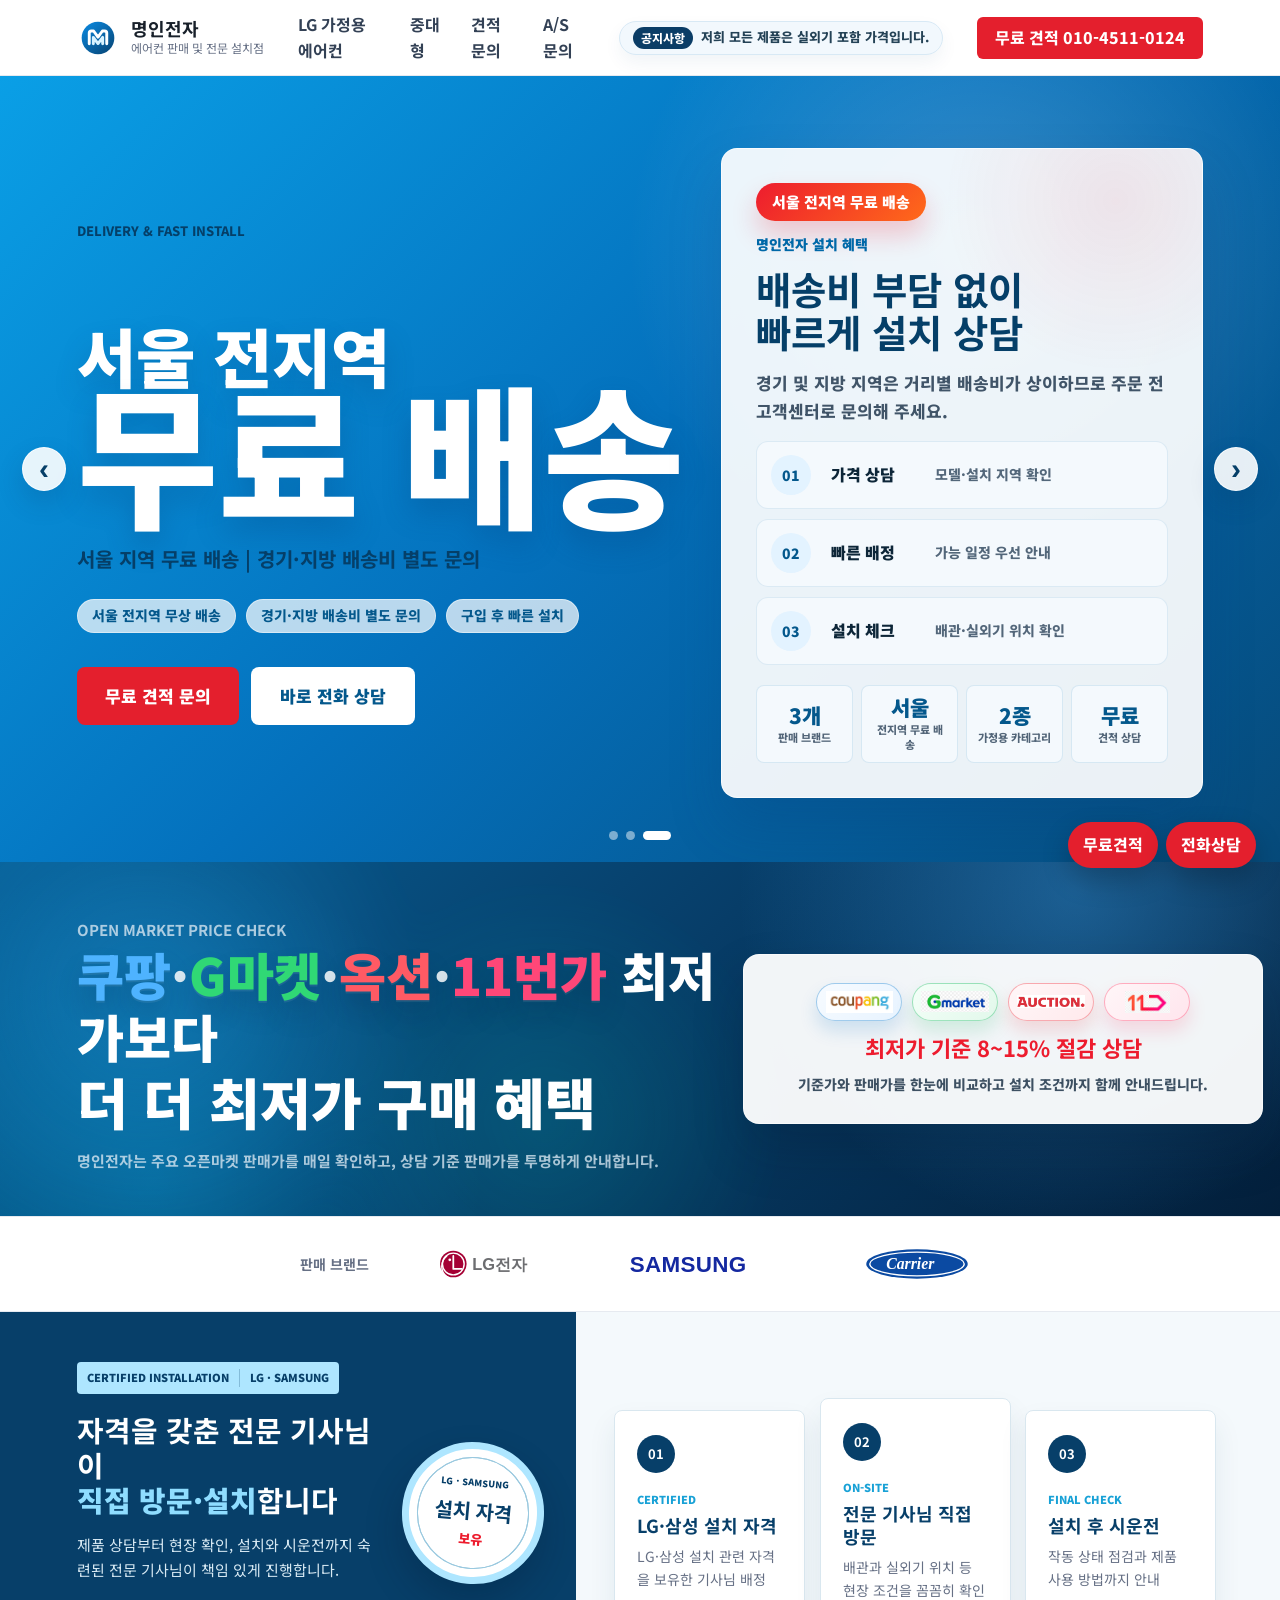
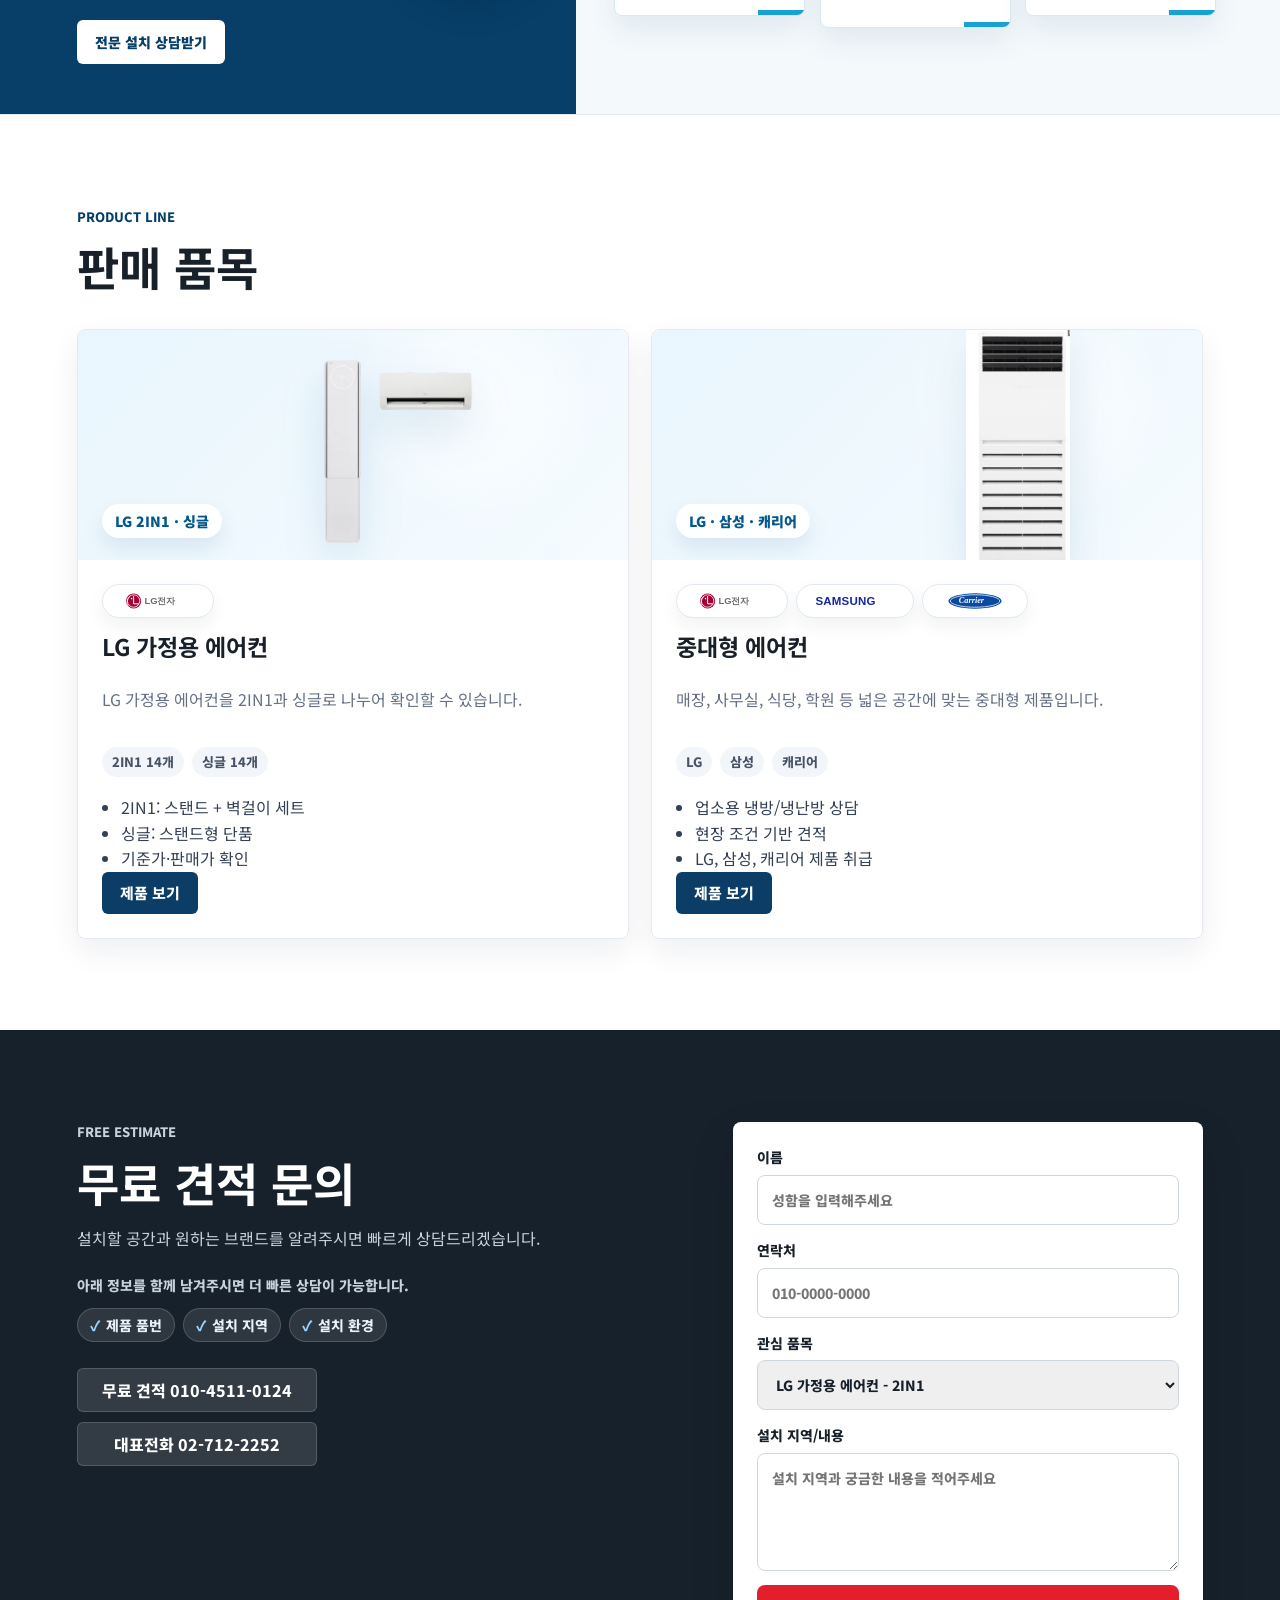
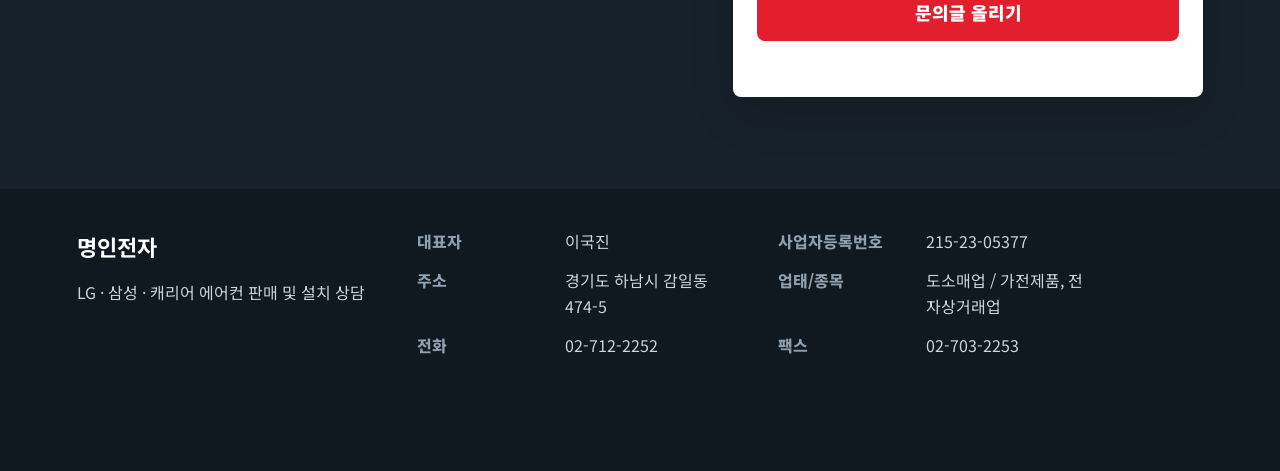
==== index.html @ 975f92f3 "전문 설치기사 호칭을 기사님으로 수정" ====
<!doctype html>
<html lang="ko">
<head>
  <meta charset="utf-8">
  <meta name="viewport" content="width=device-width, initial-scale=1">
  <title>서울 에어컨 판매·설치 | LG 가정용·중대형 명인전자</title>
  <meta name="description" content="명인전자는 서울 지역 LG 가정용 2IN1·싱글 및 LG 휘센 중대형 에어컨 판매와 설치를 상담합니다. 실외기 포함 판매가, 서울 무료 배송, 빠른 설치 견적 문의.">
  <meta name="robots" content="index,follow,max-image-preview:large,max-snippet:-1,max-video-preview:-1">
  <meta name="naver-site-verification" content="4f0f8093653d0a1062d27c2d357bab92f3394747">
  <meta name="google-site-verification" content="v0N917i1EnFN1NjciIv_iREMyfRPqW2VJ0lxbObgZ5I">
  <meta name="author" content="명인전자">
  <meta name="theme-color" content="#0795ee">
  <meta property="og:locale" content="ko_KR">
  <meta property="og:type" content="website">
  <meta property="og:site_name" content="명인전자">
  <meta property="og:title" content="서울 에어컨 판매·설치 | 명인전자">
  <meta property="og:description" content="LG 가정용 에어컨과 LG 휘센 중대형 에어컨의 판매가, 무료 배송 및 설치 견적을 안내합니다.">
  <meta name="twitter:card" content="summary">
  <meta name="twitter:title" content="서울 에어컨 판매·설치 | 명인전자">
  <meta name="twitter:description" content="LG 가정용·중대형 에어컨 판매, 서울 무료 배송 및 빠른 설치 상담.">
  <link rel="icon" href="assets/logo.svg?v=20260703-02" type="image/svg+xml">
  <link rel="preconnect" href="https://fonts.googleapis.com">
  <link rel="preconnect" href="https://fonts.gstatic.com" crossorigin>
  <link href="https://fonts.googleapis.com/css2?family=Noto+Sans+KR:wght@400;500;700;800&display=swap" rel="stylesheet">
  <link rel="stylesheet" href="styles.css?v=20260624-15">
  <script type="application/ld+json">
  {
    "@context": "https://schema.org",
    "@type": ["LocalBusiness", "Store"],
    "name": "명인전자",
    "legalName": "수진유통",
    "description": "LG 가정용 및 LG·삼성·캐리어 중대형 에어컨 판매·설치 전문점",
    "telephone": ["+82-2-712-2252", "+82-10-4511-0124"],
    "faxNumber": "+82-2-703-2253",
    "address": {
      "@type": "PostalAddress",
      "streetAddress": "감일동 474-5",
      "addressLocality": "하남시",
      "addressRegion": "경기도",
      "addressCountry": "KR"
    },
    "areaServed": [
      {"@type": "City", "name": "서울특별시"},
      {"@type": "AdministrativeArea", "name": "경기도"}
    ],
    "priceRange": "₩₩",
    "currenciesAccepted": "KRW",
    "knowsAbout": [
      "LG 2IN1 에어컨",
      "LG 싱글 에어컨",
      "LG 휘센 중대형 에어컨",
      "업소용 냉난방기",
      "에어컨 설치"
    ],
    "hasOfferCatalog": {
      "@type": "OfferCatalog",
      "name": "에어컨 판매 및 설치",
      "itemListElement": [
        {"@type": "OfferCatalog", "name": "LG 가정용 2IN1 에어컨"},
        {"@type": "OfferCatalog", "name": "LG 가정용 싱글 에어컨"},
        {"@type": "OfferCatalog", "name": "중대형 에어컨"}
      ]
    }
  }
  </script>
</head>
<body>
  <header class="site-header">
    <a class="brand" href="index.html" aria-label="명인전자 홈">
      <img class="brand-logo" src="assets/logo.svg?v=20260703-02" alt="" width="42" height="42">
      <span>
        <strong>명인전자</strong>
        <small>에어컨 판매 및 전문 설치점</small>
      </span>
    </a>

    <nav class="main-nav" aria-label="주요 메뉴">
      <a href="lg-home.html">LG 가정용 에어컨</a>
      <a href="commercial.html">중대형</a>
      <a href="#quote">견적문의</a>
      <a href="as.html">A/S 문의</a>
    </nav>

    <p class="header-notice">
      <span>공지사항</span>
      저희 모든 제품은 실외기 포함 가격입니다.
    </p>

    <div class="header-actions">
      <a class="header-call" href="tel:010-4511-0124">무료 견적 010-4511-0124</a>
    </div>
  </header>

  <main id="top">
    <section class="hero hero-carousel" data-hero-carousel aria-label="메인 이벤트 슬라이드">
      <div class="hero-track">
        <article class="hero-slide is-active">
          <div class="hero-copy reveal reveal-left">
            <p class="eyebrow">LG · 삼성 · 캐리어 에어컨 판매 상담</p>
            <h1><span>에어컨</span><br>쿨세일</h1>
            <p class="hero-text">가정용 LG 2IN1·싱글부터 LG·삼성·캐리어 중대형까지, 기준가와 판매가를 확인하고 빠르게 견적 상담하세요.</p>
            <div class="hero-points" aria-label="주요 상담 포인트">
              <span>온라인 견적 문의</span>
              <span>기준가·판매가 공개</span>
              <span>설치 조건 상담</span>
            </div>
            <div class="hero-actions">
              <a class="primary-button" href="tel:010-4511-0124">무료 전화 상담</a>
              <a class="secondary-button" href="#products">판매 품목 보기</a>
            </div>
          </div>
          <div class="hero-sale-visual reveal reveal-up" aria-label="인기 최저가 상품">
            <div class="hero-center-photo" aria-hidden="true">
              <img src="assets/hero-lg-view-livingroom.png" alt="">
            </div>
            <div class="hero-grade-offer">
              <img class="hero-grade-badge" src="assets/energy-grade-1.png" alt="에너지소비효율 1등급">
              <strong>에너지 1등급 · 온라인 최저가</strong>
            </div>
            <div class="sale-copy">
              <strong>MYEONGIN ELECTRONICS</strong>
              <span>무료 견적 문의 010-4511-0124</span>
            </div>
            <div class="hero-popular inquiry-ticker" aria-label="실시간 문의 현황" data-popular-ticker>
              <p>실시간 문의 현황</p>
              <div class="hero-popular-window">
                <div class="hero-popular-track" data-inquiry-ticker-list></div>
              </div>
            </div>
          </div>
        </article>

        <article class="hero-slide hero-slide-commercial">
          <div class="hero-copy">
            <p class="eyebrow">Commercial Air Care</p>
            <h2 class="hero-title"><span>중대형</span><br>맞춤설치</h2>
            <p class="hero-text">매장, 사무실, 식당, 학원 등 넓은 공간에 맞춰 LG 휘센 중대형 에어컨을 현장 조건 기준으로 안내합니다.</p>
            <div class="hero-points" aria-label="중대형 상담 포인트">
              <span>현장 조건 확인</span>
              <span>용량 맞춤 상담</span>
              <span>업소용 냉난방</span>
            </div>
            <div class="hero-actions">
              <a class="primary-button" href="#quote">중대형 견적 문의</a>
              <a class="secondary-button" href="commercial.html">중대형 품목 보기</a>
            </div>
          </div>
          <div class="hero-feature-card commercial-showcase-card">
            <div class="commercial-visual-panel" aria-hidden="true">
              <img class="commercial-interior-photo" src="assets/commercial-lg-interior-floor.png" alt="">
              <span>현장 맞춤 설계</span>
            </div>
            <strong>공간에 맞는 용량부터<br>설치 조건까지</strong>
            <p>공간 면적과 사용 환경에 맞춰 용량, 설치 조건, 예산을 함께 비교합니다.</p>
            <div class="showcase-stats" aria-label="중대형 상담 요약">
              <span><b>LG</b>휘센 중심</span>
              <span><b>현장</b>조건 확인</span>
              <span><b>업소</b>냉난방 상담</span>
            </div>
          </div>
        </article>

        <article class="hero-slide hero-slide-service">
          <div class="hero-copy">
            <p class="eyebrow">Delivery & Fast Install</p>
            <h2 class="hero-title"><span>서울 전지역</span><br>무료 배송</h2>
            <p class="hero-text">서울 지역 무료 배송 | 경기·지방 배송비 별도 문의</p>
            <div class="hero-points" aria-label="배송 설치 혜택">
              <span>서울 전지역 무상 배송</span>
              <span>경기·지방 배송비 별도 문의</span>
              <span>구입 후 빠른 설치</span>
            </div>
            <div class="hero-actions">
              <a class="primary-button" href="#quote">무료 견적 문의</a>
              <a class="secondary-button" href="tel:010-4511-0124">바로 전화 상담</a>
            </div>
          </div>
          <div class="hero-feature-card delivery-feature-card service-benefit-card">
            <div class="benefit-ribbon">서울 전지역 무료 배송</div>
            <p class="feature-kicker">명인전자 설치 혜택</p>
            <strong>배송비 부담 없이<br>빠르게 설치 상담</strong>
            <p class="delivery-note">경기 및 지방 지역은 거리별 배송비가 상이하므로 주문 전 고객센터로 문의해 주세요.</p>
            <div class="delivery-steps" aria-label="배송 설치 진행 순서">
              <article><span>01</span><b>가격 상담</b><em>모델·설치 지역 확인</em></article>
              <article><span>02</span><b>빠른 배정</b><em>가능 일정 우선 안내</em></article>
              <article><span>03</span><b>설치 체크</b><em>배관·실외기 위치 확인</em></article>
            </div>
            <div class="service-facts" aria-label="명인전자 판매 설치 안내">
              <div><strong>3개</strong><span>판매 브랜드</span></div>
              <div><strong>서울</strong><span>전지역 무료 배송</span></div>
              <div><strong>2종</strong><span>가정용 카테고리</span></div>
              <div><strong>무료</strong><span>견적 상담</span></div>
            </div>
          </div>
        </article>
      </div>

      <button class="hero-nav hero-prev" type="button" aria-label="이전 슬라이드">‹</button>
      <button class="hero-nav hero-next" type="button" aria-label="다음 슬라이드">›</button>
      <div class="hero-dots" aria-label="메인 슬라이드 페이지">
        <button class="active" type="button" aria-label="1번 슬라이드"></button>
        <button type="button" aria-label="2번 슬라이드"></button>
        <button type="button" aria-label="3번 슬라이드"></button>
      </div>
    </section>

    <section class="market-banner" aria-label="오픈마켓 최저가 비교 안내">
      <div class="market-banner-copy">
        <p class="eyebrow">Open Market Price Check</p>
        <h2>
          <span class="market-name coupang-text">쿠팡</span><i>·</i><span class="market-name gmarket-text">G마켓</span><i>·</i><span class="market-name auction-text">옥션</span><i>·</i><span class="market-name eleven-text">11번가</span>
          <span>최저가보다</span><b>더 더 최저가 구매 혜택</b>
        </h2>
        <p>명인전자는 주요 오픈마켓 판매가를 매일 확인하고, 상담 기준 판매가를 투명하게 안내합니다.</p>
      </div>
      <div class="market-banner-panel">
        <div class="market-row">
          <span class="market-logo-badge market-coupang"><img src="assets/market-coupang.png" alt="쿠팡"></span>
          <span class="market-logo-badge market-gmarket"><img src="assets/market-gmarket.png" alt="G마켓"></span>
          <span class="market-logo-badge market-auction"><img src="assets/market-auction.png" alt="옥션"></span>
          <span class="market-logo-badge market-eleven"><img src="assets/market-11st.png" alt="11번가"></span>
        </div>
        <strong>최저가 기준 8~15% 절감 상담</strong>
        <p>기준가와 판매가를 한눈에 비교하고 설치 조건까지 함께 안내드립니다.</p>
      </div>
    </section>

    <section class="brand-strip" aria-label="판매 브랜드">
      <span>판매 브랜드</span>
      <img src="assets/lg-logo.svg" alt="LG전자">
      <img src="assets/samsung-logo.svg" alt="삼성">
      <img src="assets/carrier-logo.svg" alt="캐리어">
    </section>

    <section class="installer-banner" aria-labelledby="installer-title">
      <div class="installer-banner-copy reveal reveal-left">
        <div class="installer-kicker">
          <span>Certified Installation</span>
          <strong>LG · SAMSUNG</strong>
        </div>
        <h2 id="installer-title">자격을 갖춘 전문 기사님이<br><b>직접 방문·설치</b>합니다</h2>
        <p>제품 상담부터 현장 확인, 설치와 시운전까지 숙련된 전문 기사님이 책임 있게 진행합니다.</p>
        <a href="#quote">전문 설치 상담받기</a>
        <div class="installer-seal" aria-label="LG·삼성 설치 자격 보유">
          <span>LG · SAMSUNG</span>
          <strong>설치 자격</strong>
          <em>보유</em>
        </div>
      </div>
      <div class="installer-banner-points" aria-label="전문 설치 서비스">
        <div class="reveal reveal-up" style="--reveal-delay: .06s">
          <b>01</b>
          <p>Certified</p>
          <strong>LG·삼성 설치 자격</strong>
          <span>LG·삼성 설치 관련 자격을 보유한 기사님 배정</span>
        </div>
        <div class="reveal reveal-up" style="--reveal-delay: .12s">
          <b>02</b>
          <p>On-site</p>
          <strong>전문 기사님 직접 방문</strong>
          <span>배관과 실외기 위치 등 현장 조건을 꼼꼼히 확인</span>
        </div>
        <div class="reveal reveal-up" style="--reveal-delay: .18s">
          <b>03</b>
          <p>Final Check</p>
          <strong>설치 후 시운전</strong>
          <span>작동 상태 점검과 제품 사용 방법까지 안내</span>
        </div>
      </div>
    </section>

    <section id="products" class="products">
      <div class="section-heading">
        <p class="eyebrow">Product Line</p>
        <h2>판매 품목</h2>
      </div>

      <div class="product-grid compact-products">
        <article id="two-in-one" class="product-card reveal reveal-up">
          <div class="product-art two-in-one-art">
            <div class="review-relay home-review" aria-label="가정용 에어컨 고객 후기">
              <article class="review-chip">
                <strong>★★★★★</strong>
                <p>가격 공개라 비교가 쉬웠어요.</p>
                <span>송파구 2IN1 설치</span>
              </article>
              <article class="review-chip">
                <strong>★★★★★</strong>
                <p>상담부터 설치까지 빨랐습니다.</p>
                <span>강동구 싱글 설치</span>
              </article>
              <article class="review-chip">
                <strong>★★★★★</strong>
                <p>설치 조건을 꼼꼼히 봐줬어요.</p>
                <span>하남시 가정용 상담</span>
              </article>
              <article class="review-chip">
                <strong>★★★★☆</strong>
                <p>상담할 때 가격을 바로 알려줘서 좋았어요.</p>
                <span>성남시 싱글 설치</span>
              </article>
              <article class="review-chip">
                <strong>★★★★½</strong>
                <p>설치 일정 조율이 편했습니다.</p>
                <span>송파구 아파트 설치</span>
              </article>
              <article class="review-chip">
                <strong>★★★★★</strong>
                <p>제품 비교 설명이 이해하기 쉬웠어요.</p>
                <span>강남구 2IN1 상담</span>
              </article>
              <article class="review-chip">
                <strong>★★★★☆</strong>
                <p>문의 답변이 빠르고 깔끔했어요.</p>
                <span>광진구 가정용 견적</span>
              </article>
              <article class="review-chip">
                <strong>★★★★½</strong>
                <p>추가 비용 안내가 투명해서 믿음이 갔어요.</p>
                <span>하남시 2IN1 설치</span>
              </article>
              <article class="review-chip">
                <strong>★★★★★</strong>
                <p>설치 후 마감까지 꼼꼼했습니다.</p>
                <span>위례 신축 설치</span>
              </article>
              <article class="review-chip">
                <strong>★★★★☆</strong>
                <p>원하는 날짜에 맞춰 진행됐어요.</p>
                <span>분당구 싱글 설치</span>
              </article>
            </div>
            <img class="product-art-set" src="assets/lg-home-set-cutout.png" alt="LG 2IN1 에어컨 제품 이미지">
            <span class="product-art-label">LG 2IN1 · 싱글</span>
          </div>
          <div class="product-body">
            <div class="brand-row" aria-label="취급 브랜드">
              <img class="partner-logo lg-brand-logo" src="assets/lg-logo.svg" alt="LG전자">
            </div>
            <h3>LG 가정용 에어컨</h3>
            <p>LG 가정용 에어컨을 2IN1과 싱글로 나누어 확인할 수 있습니다.</p>
            <div class="product-meta">
              <span>2IN1 14개</span>
              <span>싱글 14개</span>
            </div>
            <ul>
              <li>2IN1: 스탠드 + 벽걸이 세트</li>
              <li>싱글: 스탠드형 단품</li>
              <li>기준가·판매가 확인</li>
            </ul>
            <a class="product-link" href="lg-home.html">제품 보기</a>
          </div>
        </article>

        <article id="commercial" class="product-card reveal reveal-up" style="--reveal-delay: .08s">
          <div class="product-art commercial-art">
            <div class="review-relay commercial-review" aria-label="중대형 에어컨 고객 후기">
              <article class="review-chip">
                <strong>★★★★★</strong>
                <p>매장 냉방 견적이 빠르게 나왔어요.</p>
                <span>잠실동 매장 설치</span>
              </article>
              <article class="review-chip">
                <strong>★★★★★</strong>
                <p>현장 조건에 맞춰 추천받았습니다.</p>
                <span>송파구 사무실 상담</span>
              </article>
              <article class="review-chip">
                <strong>★★★★★</strong>
                <p>LG·삼성·캐리어 비교가 편했어요.</p>
                <span>위례 상가 견적</span>
              </article>
              <article class="review-chip">
                <strong>★★★★☆</strong>
                <p>상가 규모에 맞춰 용량을 잘 잡아줬어요.</p>
                <span>문정동 상가 견적</span>
              </article>
              <article class="review-chip">
                <strong>★★★★½</strong>
                <p>현장 방문 후 설명이 자세했습니다.</p>
                <span>가락동 사무실 상담</span>
              </article>
              <article class="review-chip">
                <strong>★★★★★</strong>
                <p>천장형과 스탠드형 비교가 쉬웠어요.</p>
                <span>방이동 매장 상담</span>
              </article>
              <article class="review-chip">
                <strong>★★★★☆</strong>
                <p>견적서가 빠르게 정리돼서 좋았습니다.</p>
                <span>석촌동 학원 견적</span>
              </article>
              <article class="review-chip">
                <strong>★★★★½</strong>
                <p>브랜드별 장단점을 잘 설명해줬어요.</p>
                <span>잠실 사무실 설치</span>
              </article>
              <article class="review-chip">
                <strong>★★★★★</strong>
                <p>설치 동선까지 미리 체크해줬습니다.</p>
                <span>강동구 식당 설치</span>
              </article>
              <article class="review-chip">
                <strong>★★★★☆</strong>
                <p>가격 비교가 편해서 결정이 빨랐어요.</p>
                <span>하남시 매장 견적</span>
              </article>
            </div>
            <img class="product-art-floor" src="assets/commercial-lg-whisen-floor.png" alt="LG 휘센 중대형 스탠드 에어컨 제품 이미지">
            <span class="product-art-label">LG · 삼성 · 캐리어</span>
          </div>
          <div class="product-body">
            <div class="brand-row" aria-label="취급 브랜드">
              <img class="partner-logo lg-brand-logo" src="assets/lg-logo.svg" alt="LG전자">
              <img class="partner-logo samsung-brand-logo" src="assets/samsung-logo.svg" alt="삼성">
              <img class="partner-logo carrier-brand-logo" src="assets/carrier-logo.svg" alt="캐리어">
            </div>
            <h3>중대형 에어컨</h3>
            <p>매장, 사무실, 식당, 학원 등 넓은 공간에 맞는 중대형 제품입니다.</p>
            <div class="product-meta">
              <span>LG</span>
              <span>삼성</span>
              <span>캐리어</span>
            </div>
            <ul>
              <li>업소용 냉방/냉난방 상담</li>
              <li>현장 조건 기반 견적</li>
              <li>LG, 삼성, 캐리어 제품 취급</li>
            </ul>
            <a class="product-link" href="commercial.html">제품 보기</a>
          </div>
        </article>
      </div>
    </section>

    <section id="quote" class="quote-section">
      <div class="quote-copy">
        <p class="eyebrow">Free Estimate</p>
        <h2>무료 견적 문의</h2>
        <p>설치할 공간과 원하는 브랜드를 알려주시면 빠르게 상담드리겠습니다.</p>
        <p class="quote-helper">아래 정보를 함께 남겨주시면 더 빠른 상담이 가능합니다.</p>
        <div class="quote-highlights">
          <span>제품 품번</span>
          <span>설치 지역</span>
          <span>설치 환경</span>
        </div>
        <div class="contact-list">
          <a href="tel:010-4511-0124">무료 견적 010-4511-0124</a>
          <a href="tel:02-712-2252">대표전화 02-712-2252</a>
        </div>
      </div>

      <form class="quote-form" data-inquiry-kind="estimate" action="https://formsubmit.co/anckd1ehd@naver.com" method="POST">
        <input type="hidden" name="_subject" value="[명인전자] 무료 견적 문의">
        <input type="hidden" name="_template" value="table">
        <input type="hidden" name="_captcha" value="false">
        <input type="hidden" name="_next" value="https://showmethemm77-cloud.github.io/myeongin-electronics/?sent=1#quote">
        <label>
          이름
          <input type="text" name="name" placeholder="성함을 입력해주세요">
        </label>
        <label>
          연락처
          <input type="tel" name="phone" placeholder="010-0000-0000">
        </label>
        <label>
          관심 품목
          <select name="product">
            <option>LG 가정용 에어컨 - 2IN1</option>
            <option>LG 가정용 에어컨 - 싱글</option>
            <option>중대형 - LG/삼성/캐리어</option>
          </select>
        </label>
        <label>
          설치 지역/내용
          <textarea name="message" rows="4" placeholder="설치 지역과 궁금한 내용을 적어주세요"></textarea>
        </label>
        <button type="submit">문의글 올리기</button>
        <p class="form-status" data-form-status role="status" aria-live="polite"></p>
      </form>
    </section>
  </main>

  <footer class="site-footer">
    <div>
      <strong>명인전자</strong>
      <p>LG · 삼성 · 캐리어 에어컨 판매 및 설치 상담</p>
    </div>
    <dl>
      <div><dt>대표자</dt><dd>이국진</dd></div>
      <div><dt>사업자등록번호</dt><dd>215-23-05377</dd></div>
      <div><dt>주소</dt><dd>경기도 하남시 감일동 474-5</dd></div>
      <div><dt>업태/종목</dt><dd>도소매업 / 가전제품, 전자상거래업</dd></div>
      <div><dt>전화</dt><dd>02-712-2252</dd></div>
      <div><dt>팩스</dt><dd>02-703-2253</dd></div>
    </dl>
  </footer>

  <div class="quick-bar" aria-label="빠른 문의">
    <a href="tel:010-4511-0124">무료견적</a>
    <a href="tel:02-712-2252">전화상담</a>
  </div>

  <script src="script.js?v=20260701-02"></script>
</body>
</html>
---- styles.css ----
:root {
  --ink: #18202a;
  --muted: #667085;
  --line: #e6eaf0;
  --brand: #0a77c8;
  --brand-dark: #0b3d66;
  --accent: #e41f2d;
  --soft: #f4f8fb;
  --white: #fff;
  --shadow: 0 18px 50px rgba(18, 31, 49, .14);
}

* {
  box-sizing: border-box;
}

html {
  scroll-behavior: smooth;
}

body {
  margin: 0;
  font-family: "Noto Sans KR", Arial, sans-serif;
  color: var(--ink);
  background: var(--white);
  line-height: 1.6;
}

a {
  color: inherit;
  text-decoration: none;
}

.site-header {
  position: sticky;
  top: 0;
  z-index: 20;
  display: flex;
  align-items: center;
  justify-content: space-between;
  gap: 34px;
  min-height: 76px;
  padding: 0 6vw;
  background: rgba(255, 255, 255, .94);
  border-bottom: 1px solid var(--line);
  backdrop-filter: blur(12px);
}

.brand {
  display: flex;
  align-items: center;
  gap: 12px;
  min-width: max-content;
}

.brand-logo {
  display: block;
  width: 42px;
  height: 42px;
  flex: 0 0 auto;
}

.brand strong,
.brand small {
  display: block;
}

.brand strong {
  font-size: 18px;
  line-height: 1.2;
  white-space: nowrap;
}

.brand small {
  margin-top: -2px;
  color: var(--muted);
  font-size: 12px;
}

.header-notice {
  display: inline-flex;
  max-width: 360px;
  min-height: 34px;
  align-items: center;
  gap: 8px;
  margin: 0;
  padding: 0 13px;
  color: #244256;
  font-size: 13px;
  font-weight: 800;
  background: #f2f8fd;
  border: 1px solid #d8e9f5;
  border-radius: 999px;
  box-shadow: 0 8px 18px rgba(13, 71, 115, .06);
  white-space: nowrap;
}

.header-notice span {
  display: inline-flex;
  min-height: 22px;
  align-items: center;
  padding: 0 8px;
  color: #fff;
  font-size: 12px;
  background: var(--brand-dark);
  border-radius: 999px;
}

.main-nav {
  display: flex;
  justify-content: center;
  gap: 30px;
  color: #334155;
  font-size: 16px;
  font-weight: 700;
  letter-spacing: 0;
}

.main-nav a:hover {
  color: var(--brand);
}

.main-nav .active-link {
  color: var(--brand-dark);
}

.header-call {
  display: inline-flex;
  align-items: center;
  justify-content: center;
  min-height: 42px;
  padding: 0 18px;
  color: var(--white);
  font-weight: 800;
  background: var(--accent);
  border-radius: 6px;
}

.header-actions {
  display: flex;
  align-items: center;
  gap: 8px;
  min-width: max-content;
}

.auth-button {
  min-height: 38px;
  padding: 0 12px;
  color: #334155;
  font: inherit;
  font-size: 14px;
  font-weight: 800;
  background: #fff;
  border: 1px solid #d7e2ec;
  border-radius: 6px;
  cursor: pointer;
}

.auth-button:hover {
  color: var(--brand-dark);
  border-color: #adc7dc;
}

.primary-auth {
  color: var(--white);
  background: var(--brand-dark);
  border-color: var(--brand-dark);
}

.primary-auth:hover {
  color: var(--white);
}

.auth-modal[hidden] {
  display: none;
}

.auth-modal {
  position: fixed;
  inset: 0;
  z-index: 80;
  display: grid;
  place-items: center;
  padding: 20px;
  background: rgba(11, 24, 38, .54);
}

.auth-dialog {
  position: relative;
  width: min(420px, 100%);
  padding: 24px;
  background: #fff;
  border-radius: 10px;
  box-shadow: 0 24px 70px rgba(0, 0, 0, .28);
}

.auth-close {
  position: absolute;
  top: 12px;
  right: 12px;
  width: 34px;
  height: 34px;
  color: #475467;
  font-size: 22px;
  line-height: 1;
  background: #f2f6fa;
  border: 0;
  border-radius: 50%;
  cursor: pointer;
}

.auth-tabs {
  display: grid;
  grid-template-columns: repeat(3, 1fr);
  gap: 8px;
  margin-bottom: 18px;
  padding-right: 42px;
}

.auth-tabs button {
  min-height: 40px;
  color: #475467;
  font: inherit;
  font-size: 13px;
  font-weight: 900;
  background: #f2f6fa;
  border: 1px solid #dce6ef;
  border-radius: 6px;
  cursor: pointer;
}

.auth-tabs button.active {
  color: #fff;
  background: var(--brand-dark);
  border-color: var(--brand-dark);
}

.auth-form {
  display: none;
  gap: 12px;
}

.auth-form.active {
  display: grid;
}

.auth-form h2 {
  margin: 0 0 4px;
  font-size: 26px;
}

.social-signup {
  display: grid;
  gap: 8px;
}

.social-signup button {
  min-height: 46px;
  font: inherit;
  font-size: 15px;
  font-weight: 900;
  border: 1px solid transparent;
  border-radius: 8px;
  cursor: pointer;
}

.social-signup .kakao {
  color: #191600;
  background: #fee500;
}

.social-signup .google {
  color: #1f2a37;
  background: #fff;
  border-color: #d7e2ec;
}

.social-signup .naver {
  color: #fff;
  background: #03c75a;
}

.auth-divider {
  display: flex;
  align-items: center;
  gap: 10px;
  margin: 2px 0;
  color: #667085;
  font-size: 12px;
  font-weight: 800;
}

.auth-divider::before,
.auth-divider::after {
  content: "";
  flex: 1;
  height: 1px;
  background: #e3e9f0;
}

.auth-form label {
  display: grid;
  gap: 6px;
  color: #1f2a37;
  font-size: 14px;
  font-weight: 900;
}

.auth-form input {
  min-height: 48px;
  padding: 12px 13px;
  font: inherit;
  border: 1px solid #ced7e0;
  border-radius: 8px;
  outline: none;
}

.auth-form input:focus {
  border-color: var(--brand);
  box-shadow: 0 0 0 4px rgba(10, 119, 200, .12);
}

.auth-form button[type="submit"] {
  min-height: 50px;
  margin-top: 4px;
  color: #fff;
  font: inherit;
  font-weight: 900;
  background: var(--accent);
  border: 0;
  border-radius: 8px;
  cursor: pointer;
}

.auth-status {
  min-height: 20px;
  margin: 0;
  color: #0f6b3d;
  font-size: 13px;
  font-weight: 800;
}

.hero {
  position: relative;
  min-height: 560px;
  padding: 0;
  overflow: hidden;
  color: #fff;
  background: #0795ee;
  touch-action: pan-y;
}

.hero::before,
.hero::after {
  content: "";
  position: absolute;
  top: 0;
  bottom: 0;
  z-index: 0;
  width: min(24vw, 330px);
  opacity: .72;
  background: repeating-linear-gradient(96deg, #fff 0 9px, transparent 9px 26px);
  transform: skewX(-8deg);
  pointer-events: none;
}

.hero::before {
  left: -230px;
  clip-path: polygon(0 0, 100% 0, 62% 100%, 0 100%);
}

.hero::after {
  right: -74px;
  clip-path: polygon(38% 0, 100% 0, 100% 100%, 0 100%);
}

.hero-track {
  position: relative;
  z-index: 2;
  display: flex;
  height: 100%;
  min-height: 560px;
  transition: transform .62s ease-in-out;
  will-change: transform;
}

.hero-slide {
  display: grid;
  min-width: 100%;
  grid-template-columns: minmax(0, .95fr) minmax(360px, .75fr);
  gap: 34px;
  align-items: center;
  padding: 72px 6vw 64px;
}

.hero-slide-commercial {
  background:
    radial-gradient(circle at 74% 18%, rgba(255, 255, 255, .22), transparent 28%),
    linear-gradient(135deg, #0795ee 0%, #087bd0 52%, #045a96 100%);
}

.hero-slide-service {
  background:
    radial-gradient(circle at 76% 22%, rgba(255, 255, 255, .2), transparent 30%),
    linear-gradient(135deg, #0a9fe6 0%, #0471bd 48%, #064a7a 100%);
}

.hero-slide-commercial .eyebrow {
  color: rgba(255, 255, 255, .78);
}

.hero-slide-commercial .hero-text {
  color: rgba(255, 255, 255, .9);
  font-weight: 800;
  text-shadow: 0 10px 24px rgba(0, 48, 88, .18);
}

.hero-slide-commercial .hero-points {
  gap: 18px;
}

.hero-slide-commercial .hero-points span {
  position: relative;
  min-height: auto;
  padding: 0 0 0 18px;
  color: rgba(255, 255, 255, .9);
  font-size: 15px;
  background: transparent;
  border: 0;
  border-radius: 0;
}

.hero-slide-commercial .hero-points span::before {
  position: absolute;
  left: 0;
  top: 50%;
  width: 7px;
  height: 7px;
  background: #fff;
  border-radius: 50%;
  box-shadow: 0 0 0 4px rgba(255, 255, 255, .18);
  content: "";
  transform: translateY(-50%);
}

.hero-copy {
  position: relative;
  z-index: 2;
}

.hero-feature-card {
  position: relative;
  z-index: 2;
  display: grid;
  gap: 14px;
  align-self: center;
  padding: 34px;
  color: #12324a;
  background: rgba(255, 255, 255, .9);
  border: 1px solid rgba(255, 255, 255, .7);
  border-radius: 16px;
  box-shadow: 0 28px 54px rgba(0, 62, 120, .2);
}

.hero-feature-card strong {
  color: #053f68;
  font-size: clamp(28px, 3vw, 44px);
  line-height: 1.12;
}

.hero-feature-card p {
  margin: 0;
  color: #405468;
  font-size: 17px;
  font-weight: 800;
  line-height: 1.65;
}

.hero-feature-card span {
  display: inline-flex;
  width: fit-content;
  min-height: 34px;
  align-items: center;
  padding: 0 12px;
  color: #04588c;
  font-size: 14px;
  font-weight: 900;
  background: #eaf6ff;
  border-radius: 999px;
}

.feature-visual {
  position: relative;
  min-height: 166px;
  margin: -8px -8px 2px;
  overflow: hidden;
  background:
    radial-gradient(circle at 46% 35%, rgba(185, 226, 255, .62), transparent 42%),
    linear-gradient(135deg, rgba(245, 251, 255, .96), rgba(229, 244, 255, .74));
  border: 1px solid rgba(0, 104, 168, .1);
  border-radius: 14px;
}

.feature-visual img {
  position: absolute;
  height: auto;
  object-fit: contain;
  filter: drop-shadow(0 22px 28px rgba(20, 60, 95, .18));
}

.commercial-feature-visual .feature-visual-ceiling {
  left: 7%;
  top: 25px;
  width: 42%;
}

.commercial-feature-visual .feature-visual-floor {
  right: 12%;
  bottom: -12px;
  width: 27%;
  max-height: 178px;
}

.delivery-feature-visual img {
  right: 8%;
  bottom: -14px;
  width: 48%;
  max-height: 210px;
}

.delivery-feature-visual .delivery-scene-img {
  inset: 0;
  width: 100%;
  max-height: none;
  height: 100%;
  opacity: .78;
  filter: none;
}

.delivery-feature-visual .delivery-product-img {
  right: 4%;
  bottom: -18px;
  width: 42%;
  max-height: 206px;
}

.delivery-feature-visual::before {
  position: absolute;
  left: 20px;
  top: 22px;
  color: #04588c;
  font-size: 15px;
  font-weight: 900;
  line-height: 1.45;
  white-space: pre;
  content: "서울 전지역\A무료 배송";
}

.delivery-feature-card {
  gap: 16px;
}

.delivery-feature-card .feature-kicker {
  margin: 0;
  color: #0068a8;
  font-size: 14px;
  font-weight: 900;
  line-height: 1;
  text-transform: uppercase;
}

.feature-benefits {
  display: grid;
  gap: 10px;
  margin: 2px 0 0;
  padding: 0;
  list-style: none;
}

.feature-benefits li {
  display: grid;
  grid-template-columns: 88px minmax(0, 1fr);
  gap: 12px;
  align-items: center;
  padding: 12px 14px;
  background: rgba(234, 246, 255, .78);
  border: 1px solid rgba(0, 104, 168, .1);
  border-radius: 12px;
}

.feature-benefits b {
  color: #ed1c2e;
  font-size: 16px;
  font-weight: 900;
  white-space: nowrap;
}

.feature-benefits span {
  display: block;
  width: auto;
  min-height: 0;
  padding: 0;
  color: #334b60;
  font-size: 14px;
  font-weight: 800;
  line-height: 1.45;
  background: transparent;
  border-radius: 0;
}

.commercial-showcase-card {
  gap: 20px;
  overflow: hidden;
  padding: 36px;
}

.commercial-visual-panel {
  position: relative;
  min-height: 204px;
  margin: -8px -8px 0;
  overflow: hidden;
  background: #e5e6e2;
  border: 1px solid rgba(0, 104, 168, .12);
  border-radius: 14px;
}

.commercial-visual-panel::before {
  position: absolute;
  inset: -18px;
  display: block;
  background:
    linear-gradient(rgba(238, 244, 246, .3), rgba(238, 244, 246, .3)),
    url("assets/commercial-lg-interior-floor.png") center / cover no-repeat;
  filter: blur(12px);
  opacity: .72;
  content: "";
  transform: scale(1.06);
}

.commercial-interior-photo {
  position: absolute;
  inset: 0;
  z-index: 1;
  width: 100%;
  height: 100%;
  object-fit: contain;
  object-position: center;
  filter: drop-shadow(0 12px 20px rgba(23, 48, 66, .16));
}

.commercial-product-plate {
  position: absolute;
  display: grid;
  place-items: center;
  background: rgba(255, 255, 255, .76);
  border: 1px solid rgba(178, 214, 238, .82);
  border-radius: 14px;
  box-shadow: 0 18px 30px rgba(0, 70, 120, .12);
}

.commercial-ceiling-plate {
  left: 7%;
  top: 42px;
  width: 49%;
  height: 122px;
}

.commercial-floor-plate {
  right: 8%;
  top: 22px;
  width: 24%;
  height: 150px;
}

.commercial-product-plate img {
  display: block;
  height: auto;
  object-fit: contain;
  filter: drop-shadow(0 16px 18px rgba(0, 55, 95, .14));
}

.commercial-panel-ceiling {
  width: 90%;
  max-height: 104px;
}

.commercial-panel-floor {
  width: 50%;
  max-height: 136px;
}

.commercial-visual-panel > span {
  position: absolute;
  left: 24px;
  bottom: 22px;
  z-index: 2;
  min-height: 34px;
  padding: 0 14px;
  color: #04588c;
  background: rgba(255, 255, 255, .96);
  box-shadow: 0 12px 22px rgba(0, 80, 130, .12);
}

.showcase-stats {
  display: grid;
  grid-template-columns: repeat(3, minmax(0, 1fr));
  gap: 10px;
}

.showcase-stats span {
  display: grid;
  width: auto;
  min-height: 74px;
  justify-items: start;
  align-content: center;
  gap: 3px;
  padding: 12px 14px;
  color: #344054;
  background: #f3f8fc;
  border: 1px solid rgba(0, 104, 168, .1);
  border-radius: 12px;
}

.showcase-stats b {
  color: #04588c;
  font-size: 20px;
  font-weight: 900;
}

.service-benefit-card {
  overflow: hidden;
  background:
    radial-gradient(circle at 82% 8%, rgba(237, 28, 46, .08), transparent 24%),
    rgba(255, 255, 255, .92);
}

.benefit-ribbon {
  display: inline-flex;
  width: fit-content;
  min-height: 38px;
  align-items: center;
  padding: 0 16px;
  color: #fff;
  font-size: 15px;
  font-weight: 900;
  background: linear-gradient(135deg, #ed1c2e, #ff6a1a);
  border-radius: 999px;
  box-shadow: 0 14px 26px rgba(237, 28, 46, .22);
}

.delivery-note {
  margin: -2px 0 0;
  color: #475467;
  font-size: 14px;
  font-weight: 800;
  line-height: 1.55;
  word-break: keep-all;
}

.delivery-steps {
  display: grid;
  gap: 10px;
}

.delivery-steps article {
  display: grid;
  grid-template-columns: 48px minmax(0, 92px) minmax(0, 1fr);
  gap: 12px;
  align-items: center;
  padding: 13px 14px;
  background: #f4f9fd;
  border: 1px solid rgba(0, 104, 168, .1);
  border-radius: 12px;
}

.delivery-steps article span {
  display: grid;
  width: 40px;
  min-height: 40px;
  place-items: center;
  padding: 0;
  color: #04588c;
  font-size: 14px;
  font-weight: 900;
  background: #e3f3ff;
  border-radius: 50%;
}

.delivery-steps b {
  color: #0d2638;
  font-size: 16px;
  font-weight: 900;
  white-space: nowrap;
}

.delivery-steps em {
  color: #53677a;
  font-size: 14px;
  font-style: normal;
  font-weight: 800;
  line-height: 1.4;
}

.service-facts {
  display: grid;
  grid-template-columns: repeat(4, minmax(0, 1fr));
  gap: 8px;
  padding-top: 4px;
}

.service-facts > div {
  display: grid;
  min-width: 0;
  min-height: 72px;
  align-content: center;
  gap: 3px;
  padding: 10px;
  text-align: center;
  background: #f4f9fd;
  border: 1px solid rgba(0, 104, 168, .12);
  border-radius: 8px;
}

.service-facts strong {
  color: #04588c;
  font-size: 21px;
  font-weight: 900;
  line-height: 1.1;
}

.service-facts span {
  display: block;
  width: auto;
  min-height: 0;
  padding: 0;
  color: #526578;
  font-size: 11px;
  font-weight: 800;
  line-height: 1.35;
  background: transparent;
  border-radius: 0;
}

.hero-nav {
  position: absolute;
  top: 50%;
  z-index: 5;
  display: grid;
  width: 44px;
  height: 44px;
  place-items: center;
  color: #053f68;
  font-size: 30px;
  font-weight: 900;
  background: rgba(255, 255, 255, .9);
  border: 1px solid rgba(255, 255, 255, .76);
  border-radius: 999px;
  box-shadow: 0 12px 26px rgba(0, 50, 95, .18);
  cursor: pointer;
  transform: translateY(-50%);
  transition: transform .2s ease, background .2s ease;
}

.hero-nav:hover {
  background: #fff;
  transform: translateY(-50%) scale(1.05);
}

.hero-prev {
  left: 22px;
}

.hero-next {
  right: 22px;
}

.hero-dots {
  position: absolute;
  left: 50%;
  bottom: 22px;
  z-index: 5;
  display: flex;
  gap: 8px;
  transform: translateX(-50%);
}

.hero-dots button {
  width: 9px;
  height: 9px;
  padding: 0;
  background: rgba(255, 255, 255, .48);
  border: 0;
  border-radius: 999px;
  cursor: pointer;
  transition: width .24s ease, background .24s ease;
}

.hero-dots button.active {
  width: 28px;
  background: #fff;
}

.reveal {
  opacity: 0;
  transform: translateY(18px);
  transition:
    opacity .48s ease-out var(--reveal-delay, 0s),
    transform .48s ease-out var(--reveal-delay, 0s);
  will-change: opacity, transform;
}

.reveal-left {
  transform: translateX(-28px);
}

.reveal-up {
  transform: translateY(24px);
}

.reveal.is-visible {
  opacity: 1;
  transform: translate(0, 0);
}

.eyebrow {
  margin: 0 0 12px;
  color: #053f68;
  font-size: 13px;
  font-weight: 800;
  letter-spacing: 0;
  text-transform: uppercase;
}

.hero h1,
.hero-title {
  margin: 0;
  color: #fff;
  font-size: clamp(72px, 12vw, 164px);
  font-weight: 900;
  line-height: .82;
  letter-spacing: 0;
  text-shadow: 0 14px 28px rgba(0, 62, 120, .26);
}

.hero h1 span,
.hero-title span {
  display: inline-block;
  font-size: .42em;
  line-height: 1;
}

.hero-text {
  max-width: 670px;
  margin: 28px 0 0;
  color: #053f68;
  font-size: 20px;
  font-weight: 700;
  line-height: 1.65;
}

.hero-points {
  display: grid;
  grid-template-columns: repeat(3, max-content);
  gap: 10px;
  margin-top: 24px;
}

.hero-points span {
  display: inline-flex;
  min-height: 34px;
  align-items: center;
  padding: 0 14px;
  color: #04588c;
  font-size: 14px;
  font-weight: 800;
  background: rgba(255, 255, 255, .72);
  border: 1px solid rgba(220, 235, 246, .9);
  border-radius: 999px;
}

.hero-actions {
  display: grid;
  grid-template-columns: max-content max-content;
  gap: 12px;
  margin-top: 34px;
}

.primary-button,
.secondary-button {
  display: inline-flex;
  align-items: center;
  justify-content: center;
  min-height: 58px;
  padding: 0 28px;
  font-size: 17px;
  font-weight: 900;
  border-radius: 8px;
}

.primary-button {
  color: var(--white);
  background: var(--accent);
}

.secondary-button {
  color: #04588c;
  background: var(--white);
  border: 1px solid rgba(255, 255, 255, .72);
}

.hero-sale-visual {
  position: relative;
  z-index: 2;
  min-height: 420px;
  align-self: stretch;
}

.hero-center-photo {
  position: absolute;
  left: -45%;
  top: 50%;
  z-index: 0;
  width: min(470px, 70%);
  aspect-ratio: 500 / 549;
  overflow: hidden;
  border-radius: 20px;
  box-shadow: 0 26px 44px rgba(0, 56, 104, .18);
  opacity: .96;
  transform: translateY(-48%);
  -webkit-mask-image: linear-gradient(to right, transparent 0, #000 12%, #000 88%, transparent 100%);
  mask-image: linear-gradient(to right, transparent 0, #000 12%, #000 88%, transparent 100%);
}

.hero-center-photo > img:first-child {
  display: block;
  width: 100%;
  height: 100%;
  object-fit: cover;
  object-position: center;
}

.hero-grade-offer {
  position: absolute;
  left: -53%;
  top: 76px;
  bottom: auto;
  z-index: 2;
  display: grid;
  width: 190px;
  gap: 5px;
  padding: 7px;
  background: rgba(255, 255, 255, .96);
  border: 1px solid rgba(255, 255, 255, .82);
  border-radius: 10px;
  box-shadow: 0 12px 24px rgba(0, 50, 90, .18);
}

.hero-grade-badge {
  display: block;
  width: 100%;
  height: auto;
  filter: none;
}

.hero-grade-offer strong {
  display: grid;
  min-height: 29px;
  place-items: center;
  color: #fff;
  padding: 0 8px;
  font-size: 12px;
  font-weight: 900;
  white-space: nowrap;
  background: linear-gradient(135deg, #ed1c2e, #ff5a18);
  border-radius: 6px;
}

.hero-scene {
  position: absolute;
  object-fit: cover;
  filter: drop-shadow(0 26px 38px rgba(0, 60, 120, .18));
}

.hero-scene-install {
  right: 1%;
  bottom: -18px;
  z-index: 0;
  width: min(560px, 96%);
  height: 360px;
  border: 1px solid rgba(255, 255, 255, .52);
  border-radius: 28px;
  opacity: .34;
}

.hero-sale-visual .hero-sale-product {
  position: absolute;
  height: auto;
  object-fit: contain;
  filter: drop-shadow(0 34px 44px rgba(0, 60, 120, .24));
}

.hero-sale-product-main {
  right: 2%;
  bottom: -54px;
  z-index: 1;
  width: min(330px, 52%);
  opacity: .18;
}

.sale-copy {
  position: absolute;
  top: 74px;
  left: 50%;
  z-index: 2;
  display: grid;
  gap: 10px;
  color: #053f68;
  text-align: center;
  transform: translateX(-50%);
}

.sale-copy strong {
  font-size: clamp(28px, 3vw, 44px);
  font-weight: 900;
  line-height: 1;
}

.sale-copy span {
  font-size: 18px;
  font-weight: 900;
}

.hero-popular {
  position: absolute;
  left: 50%;
  top: 206px;
  z-index: 3;
  display: grid;
  width: min(480px, 82%);
  gap: 10px;
  transform: translateX(-50%);
}

.hero-popular > p {
  margin: 0;
  color: #073d63;
  font-size: 14px;
  font-weight: 900;
  text-align: center;
  text-shadow: 0 1px 0 rgba(255, 255, 255, .24);
}

.hero-popular-window {
  position: relative;
  height: 218px;
  overflow: hidden;
  -webkit-mask-image: linear-gradient(to bottom, transparent 0, #000 20px, #000 calc(100% - 20px), transparent 100%);
  mask-image: linear-gradient(to bottom, transparent 0, #000 20px, #000 calc(100% - 20px), transparent 100%);
}

.hero-popular-track {
  display: flex;
  flex-direction: column;
  gap: 10px;
}

.inquiry-ticker .hero-popular-track {
  animation: inquiryTickerScroll 100s linear infinite;
  will-change: transform;
}

.inquiry-ticker .hero-popular-track.is-paused {
  animation-play-state: paused;
}

.inquiry-ticker-group {
  display: grid;
  flex: none;
  gap: 10px;
}

@keyframes inquiryTickerScroll {
  to {
    transform: translateY(calc(-50% - 5px));
  }
}

.popular-card {
  display: grid;
  grid-template-columns: 128px minmax(0, 1fr) max-content;
  gap: 14px;
  align-items: center;
  min-height: 66px;
  padding: 0 18px;
  color: #12324a;
  background: rgba(255, 255, 255, .96);
  border: 1px solid rgba(255, 255, 255, .92);
  border-radius: 12px;
  box-shadow: 0 18px 34px rgba(0, 58, 104, .18);
  opacity: 0;
  transform: translateY(18px);
  animation: popularCardIn .5s ease-out forwards;
  transition: transform .24s ease, box-shadow .24s ease, background .24s ease;
}

.popular-card:nth-child(2) {
  animation-delay: .1s;
}

.popular-card:nth-child(3) {
  animation-delay: .2s;
}

.popular-card:hover {
  background: rgba(255, 255, 255, .98);
  box-shadow: 0 22px 40px rgba(0, 60, 120, .18);
  transform: translateY(-4px);
}

.popular-card span {
  color: #04588c;
  font-size: 13px;
  font-weight: 900;
}

.popular-card strong {
  overflow: hidden;
  color: #0d2638;
  font-size: 16px;
  font-weight: 900;
  text-overflow: ellipsis;
  white-space: nowrap;
}

.popular-card em {
  color: #ed1c2e;
  font-size: 16px;
  font-style: normal;
  font-weight: 900;
  white-space: nowrap;
}

.inquiry-ticker .hero-popular-window {
  height: 228px;
}

.inquiry-live-card {
  grid-template-columns: 78px minmax(0, 1fr) max-content;
  background: rgba(255, 255, 255, .97);
}

.inquiry-live-card span {
  color: #0068a8;
  font-size: 13px;
}

.inquiry-live-card strong {
  font-size: 15px;
  letter-spacing: 0;
}

.inquiry-live-card em {
  padding: 6px 10px;
  color: #ed1c2e;
  font-size: 14px;
  background: rgba(237, 28, 46, .08);
  border-radius: 999px;
}

@keyframes popularCardIn {
  to {
    opacity: 1;
    transform: translateY(0);
  }
}

.hero-slide-state {
  position: absolute;
  right: 4%;
  bottom: 34px;
  display: inline-flex;
  align-items: center;
  gap: 10px;
  min-height: 34px;
  padding: 0 14px;
  color: #fff;
  font-size: 13px;
  font-weight: 900;
  background: rgba(0, 46, 90, .46);
  border-radius: 999px;
}

.hero-slide-state i {
  display: block;
  width: 1px;
  height: 12px;
  background: rgba(255, 255, 255, .48);
}

.market-banner {
  position: relative;
  overflow: hidden;
  display: grid;
  grid-template-columns: minmax(0, 1fr) minmax(360px, .72fr);
  gap: 28px;
  align-items: center;
  padding: 42px 6vw;
  color: #fff;
  background:
    radial-gradient(circle at 84% 8%, rgba(67, 176, 255, .36), transparent 30%),
    radial-gradient(circle at 12% 90%, rgba(0, 202, 255, .24), transparent 28%),
    linear-gradient(135deg, #075f95 0%, #073d68 48%, #031f3b 100%);
}

.market-banner::before {
  content: "";
  position: absolute;
  inset: -40% 34% -55% -12%;
  background:
    radial-gradient(circle at 30% 40%, rgba(39, 174, 255, .3), transparent 34%),
    radial-gradient(circle at 70% 58%, rgba(0, 255, 225, .14), transparent 30%);
  filter: blur(18px);
  opacity: .95;
  pointer-events: none;
}

.market-banner::after {
  display: none;
}

.market-banner-copy {
  position: relative;
  z-index: 1;
  max-width: 860px;
}

.market-banner h2 {
  margin: 0;
  color: #fff;
  font-size: clamp(30px, 4vw, 54px);
  line-height: 1.22;
  letter-spacing: 0;
}

.market-banner h2 span,
.market-banner h2 b {
  font-weight: 900;
}

.market-banner h2 .market-name {
  display: inline;
  text-shadow: 0 2px 0 rgba(255, 255, 255, .08), 0 16px 26px rgba(0, 20, 50, .18);
}

.market-banner h2 i {
  color: rgba(255, 255, 255, .84);
  font-style: normal;
  font-weight: 900;
}

.market-banner h2 .coupang-text {
  color: #4eb3ff;
}

.market-banner h2 .gmarket-text {
  color: #30d875;
}

.market-banner h2 .auction-text {
  color: #ff5a64;
}

.market-banner h2 .eleven-text {
  color: #ff4778;
}

.market-banner h2 b {
  display: block;
  color: #fff;
  font-size: 1.08em;
}

.market-banner p {
  margin: 14px 0 0;
  color: rgba(218, 232, 242, .78);
  font-size: 15px;
  font-weight: 700;
  line-height: 1.65;
}

.market-banner-panel {
  position: relative;
  z-index: 1;
  display: flex;
  min-width: 520px;
  min-height: 164px;
  flex-direction: column;
  align-items: center;
  justify-content: center;
  gap: 14px;
  padding: 28px 42px;
  background: rgba(255, 255, 255, .95);
  border: 1px solid rgba(255, 255, 255, .55);
  border-radius: 16px;
  box-shadow: 0 26px 52px rgba(0, 20, 40, .2);
}

.market-row {
  display: flex;
  flex-wrap: wrap;
  justify-content: center;
  gap: 10px;
}

.market-logo-badge {
  display: inline-flex;
  width: 86px;
  min-height: 38px;
  align-items: center;
  justify-content: center;
  padding: 0 12px;
  background: #fff;
  border: 1px solid #e1e8ef;
  border-radius: 999px;
  box-shadow: 0 8px 18px rgba(15, 45, 75, .08);
  transition: transform .2s ease, box-shadow .2s ease;
}

.market-logo-badge:hover {
  transform: translateY(-2px);
}

.market-logo-badge img {
  display: block;
  max-width: 68px;
  max-height: 22px;
  object-fit: contain;
}

.market-coupang {
  background: linear-gradient(135deg, #f7fbff, #e7f3ff);
  border-color: rgba(0, 114, 198, .34);
  box-shadow: 0 10px 18px rgba(0, 114, 198, .16);
}

.market-gmarket {
  background: linear-gradient(135deg, #f4fff8, #e2f8eb);
  border-color: rgba(0, 176, 80, .34);
  box-shadow: 0 10px 18px rgba(0, 176, 80, .15);
}

.market-auction {
  background: linear-gradient(135deg, #fff7f8, #ffe9ec);
  border-color: rgba(230, 0, 18, .3);
  box-shadow: 0 10px 18px rgba(230, 0, 18, .13);
}

.market-eleven {
  background: linear-gradient(135deg, #fff6f8, #ffe5ed);
  border-color: rgba(255, 42, 90, .34);
  box-shadow: 0 10px 18px rgba(255, 42, 90, .15);
}

.market-banner-panel strong {
  color: #ed1c2e;
  font-size: clamp(22px, 1.65vw, 29px);
  line-height: 1.15;
  letter-spacing: 0;
  text-align: center;
  white-space: nowrap;
}

.market-banner-panel p {
  margin: 0;
  color: #3d5062;
  font-size: 14px;
  font-weight: 800;
  line-height: 1.5;
  text-align: center;
}

.room-card {
  position: absolute;
  inset: 28px 0 0 0;
  overflow: hidden;
  background:
    linear-gradient(180deg, rgba(255,255,255,.6), rgba(255,255,255,.2)),
    linear-gradient(90deg, #e8eef3 0 58%, #d9e4ec 58% 100%);
  border: 1px solid rgba(255, 255, 255, .72);
  border-radius: 8px;
  box-shadow: var(--shadow);
}

.room-card::before {
  content: "";
  position: absolute;
  inset: 58% 0 0;
  background: linear-gradient(135deg, #bf9e79, #e6d0b1);
}

.room-card::after {
  content: "";
  position: absolute;
  top: 36px;
  right: 36px;
  width: 190px;
  height: 250px;
  background: linear-gradient(135deg, rgba(255,255,255,.7), rgba(255,255,255,.14));
  border: 1px solid rgba(255,255,255,.8);
}

.wall-ac,
.stand-ac,
.floor-shadow,
.window-light {
  position: absolute;
}

.wall-ac {
  top: 88px;
  left: 60px;
  width: 250px;
  height: 62px;
  background: linear-gradient(180deg, #fff, #dfe8ee);
  border: 1px solid #cbd5df;
  border-radius: 8px;
  box-shadow: 0 20px 42px rgba(38, 51, 64, .18);
}

.wall-ac::after {
  content: "";
  position: absolute;
  left: 26px;
  right: 26px;
  bottom: 12px;
  height: 5px;
  background: #aebcc9;
  border-radius: 999px;
}

.stand-ac {
  right: 74px;
  bottom: 74px;
  width: 105px;
  height: 285px;
  background: linear-gradient(90deg, #fefefe, #dce6ed);
  border: 1px solid #c6d0da;
  border-radius: 16px 16px 8px 8px;
  box-shadow: 0 28px 50px rgba(38, 51, 64, .22);
}

.stand-ac::before {
  content: "";
  position: absolute;
  top: 26px;
  left: 19px;
  width: 66px;
  height: 42px;
  background: repeating-linear-gradient(180deg, #7e8c98 0 3px, transparent 3px 8px);
  border-radius: 4px;
}

.floor-shadow {
  right: 28px;
  bottom: 48px;
  width: 230px;
  height: 32px;
  background: rgba(27, 38, 50, .16);
  border-radius: 50%;
  filter: blur(3px);
}

.window-light {
  top: 0;
  left: 45%;
  width: 140px;
  height: 100%;
  transform: skewX(-16deg);
  background: rgba(255, 255, 255, .28);
}

.brand-strip {
  display: flex;
  align-items: center;
  justify-content: center;
  gap: clamp(18px, 5vw, 70px);
  padding: 26px 6vw;
  border-block: 1px solid var(--line);
  background: var(--white);
}

.brand-strip span {
  color: var(--muted);
  font-size: 14px;
  font-weight: 700;
}

.brand-strip img {
  display: block;
  width: auto;
  max-width: clamp(104px, 13vw, 176px);
  height: 42px;
  object-fit: contain;
  mix-blend-mode: multiply;
}

.installer-banner {
  display: grid;
  grid-template-columns: minmax(440px, .9fr) minmax(600px, 1.1fr);
  align-items: stretch;
  overflow: hidden;
  border-bottom: 1px solid var(--line);
  background: #f4f9fc;
}

.installer-banner-copy {
  position: relative;
  min-height: 330px;
  padding: 50px 15vw 50px 6vw;
  overflow: hidden;
  color: #fff;
  background: #073f69;
}

.installer-kicker {
  display: inline-flex;
  align-items: center;
  gap: 10px;
  margin-bottom: 18px;
  padding: 7px 10px;
  color: #073f69;
  background: #aee6ff;
  border-radius: 4px;
}

.installer-kicker span,
.installer-kicker strong {
  font-size: 11px;
  font-weight: 900;
  text-transform: uppercase;
}

.installer-kicker strong {
  padding-left: 10px;
  border-left: 1px solid rgba(7, 63, 105, .25);
}

.installer-banner-copy h2 {
  position: relative;
  z-index: 1;
  margin: 0;
  font-size: clamp(27px, 2.25vw, 40px);
  line-height: 1.23;
  letter-spacing: 0;
}

.installer-banner-copy h2 b {
  color: #8fddff;
  font-weight: 900;
}

.installer-banner-copy > p {
  position: relative;
  z-index: 1;
  max-width: 650px;
  margin-top: 14px;
  color: #d7e9f3;
  font-size: 15px;
  line-height: 1.7;
}

.installer-banner-copy > a {
  position: relative;
  z-index: 1;
  display: inline-flex;
  align-items: center;
  min-height: 44px;
  margin-top: 22px;
  padding: 0 18px;
  color: #073f69;
  font-size: 14px;
  font-weight: 900;
  background: #fff;
  border-radius: 6px;
  transition: transform .25s ease-out, background .25s ease-out;
}

.installer-banner-copy > a:hover {
  transform: translateY(-3px);
  background: #aee6ff;
}

.installer-seal {
  position: absolute;
  top: 50%;
  right: 2.5vw;
  width: 142px;
  aspect-ratio: 1;
  display: flex;
  flex-direction: column;
  align-items: center;
  justify-content: center;
  color: #073f69;
  text-align: center;
  background: #fff;
  border: 7px solid #aee6ff;
  border-radius: 50%;
  box-shadow: 0 18px 36px rgba(0, 20, 42, .24);
  transform: translateY(-50%) rotate(5deg);
  animation: installerSealIn .65s .2s ease-out both;
}

.installer-seal::before,
.installer-seal::after {
  content: "";
  position: absolute;
  inset: 8px;
  border: 1px solid #9ac9df;
  border-radius: 50%;
}

.installer-seal span,
.installer-seal strong,
.installer-seal em {
  position: relative;
  z-index: 1;
  font-style: normal;
}

.installer-seal span {
  font-size: 9px;
  font-weight: 900;
}

.installer-seal strong {
  margin-top: 4px;
  font-size: 20px;
}

.installer-seal em {
  margin-top: 2px;
  color: #ed1c2e;
  font-size: 13px;
  font-weight: 900;
}

.installer-banner-points {
  display: grid;
  grid-template-columns: repeat(3, minmax(0, 1fr));
  align-items: center;
  gap: 14px;
  padding: 38px 5vw 38px 3vw;
}

.installer-banner-points div {
  position: relative;
  min-height: 188px;
  padding: 24px 22px;
  overflow: hidden;
  background: #fff;
  border: 1px solid #d9e7ef;
  border-radius: 8px;
  box-shadow: 0 14px 28px rgba(16, 60, 86, .08);
  transition: transform .28s ease-out, border-color .28s ease-out, box-shadow .28s ease-out;
}

.installer-banner-points div:hover {
  transform: translateY(-6px);
  border-color: #7dc9ed;
  box-shadow: 0 20px 34px rgba(16, 60, 86, .14);
}

.installer-banner-points div::after {
  content: "";
  position: absolute;
  right: 0;
  bottom: 0;
  width: 46px;
  height: 5px;
  background: #18a1d6;
  transition: width .3s ease-out;
}

.installer-banner-points div:hover::after {
  width: 100%;
}

.installer-banner-points strong,
.installer-banner-points span {
  display: block;
}

.installer-banner-points b {
  display: flex;
  width: 38px;
  height: 38px;
  align-items: center;
  justify-content: center;
  color: #fff;
  font-size: 13px;
  background: #073f69;
  border-radius: 50%;
}

.installer-banner-points p {
  margin: 18px 0 5px;
  color: #18a1d6;
  font-size: 11px;
  font-weight: 900;
  text-transform: uppercase;
}

.installer-banner-points strong {
  color: #073f69;
  font-size: 18px;
  line-height: 1.3;
}

.installer-banner-points span {
  margin-top: 8px;
  color: var(--muted);
  font-size: 14px;
  line-height: 1.65;
}

@keyframes installerSealIn {
  from {
    opacity: 0;
    transform: translate(28px, -50%) rotate(16deg) scale(.82);
  }
  to {
    opacity: 1;
    transform: translate(0, -50%) rotate(5deg) scale(1);
  }
}

.products,
.quote-board,
.quote-section {
  padding: 92px 6vw;
}

.section-heading {
  max-width: 760px;
  margin-bottom: 34px;
}

.section-heading h1,
.section-heading h2,
.quote-copy h2 {
  margin: 0;
  font-size: clamp(30px, 4vw, 46px);
  line-height: 1.2;
  letter-spacing: 0;
}

.product-grid {
  display: grid;
  grid-template-columns: repeat(3, minmax(0, 1fr));
  gap: 22px;
}

.compact-products {
  grid-template-columns: repeat(2, minmax(0, 1fr));
}

.product-card {
  display: grid;
  grid-template-rows: 230px 1fr;
  overflow: hidden;
  background: var(--white);
  border: 1px solid var(--line);
  border-radius: 8px;
  box-shadow: 0 12px 30px rgba(20, 35, 55, .07);
  transition: transform .24s ease, box-shadow .24s ease, border-color .24s ease;
}

.fixed-tabs {
  position: sticky;
  top: 76px;
  z-index: 10;
}

.product-card:hover {
  transform: translateY(-3px);
  border-color: #bfd2e4;
  box-shadow: 0 20px 42px rgba(20, 35, 55, .12);
}

.product-art {
  position: relative;
  min-height: 230px;
  overflow: hidden;
  background:
    radial-gradient(circle at 72% 30%, rgba(255, 255, 255, .72), transparent 30%),
    linear-gradient(135deg, #e9f6fd 0%, #f5fbff 100%);
}

.commercial-art {
  background:
    radial-gradient(circle at 70% 28%, rgba(255, 255, 255, .7), transparent 32%),
    linear-gradient(135deg, #e9f6fd 0%, #f5fbff 100%);
}

.product-art::before,
.product-art::after {
  display: none;
}

.product-art::before {
  left: -92px;
}

.product-art::after {
  right: -92px;
}

.product-art img {
  position: absolute;
  z-index: 1;
  object-fit: contain;
  filter: drop-shadow(0 18px 22px rgba(0, 70, 130, .12));
}

.review-relay {
  position: absolute;
  z-index: 2;
  width: min(300px, 38%);
  min-height: 106px;
  pointer-events: none;
}

.home-review {
  left: 96px;
  top: 46px;
}

.commercial-review {
  left: 72px;
  top: 48px;
}

.review-chip {
  position: absolute;
  inset: 0;
  display: grid;
  align-content: center;
  gap: 6px;
  padding: 16px 18px;
  color: #0f2538;
  background: rgba(255, 255, 255, .76);
  border: 1px solid rgba(184, 213, 230, .78);
  border-radius: 8px;
  box-shadow: 0 18px 34px rgba(15, 50, 80, .1);
  opacity: 0;
  transform: translateY(10px);
  animation: reviewRelay 30s ease-in-out infinite;
}

.review-chip:nth-child(2) {
  animation-delay: 3s;
}

.review-chip:nth-child(3) {
  animation-delay: 6s;
}

.review-chip:nth-child(4) {
  animation-delay: 9s;
}

.review-chip:nth-child(5) {
  animation-delay: 12s;
}

.review-chip:nth-child(6) {
  animation-delay: 15s;
}

.review-chip:nth-child(7) {
  animation-delay: 18s;
}

.review-chip:nth-child(8) {
  animation-delay: 21s;
}

.review-chip:nth-child(9) {
  animation-delay: 24s;
}

.review-chip:nth-child(10) {
  animation-delay: 27s;
}

.review-chip strong {
  color: #efb400;
  font-size: 15px;
  letter-spacing: 1px;
  line-height: 1;
}

.review-chip p {
  margin: 0;
  color: #112433;
  font-size: 15px;
  font-weight: 900;
  line-height: 1.35;
}

.review-chip span {
  color: #5b6b7b;
  font-size: 12px;
  font-weight: 800;
}

@keyframes reviewRelay {
  0%,
  2% {
    opacity: 0;
    transform: translateY(10px);
  }

  4%,
  8% {
    opacity: 1;
    transform: translateY(0);
  }

  10%,
  100% {
    opacity: 0;
    transform: translateY(-8px);
  }
}

.product-art-set {
  right: 96px;
  bottom: 0;
  width: min(270px, 54%);
  height: 218px;
}

.product-art-floor {
  right: 118px;
  bottom: -8px;
  z-index: 2;
  width: min(132px, 25%);
  height: 244px;
}

.product-art-ceiling {
  left: 318px;
  top: 58px;
  width: min(220px, 36%);
  height: 128px;
  padding: 0;
  background: transparent;
  border: 0;
  border-radius: 0;
  box-shadow: none;
}

.product-art-label {
  position: absolute;
  left: 24px;
  bottom: 22px;
  z-index: 2;
  display: inline-flex;
  min-height: 34px;
  align-items: center;
  padding: 0 12px;
  color: #04588c;
  font-size: 14px;
  font-weight: 900;
  background: rgba(255, 255, 255, .9);
  border: 1px solid rgba(255, 255, 255, .72);
  border-radius: 999px;
  box-shadow: 0 10px 22px rgba(0, 70, 130, .1);
}

.product-body {
  display: flex;
  flex-direction: column;
  align-items: flex-start;
  padding: 24px;
}

.brand-row {
  display: flex;
  flex-wrap: wrap;
  align-items: center;
  gap: 8px;
  margin: 0 0 14px;
}

.partner-logo {
  display: block;
  width: auto;
  height: 34px;
  object-fit: contain;
  background: #fff;
  border: 1px solid #e3e9f0;
  border-radius: 999px;
  box-shadow: 0 8px 18px rgba(20, 35, 55, .06);
}

.lg-brand-logo {
  width: 112px;
  padding: 4px 12px;
}

.samsung-brand-logo {
  width: 118px;
  padding: 6px 12px;
}

.carrier-brand-logo {
  width: 106px;
  padding: 5px 12px;
}

.product-body h3,
.inquiry-card-head strong {
  margin: 0 0 10px;
  font-size: 23px;
  line-height: 1.28;
}

.product-body p,
.quote-copy p {
  color: var(--muted);
}

.product-body ul {
  margin: 18px 0 0;
  padding-left: 19px;
  color: #344054;
}

.product-body .product-link {
  margin-top: auto;
}

.product-meta {
  display: flex;
  flex-wrap: wrap;
  gap: 8px;
  margin-top: 18px;
}

.product-meta span {
  display: inline-flex;
  min-height: 30px;
  align-items: center;
  padding: 0 10px;
  color: #475467;
  font-size: 13px;
  font-weight: 800;
  background: #f2f6fa;
  border-radius: 999px;
}

.product-link {
  display: inline-flex;
  width: 96px;
  min-height: 42px;
  align-items: center;
  justify-content: center;
  margin-top: auto;
  padding: 0 16px;
  color: var(--white);
  font-size: 15px;
  font-weight: 800;
  background: var(--brand-dark);
  border-radius: 6px;
  transition: transform .18s ease, background .18s ease, box-shadow .18s ease;
}

.product-link:hover {
  transform: translateY(-1px);
  background: #083d6b;
  box-shadow: 0 10px 18px rgba(10, 75, 122, .16);
}

.page-hero {
  padding: 76px 6vw 46px;
  background:
    linear-gradient(115deg, rgba(244, 248, 251, .96), rgba(255, 255, 255, .82)),
    radial-gradient(circle at 86% 10%, rgba(10, 119, 200, .14), transparent 34%);
  border-bottom: 1px solid var(--line);
}

.page-hero h1 {
  max-width: 900px;
  margin: 0;
  font-size: clamp(38px, 5vw, 64px);
  line-height: 1.12;
}

.page-hero p:not(.eyebrow) {
  max-width: 760px;
  margin: 18px 0 0;
  color: var(--muted);
  font-size: 18px;
}

.page-actions {
  display: flex;
  flex-wrap: wrap;
  gap: 12px;
  margin-top: 28px;
}

.catalog-page {
  padding: 56px 6vw 100px;
}

@media (min-width: 1200px) {
  .catalog-page {
    padding-right: calc(6vw + 92px);
  }
}

.catalog-block {
  margin-top: 44px;
  padding-top: 36px;
  border-top: 1px solid var(--line);
}

.catalog-heading {
  display: flex;
  align-items: end;
  justify-content: space-between;
  gap: 24px;
  margin-bottom: 22px;
}

.catalog-heading h3 {
  margin: 0;
  font-size: clamp(26px, 3vw, 34px);
  line-height: 1.22;
}

.catalog-heading p:last-child {
  max-width: 420px;
  margin: 0;
  color: var(--muted);
  text-align: right;
}

.catalog-tabs {
  display: flex;
  flex-wrap: wrap;
  gap: 10px;
  margin-bottom: 26px;
  padding: 8px;
  background: #f5f8fb;
  border: 1px solid var(--line);
  border-radius: 8px;
}

.catalog-tab {
  min-height: 44px;
  padding: 0 18px;
  color: #344054;
  font: inherit;
  font-weight: 800;
  background: transparent;
  border: 0;
  border-radius: 6px;
  cursor: pointer;
}

.catalog-tab.active {
  color: var(--white);
  background: var(--brand-dark);
  box-shadow: 0 10px 22px rgba(11, 61, 102, .18);
}

.catalog-tab.disabled {
  color: #98a2b3;
  cursor: not-allowed;
}

.catalog-panel {
  display: none;
}

.catalog-panel.active {
  display: block;
}

.catalog-panel-head {
  display: flex;
  align-items: end;
  justify-content: space-between;
  gap: 22px;
  margin-bottom: 18px;
}

.catalog-panel-head h4 {
  margin: 0;
  font-size: 24px;
  line-height: 1.25;
}

.catalog-panel-head h2 {
  margin: 0;
  font-size: clamp(30px, 4vw, 44px);
  line-height: 1.2;
}

.catalog-panel-head p {
  margin: 0;
  color: var(--muted);
}

.catalog-grid {
  display: grid;
  grid-template-columns: repeat(4, minmax(0, 1fr));
  gap: 22px;
}

.catalog-card {
  display: grid;
  grid-template-rows: 250px 1fr;
  overflow: hidden;
  background: var(--white);
  border: 1px solid #dbe3ec;
  border-radius: 12px;
  box-shadow: 0 16px 34px rgba(20, 35, 55, .08);
  transition: transform .22s ease, box-shadow .22s ease, border-color .22s ease;
}

.catalog-card:hover {
  transform: translateY(-4px);
  border-color: #b9cee2;
  box-shadow: 0 22px 46px rgba(20, 35, 55, .14);
}

.catalog-media {
  position: relative;
  display: grid;
  place-items: center;
  background:
    radial-gradient(circle at 72% 20%, rgba(10, 119, 200, .12), transparent 32%),
    linear-gradient(180deg, #f8fbfd, #eef5fa);
}

.catalog-media img {
  width: 100%;
  height: 100%;
  object-fit: contain;
  padding: 48px 36px 28px;
  mix-blend-mode: multiply;
  transition: transform .28s ease, filter .28s ease;
}

.catalog-card:hover .catalog-media img {
  transform: translateY(-4px) scale(1.025);
  filter: drop-shadow(0 12px 18px rgba(20, 35, 55, .12));
}

.catalog-photo-tags {
  position: absolute;
  top: 14px;
  right: 14px;
  z-index: 1;
  display: flex;
  gap: 8px;
}

.catalog-photo-tags span {
  display: inline-flex;
  min-height: 32px;
  align-items: center;
  justify-content: center;
  padding: 0 12px;
  color: var(--brand-dark);
  font-size: 15px;
  font-weight: 900;
  background: rgba(255, 255, 255, .88);
  border: 1px solid rgba(174, 205, 231, .9);
  border-radius: 999px;
  box-shadow: 0 8px 20px rgba(15, 45, 75, .08);
  backdrop-filter: blur(6px);
  animation: tag-pop .48s ease both;
}

.catalog-photo-tags span:nth-child(2) {
  animation-delay: .08s;
}

.catalog-info {
  display: grid;
  grid-template-rows: auto auto auto auto;
  gap: 16px;
  padding: 24px;
}

.catalog-topline {
  display: flex;
  align-items: center;
  justify-content: space-between;
  gap: 10px;
}

.catalog-model,
.catalog-kind {
  display: inline-flex;
  align-items: center;
  min-height: 26px;
  padding: 0 9px;
  border-radius: 999px;
}

.catalog-model {
  color: var(--brand);
  font-size: 14px;
  font-weight: 900;
  letter-spacing: .2px;
  background: #edf6ff;
}

.catalog-kind {
  color: #475467;
  font-size: 12px;
  font-weight: 800;
  background: #f2f4f7;
}

.catalog-title {
  min-height: 54px;
  margin: 0;
  font-size: 18px;
  line-height: 1.35;
}

.price-box {
  display: grid;
  gap: 10px;
  padding: 18px;
  background: linear-gradient(180deg, #fff7f8, #fff);
  border: 1px solid #ffd6da;
  border-radius: 12px;
  transition: border-color .22s ease, box-shadow .22s ease, transform .22s ease;
}

.catalog-card:hover .price-box {
  transform: translateY(-2px);
  border-color: #ffb7c0;
  box-shadow: 0 14px 26px rgba(230, 0, 35, .08);
}

.market-note {
  display: inline-flex;
  width: fit-content;
  min-height: 32px;
  align-items: center;
  margin: 0;
  padding: 0 12px;
  color: #fff;
  font-size: 14px;
  font-weight: 900;
  background: linear-gradient(110deg, #e60023 0%, #ff6b00 42%, #e60023 78%);
  background-size: 220% 100%;
  border: 1px solid rgba(255, 255, 255, .35);
  border-radius: 999px;
  box-shadow: 0 10px 22px rgba(230, 0, 35, .18);
  animation: badge-flow 3.8s ease-in-out infinite;
}

.price-box div {
  display: flex;
  align-items: center;
  justify-content: space-between;
  gap: 12px;
}

.factory-row span,
.sale-row span {
  color: var(--muted);
  font-size: 12px;
  font-weight: 700;
}

.price-box strong {
  color: var(--ink);
  font-size: 13px;
}

.factory-row strong {
  color: #b4bdc9;
  font-weight: 600;
  text-decoration: line-through;
}

.price-box-pending .factory-row strong {
  text-decoration: none;
}

.sale-row strong {
  color: var(--accent);
  font-size: clamp(26px, 2vw, 34px);
  font-weight: 900;
  line-height: 1.1;
}

.saving-text {
  margin: 4px 0 0;
  color: #344054;
  font-size: 12.5px;
  font-weight: 800;
  line-height: 1.65;
  word-break: keep-all;
  letter-spacing: -.01em;
}

.saving-text .market-line,
.saving-text .saving-line {
  display: block;
  white-space: nowrap;
}

.saving-text .saving-line {
  color: #be123c;
  font-weight: 900;
}

.saving-text .market {
  font-weight: 900;
}

.saving-text .dot {
  margin: 0 1px;
  color: #667085;
}

.saving-text .coupang {
  color: #0066cc;
}

.saving-text .gmarket {
  color: #008f42;
}

.saving-text .eleven {
  color: #ff2a1a;
}

.saving-text .auction {
  color: #444;
}

.catalog-actions {
  display: flex;
  gap: 8px;
  align-self: end;
  margin-top: 4px;
}

.catalog-actions a {
  display: inline-flex;
  flex: 1;
  min-height: 38px;
  align-items: center;
  justify-content: center;
  padding: 0 10px;
  font-size: 13px;
  font-weight: 800;
  border-radius: 6px;
  transition: transform .16s ease, filter .16s ease, box-shadow .16s ease;
}

.catalog-actions a:hover {
  transform: translateY(-1px);
  filter: brightness(.98);
  box-shadow: 0 8px 16px rgba(20, 35, 55, .1);
}

.catalog-actions a:first-child {
  color: var(--brand-dark);
  background: #edf6ff;
}

.catalog-actions a:last-child {
  color: var(--white);
  background: var(--accent);
  animation: quote-pulse 3.2s ease-in-out infinite;
}

.commercial-page-hero {
  background:
    linear-gradient(90deg, rgba(247, 252, 255, .98), rgba(232, 246, 255, .9)),
    url("assets/commercial-lg-interior-floor.png") right center / auto 100% no-repeat;
}

.commercial-page-notice {
  display: flex;
  flex-wrap: wrap;
  gap: 8px 18px;
  align-items: center;
  max-width: 780px;
  margin-top: 22px;
  padding: 15px 18px;
  color: #344054;
  font-size: 14px;
  background: rgba(255, 255, 255, .88);
  border: 1px solid #d9e7f2;
  border-radius: 8px;
}

.commercial-page-notice strong {
  color: #e41f2d;
  font-size: 15px;
}

.commercial-catalog {
  padding: 44px 6vw 100px;
  background: #f7f9fc;
}

.commercial-brand-nav {
  position: sticky;
  top: 76px;
  z-index: 12;
  display: flex;
  gap: 10px;
  margin: 0 0 42px;
  padding: 12px;
  background: rgba(255, 255, 255, .94);
  border: 1px solid var(--line);
  border-radius: 8px;
  box-shadow: 0 12px 28px rgba(20, 35, 55, .08);
  backdrop-filter: blur(12px);
}

.commercial-brand-nav a {
  display: inline-flex;
  min-height: 46px;
  align-items: center;
  gap: 10px;
  padding: 0 18px;
  color: #223548;
  font-size: 14px;
  font-weight: 900;
  background: #f4f8fb;
  border: 1px solid #e0e8ef;
  border-radius: 6px;
}

.commercial-brand-nav img {
  width: 78px;
  height: 24px;
  object-fit: contain;
}

.commercial-brand-section {
  scroll-margin-top: 150px;
}

.commercial-brand-section + .commercial-brand-section {
  margin-top: 90px;
  padding-top: 72px;
  border-top: 1px solid #dce4ec;
}

.commercial-section-head {
  display: flex;
  align-items: end;
  justify-content: space-between;
  gap: 24px;
  margin-bottom: 26px;
}

.commercial-section-head h2 {
  margin: 0;
  font-size: clamp(28px, 3vw, 42px);
  line-height: 1.2;
}

.commercial-section-head > p {
  margin: 0 0 4px;
  color: var(--muted);
  font-weight: 700;
}

.commercial-product-grid {
  display: grid;
  grid-template-columns: repeat(4, minmax(0, 1fr));
  gap: 18px;
}

.commercial-product-card {
  display: grid;
  grid-template-rows: 260px 1fr;
  overflow: hidden;
  background: #fff;
  border: 1px solid #e0e7ef;
  border-radius: 8px;
  box-shadow: 0 12px 28px rgba(20, 35, 55, .07);
  transition: transform .24s ease, box-shadow .24s ease, border-color .24s ease;
}

.commercial-product-card:hover {
  transform: translateY(-4px);
  border-color: #b8d1e5;
  box-shadow: 0 22px 40px rgba(20, 50, 80, .13);
}

.commercial-card-media {
  position: relative;
  display: grid;
  place-items: center;
  overflow: hidden;
  padding: 26px;
  background: linear-gradient(145deg, #f9fcfe, #edf5fa);
}

.commercial-card-media span {
  position: absolute;
  left: 14px;
  top: 14px;
  z-index: 2;
  display: inline-flex;
  min-height: 32px;
  align-items: center;
  padding: 0 11px;
  color: #04588c;
  font-size: 13px;
  font-weight: 900;
  background: rgba(255, 255, 255, .94);
  border: 1px solid #d5e5f1;
  border-radius: 999px;
  box-shadow: 0 8px 18px rgba(0, 70, 120, .08);
}

.commercial-card-media img {
  display: block;
  max-width: 78%;
  max-height: 218px;
  object-fit: contain;
  mix-blend-mode: multiply;
  filter: drop-shadow(0 16px 18px rgba(20, 45, 65, .13));
  transition: transform .28s ease;
}

.commercial-product-card:hover .commercial-card-media img {
  transform: scale(1.035);
}

.commercial-large-unit .commercial-card-media img {
  max-width: 72%;
}

.commercial-card-body {
  display: flex;
  min-width: 0;
  flex-direction: column;
  padding: 20px;
}

.commercial-card-body small {
  color: #667085;
  font-size: 13px;
  font-weight: 800;
}

.commercial-card-body h3 {
  margin: 6px 0 18px;
  overflow-wrap: anywhere;
  color: #152536;
  font-size: 17px;
  font-weight: 900;
  line-height: 1.35;
}

.commercial-price {
  margin: auto 0 4px;
  color: #ed1c2e;
  font-size: clamp(22px, 1.8vw, 27px);
  font-weight: 900;
  line-height: 1.2;
}

.commercial-included {
  margin: 0 0 16px;
  color: #667085;
  font-size: 12px;
  font-weight: 800;
}

.commercial-card-body > a {
  display: inline-flex;
  min-height: 44px;
  align-items: center;
  justify-content: center;
  color: #fff;
  font-size: 14px;
  font-weight: 900;
  background: var(--brand-dark);
  border-radius: 6px;
}

.commercial-ceiling-guide {
  display: flex;
  flex-wrap: wrap;
  gap: 8px;
  margin: -8px 0 24px;
}

.commercial-ceiling-guide span,
.commercial-ceiling-guide strong {
  display: inline-flex;
  min-height: 34px;
  align-items: center;
  padding: 0 12px;
  font-size: 13px;
  font-weight: 900;
  border-radius: 999px;
}

.commercial-ceiling-guide span {
  color: #04588c;
  background: #eaf5fd;
  border: 1px solid #d0e6f5;
}

.commercial-ceiling-guide strong {
  color: #be123c;
  background: #fff1f3;
  border: 1px solid #fecdd3;
}

.ceiling-product-card .commercial-card-media img {
  max-width: 88%;
  max-height: 190px;
}

.ceiling-product-card .commercial-card-body h3 {
  letter-spacing: 0;
}

.commercial-price.price-request {
  color: #04588c;
  font-size: 22px;
}

@keyframes tag-pop {
  from {
    opacity: 0;
    transform: translateY(-6px) scale(.94);
  }

  to {
    opacity: 1;
    transform: translateY(0) scale(1);
  }
}

@keyframes badge-flow {
  0%,
  100% {
    background-position: 0% 50%;
    transform: scale(1);
  }

  50% {
    background-position: 100% 50%;
    transform: scale(1.018);
  }
}

@keyframes quote-pulse {
  0%,
  100% {
    box-shadow: 0 0 0 rgba(230, 0, 35, 0);
  }

  50% {
    box-shadow: 0 10px 22px rgba(230, 0, 35, .16);
  }
}

.quote-board {
  background: var(--soft);
}

.quote-board-head {
  display: flex;
  align-items: center;
  justify-content: space-between;
  gap: 16px;
  margin-bottom: 18px;
}

.quote-board-head span {
  color: #344054;
  font-size: 15px;
  font-weight: 900;
}

.quote-board-head a {
  display: inline-flex;
  min-height: 40px;
  align-items: center;
  justify-content: center;
  padding: 0 14px;
  color: var(--white);
  font-size: 14px;
  font-weight: 900;
  background: var(--brand-dark);
  border-radius: 6px;
}

.inquiry-list {
  display: grid;
  grid-template-columns: repeat(3, minmax(0, 1fr));
  gap: 18px;
}

.inquiry-card,
.empty-inquiry {
  padding: 24px;
  background: var(--white);
  border: 1px solid var(--line);
  border-radius: 8px;
  box-shadow: 0 10px 24px rgba(20, 35, 55, .06);
}

.empty-inquiry {
  grid-column: 1 / -1;
  margin: 0;
  color: var(--muted);
  font-weight: 800;
  text-align: center;
}

.inquiry-card {
  display: grid;
  gap: 14px;
}

.inquiry-card-head {
  display: grid;
  gap: 6px;
}

.inquiry-card-head strong {
  color: var(--ink);
  font-size: 17px;
  line-height: 1.35;
}

.inquiry-card-head span {
  color: var(--muted);
  font-size: 13px;
  font-weight: 800;
}

.inquiry-card p {
  min-height: 56px;
  margin: 0;
  color: #344054;
  line-height: 1.55;
  word-break: keep-all;
}

.inquiry-meta {
  display: flex;
  flex-wrap: wrap;
  gap: 8px;
}

.inquiry-meta span {
  display: inline-flex;
  min-height: 30px;
  align-items: center;
  padding: 0 10px;
  color: #475467;
  font-size: 13px;
  font-weight: 800;
  background: #f2f6fa;
  border-radius: 999px;
}

.quote-section {
  display: grid;
  grid-template-columns: minmax(0, .9fr) minmax(320px, .7fr);
  gap: 52px;
  align-items: start;
  background: #17212b;
  color: var(--white);
}

.quote-copy p {
  color: #c7d2dd;
}

.quote-helper {
  margin: 22px 0 0;
  color: #e8f1f8;
  font-size: 14px;
  font-weight: 800;
}

.quote-highlights {
  display: flex;
  flex-wrap: wrap;
  gap: 8px;
  margin-top: 12px;
}

.quote-highlights span {
  display: inline-flex;
  min-height: 34px;
  align-items: center;
  gap: 6px;
  padding: 0 12px;
  color: #e8f1f8;
  font-size: 14px;
  font-weight: 800;
  background: rgba(255, 255, 255, .1);
  border: 1px solid rgba(255, 255, 255, .16);
  border-radius: 999px;
}

.quote-highlights span::before {
  content: "✓";
  color: #9bd5ff;
  font-weight: 900;
}

.contact-list {
  display: grid;
  width: 240px;
  gap: 10px;
  margin-top: 26px;
}

.contact-list a {
  display: inline-flex;
  width: 100%;
  min-height: 44px;
  align-items: center;
  justify-content: center;
  padding: 0 14px;
  color: var(--white);
  font-weight: 800;
  background: rgba(255, 255, 255, .12);
  border: 1px solid rgba(255, 255, 255, .16);
  border-radius: 6px;
}

.quote-form {
  display: grid;
  gap: 14px;
  padding: 24px;
  color: var(--ink);
  background: var(--white);
  border-radius: 8px;
  box-shadow: 0 18px 46px rgba(0, 0, 0, .12);
}

.quote-form label {
  display: grid;
  gap: 6px;
  font-size: 14px;
  font-weight: 800;
}

.quote-form input,
.quote-form select,
.quote-form textarea {
  width: 100%;
  min-height: 50px;
  padding: 13px 14px;
  font: inherit;
  color: var(--ink);
  border: 1px solid #ced7e0;
  border-radius: 8px;
  outline: none;
  transition: border-color .2s ease, box-shadow .2s ease, background .2s ease;
}

.quote-form input:focus,
.quote-form select:focus,
.quote-form textarea:focus {
  background: #fff;
  border-color: #e60023;
  box-shadow: 0 0 0 4px rgba(230, 0, 35, .1);
}

.quote-form textarea {
  min-height: 118px;
  resize: vertical;
}

.quote-form button {
  min-height: 56px;
  color: var(--white);
  font: inherit;
  font-size: 18px;
  font-weight: 900;
  background: var(--accent);
  border: 0;
  border-radius: 8px;
  cursor: pointer;
  transition: transform .18s ease, filter .18s ease, box-shadow .18s ease;
}

.quote-form button:hover {
  transform: translateY(-1px);
  filter: brightness(.98);
  box-shadow: 0 12px 24px rgba(230, 0, 35, .22);
}

.form-status {
  min-height: 20px;
  margin: -2px 0 0;
  color: #0f6b3d;
  font-size: 13px;
  font-weight: 800;
}

.form-honeypot {
  position: absolute !important;
  width: 1px !important;
  height: 1px !important;
  padding: 0 !important;
  margin: -1px !important;
  overflow: hidden !important;
  clip: rect(0, 0, 0, 0) !important;
  white-space: nowrap !important;
  border: 0 !important;
}

.privacy-consent {
  display: flex !important;
  flex-direction: row !important;
  align-items: center;
  gap: 9px;
  color: #475569;
  font-size: 13px;
  line-height: 1.4;
}

.privacy-consent input {
  width: 17px;
  height: 17px;
  margin: 0;
  accent-color: var(--accent);
}

.quote-form button:disabled {
  cursor: wait;
  opacity: .65;
}

.site-footer {
  display: grid;
  grid-template-columns: minmax(220px, .45fr) minmax(0, 1fr);
  gap: 40px;
  padding: 40px calc(6vw + 120px) 112px 6vw;
  color: #c9d3dc;
  background: #101820;
}

.site-footer strong {
  color: var(--white);
  font-size: 22px;
}

.site-footer dl {
  display: grid;
  grid-template-columns: repeat(2, minmax(0, 1fr));
  gap: 14px 56px;
  margin: 0;
}

.site-footer dl div {
  display: grid;
  grid-template-columns: 132px minmax(0, 1fr);
  gap: 16px;
  align-items: start;
}

.site-footer dt {
  color: #8ea0af;
  font-weight: 800;
}

.site-footer dd {
  margin: 0;
}

.quick-bar {
  position: fixed;
  right: 24px;
  bottom: 32px;
  z-index: 30;
  display: flex;
  gap: 8px;
}

.quick-bar a {
  display: inline-flex;
  min-height: 46px;
  align-items: center;
  padding: 0 15px;
  color: var(--white);
  font-weight: 800;
  background: var(--accent);
  border-radius: 999px;
  box-shadow: 0 12px 28px rgba(0, 0, 0, .22);
}

@media (max-width: 980px) {
  .site-header {
    flex-wrap: wrap;
    gap: 14px;
    padding-block: 14px;
  }

  .hero-center-photo,
  .hero-grade-offer {
    display: none;
  }

  .commercial-product-grid {
    grid-template-columns: repeat(2, minmax(0, 1fr));
  }

  .commercial-section-head {
    align-items: start;
    flex-direction: column;
  }

  .commercial-brand-nav {
    top: 0;
    overflow-x: auto;
  }

  .header-notice {
    order: 3;
    max-width: calc(100% - 220px);
    margin-left: auto;
  }

  .main-nav {
    order: 2;
    width: 100%;
    justify-content: flex-start;
    gap: 18px;
    overflow-x: auto;
    white-space: nowrap;
  }

  .hero-points {
    grid-template-columns: repeat(3, minmax(0, max-content));
  }

  .hero,
  .quote-section,
  .site-footer {
    grid-template-columns: 1fr;
  }

  .hero {
    min-height: auto;
  }

  .hero-track {
    min-height: auto;
  }

  .hero-slide {
    grid-template-columns: 1fr;
    min-height: auto;
    padding: 58px 6vw 72px;
  }

  .hero-sale-visual {
    min-height: 360px;
  }

  .hero-sale-visual .hero-sale-product {
    right: 4%;
    bottom: -58px;
    width: min(340px, 68%);
  }

  .hero-scene-install {
    right: 2%;
    bottom: 10px;
    width: min(520px, 96%);
    height: 310px;
  }

  .sale-copy {
    top: 42px;
    left: 50%;
  }

  .hero-popular {
    top: 142px;
    width: min(440px, 86%);
  }

  .popular-card {
    grid-template-columns: 112px minmax(0, 1fr);
    gap: 6px 10px;
    padding: 10px 14px;
  }

  .popular-card em {
    grid-column: 2;
  }

  .inquiry-live-card {
    grid-template-columns: 74px minmax(0, 1fr);
  }

  .inquiry-live-card em {
    justify-self: start;
  }

  .showcase-stats {
    grid-template-columns: 1fr;
  }

  .delivery-steps article {
    grid-template-columns: 42px minmax(0, 1fr);
  }

  .delivery-steps em {
    grid-column: 2;
  }

  .service-facts {
    grid-template-columns: repeat(2, minmax(0, 1fr));
  }

  .installer-banner {
    grid-template-columns: 1fr;
  }

  .product-grid,
  .catalog-grid,
  .inquiry-list {
    grid-template-columns: repeat(2, minmax(0, 1fr));
  }

  .lg-home-card {
    grid-template-columns: 1fr;
  }
}

@media (max-width: 640px) {
  .site-header {
    padding-inline: 18px;
  }

  .header-notice {
    width: 100%;
    max-width: none;
    order: 3;
    justify-content: center;
    white-space: normal;
    text-align: center;
  }

  .commercial-catalog {
    padding: 28px 18px 80px;
  }

  .commercial-product-grid {
    grid-template-columns: 1fr;
  }

  .commercial-product-card {
    grid-template-rows: 230px 1fr;
  }

  .commercial-brand-nav {
    margin-bottom: 30px;
  }

  .commercial-brand-nav a {
    min-width: max-content;
  }

  .brand strong {
    font-size: 16px;
  }

  .header-call {
    width: 100%;
  }

  .header-actions {
    width: 100%;
    flex-wrap: wrap;
  }

  .auth-button {
    flex: 1;
  }

  .hero,
  .products,
  .quote-board,
  .quote-section {
    padding-inline: 18px;
  }

  .hero {
    padding-inline: 0;
  }

  .hero-points,
  .hero-actions {
    grid-template-columns: 1fr;
  }

  .hero-slide {
    grid-template-columns: 1fr;
    padding: 48px 18px 70px;
  }

  .market-banner {
    grid-template-columns: 1fr;
    gap: 18px;
    padding: 30px 18px;
  }

  .market-banner::after {
    display: none;
  }

  .market-banner-panel {
    min-width: 0;
    padding: 18px;
  }

  .hero::before {
    width: 42vw;
    opacity: .45;
  }

  .hero::after {
    width: 46vw;
    opacity: .55;
  }

  .hero-nav {
    width: 36px;
    height: 36px;
    font-size: 24px;
  }

  .hero-prev {
    left: 10px;
  }

  .hero-next {
    right: 10px;
  }

  .hero h1 {
    font-size: clamp(68px, 25vw, 118px);
  }

  .hero-text {
    font-size: 16px;
  }

  .hero-sale-visual {
    min-height: 280px;
  }

  .hero-sale-visual .hero-sale-product {
    right: -4px;
    bottom: -38px;
    width: min(270px, 62%);
  }

  .hero-scene-install {
    right: -18px;
    bottom: 18px;
    width: min(380px, 110%);
    height: 260px;
  }

  .feature-visual {
    min-height: 148px;
  }

  .commercial-visual-panel {
    min-height: 154px;
  }

  .commercial-showcase-card {
    padding: 26px;
  }

  .commercial-ceiling-plate {
    left: 6%;
    top: 46px;
    width: 50%;
    height: 90px;
  }

  .commercial-floor-plate {
    right: 6%;
    top: 20px;
    width: 28%;
    height: 120px;
  }

  .commercial-panel-ceiling {
    max-height: 76px;
  }

  .commercial-panel-floor {
    max-height: 108px;
  }

  .sale-copy {
    top: 28px;
  }

  .hero-popular {
    top: 102px;
    width: min(320px, 92%);
    gap: 8px;
  }

  .popular-card {
    min-height: 54px;
  }

  .sale-copy strong {
    font-size: 24px;
  }

  .sale-copy span {
    font-size: 15px;
  }

  .feature-benefits li {
    grid-template-columns: 1fr;
    gap: 4px;
  }

  .hero-slide-state {
    right: 0;
    bottom: 14px;
  }

  .hero-points span,
  .hero-actions a {
    width: 100%;
    justify-content: center;
  }

  .wall-ac {
    left: 28px;
    width: 210px;
  }

  .stand-ac {
    right: 40px;
    height: 220px;
  }

  .brand-strip {
    flex-wrap: wrap;
    justify-content: flex-start;
    padding-inline: 18px;
  }

  .installer-banner-copy {
    min-height: auto;
    padding: 34px 18px;
  }

  .installer-seal {
    display: none;
  }

  .installer-banner-points {
    grid-template-columns: 1fr;
    padding: 12px 18px 22px;
  }

  .installer-banner-points div {
    min-height: auto;
    padding: 18px 0;
    border-top: 1px solid var(--line);
    border-left: 0;
  }

  .installer-banner-points div:first-child {
    border-top: 0;
  }

  .product-grid,
  .catalog-grid,
  .inquiry-list,
  .site-footer dl {
    grid-template-columns: 1fr;
  }

  .compact-products {
    grid-template-columns: 1fr;
  }

  .catalog-heading {
    display: block;
  }

  .catalog-heading p:last-child {
    margin-top: 10px;
    text-align: left;
  }

  .catalog-tabs {
    display: grid;
    grid-template-columns: repeat(2, minmax(0, 1fr));
  }

  .catalog-tab {
    padding: 0 10px;
  }

  .product-art-set {
    right: 34px;
    width: 62%;
  }

  .product-art-floor {
    right: 52px;
    bottom: -10px;
    width: 28%;
    height: 218px;
  }

  .product-art-ceiling {
    left: 146px;
    top: 56px;
    width: 42%;
    height: 102px;
  }

  .review-relay {
    width: min(260px, 52%);
    min-height: 96px;
  }

  .home-review,
  .commercial-review {
    left: 18px;
    top: 38px;
  }

  .review-chip {
    padding: 13px 14px;
  }

  .review-chip p {
    font-size: 13px;
  }

  .review-chip span {
    font-size: 11px;
  }

  .catalog-panel-head {
    display: block;
  }

  .catalog-panel-head p {
    margin-top: 6px;
  }

  .site-footer {
    padding-inline: 18px;
  }

  .site-footer dl div {
    grid-template-columns: 96px 1fr;
  }

  .quick-bar {
    right: 12px;
    left: 12px;
    bottom: 12px;
  }

  .quick-bar a {
    flex: 1;
    justify-content: center;
  }
}

@media (prefers-reduced-motion: reduce) {
  *,
  *::before,
  *::after {
    scroll-behavior: auto !important;
    animation-duration: .01ms !important;
    animation-iteration-count: 1 !important;
    transition-duration: .01ms !important;
  }
}
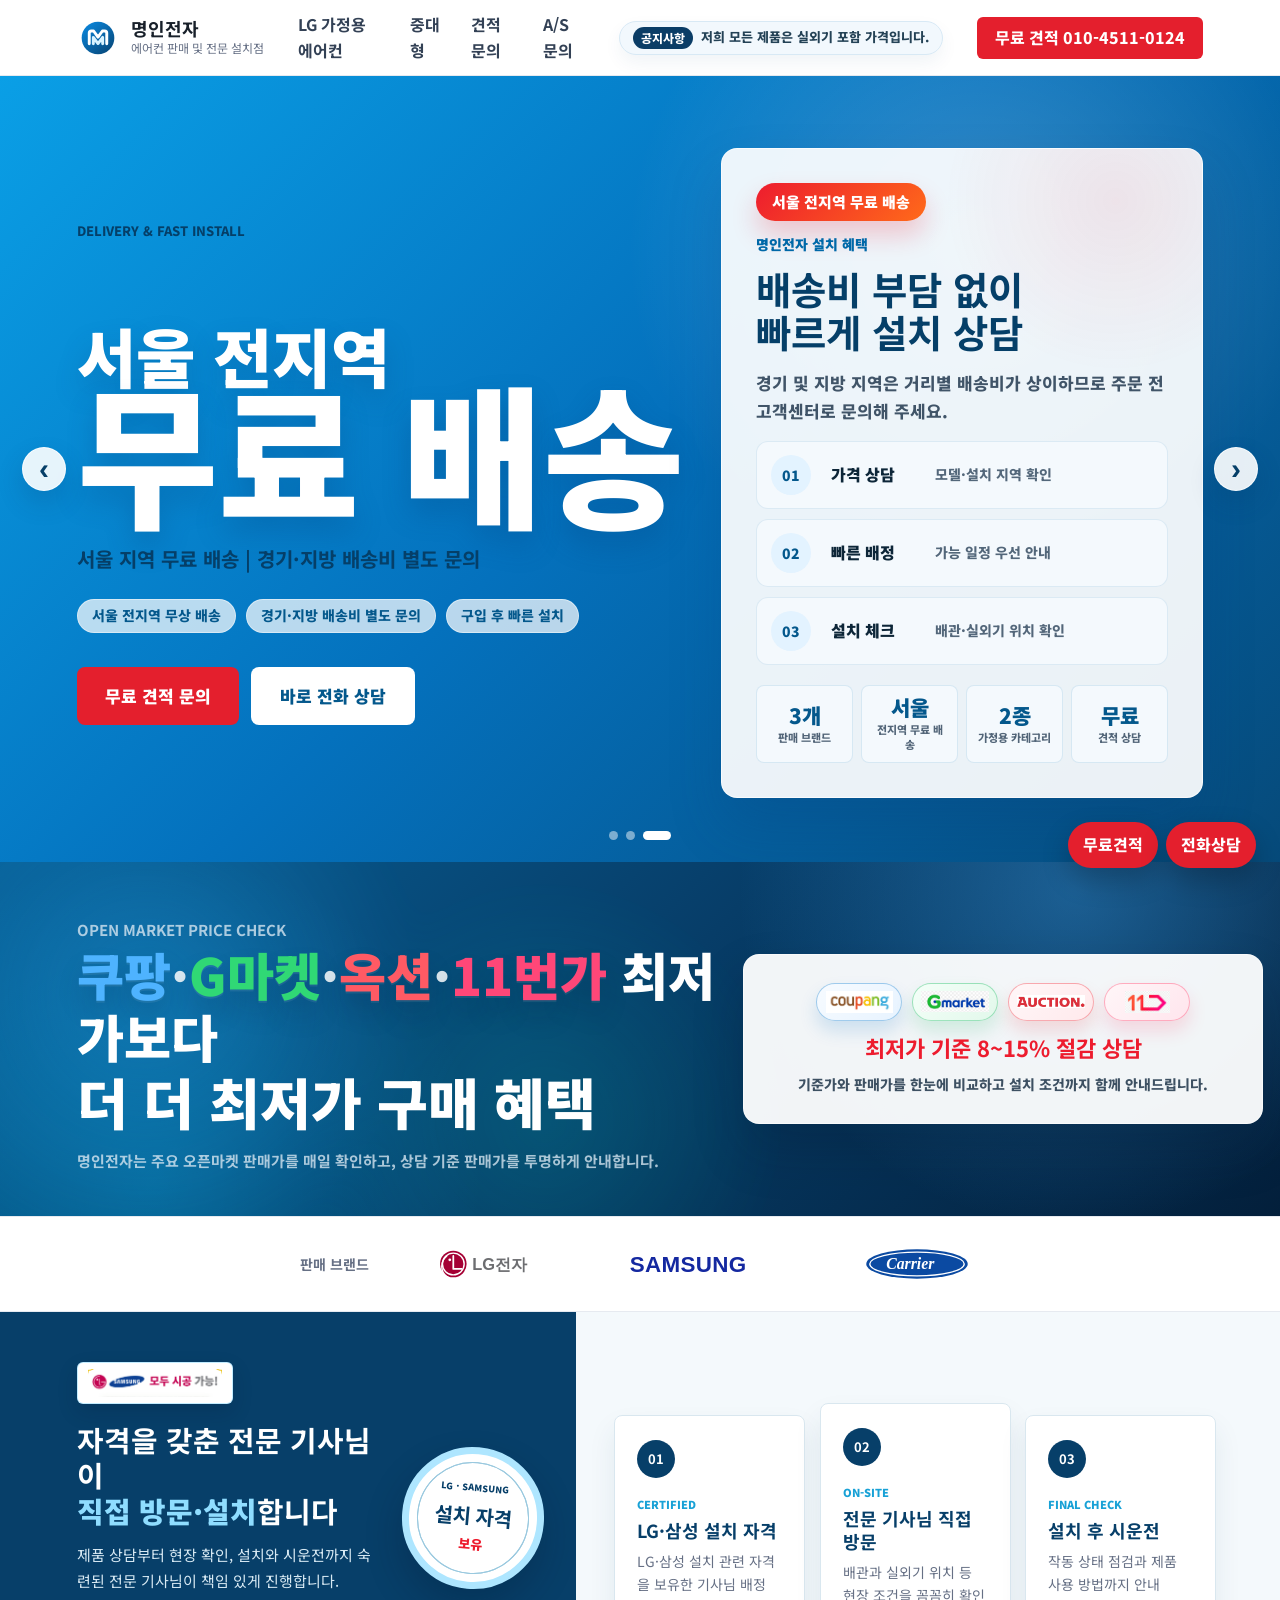
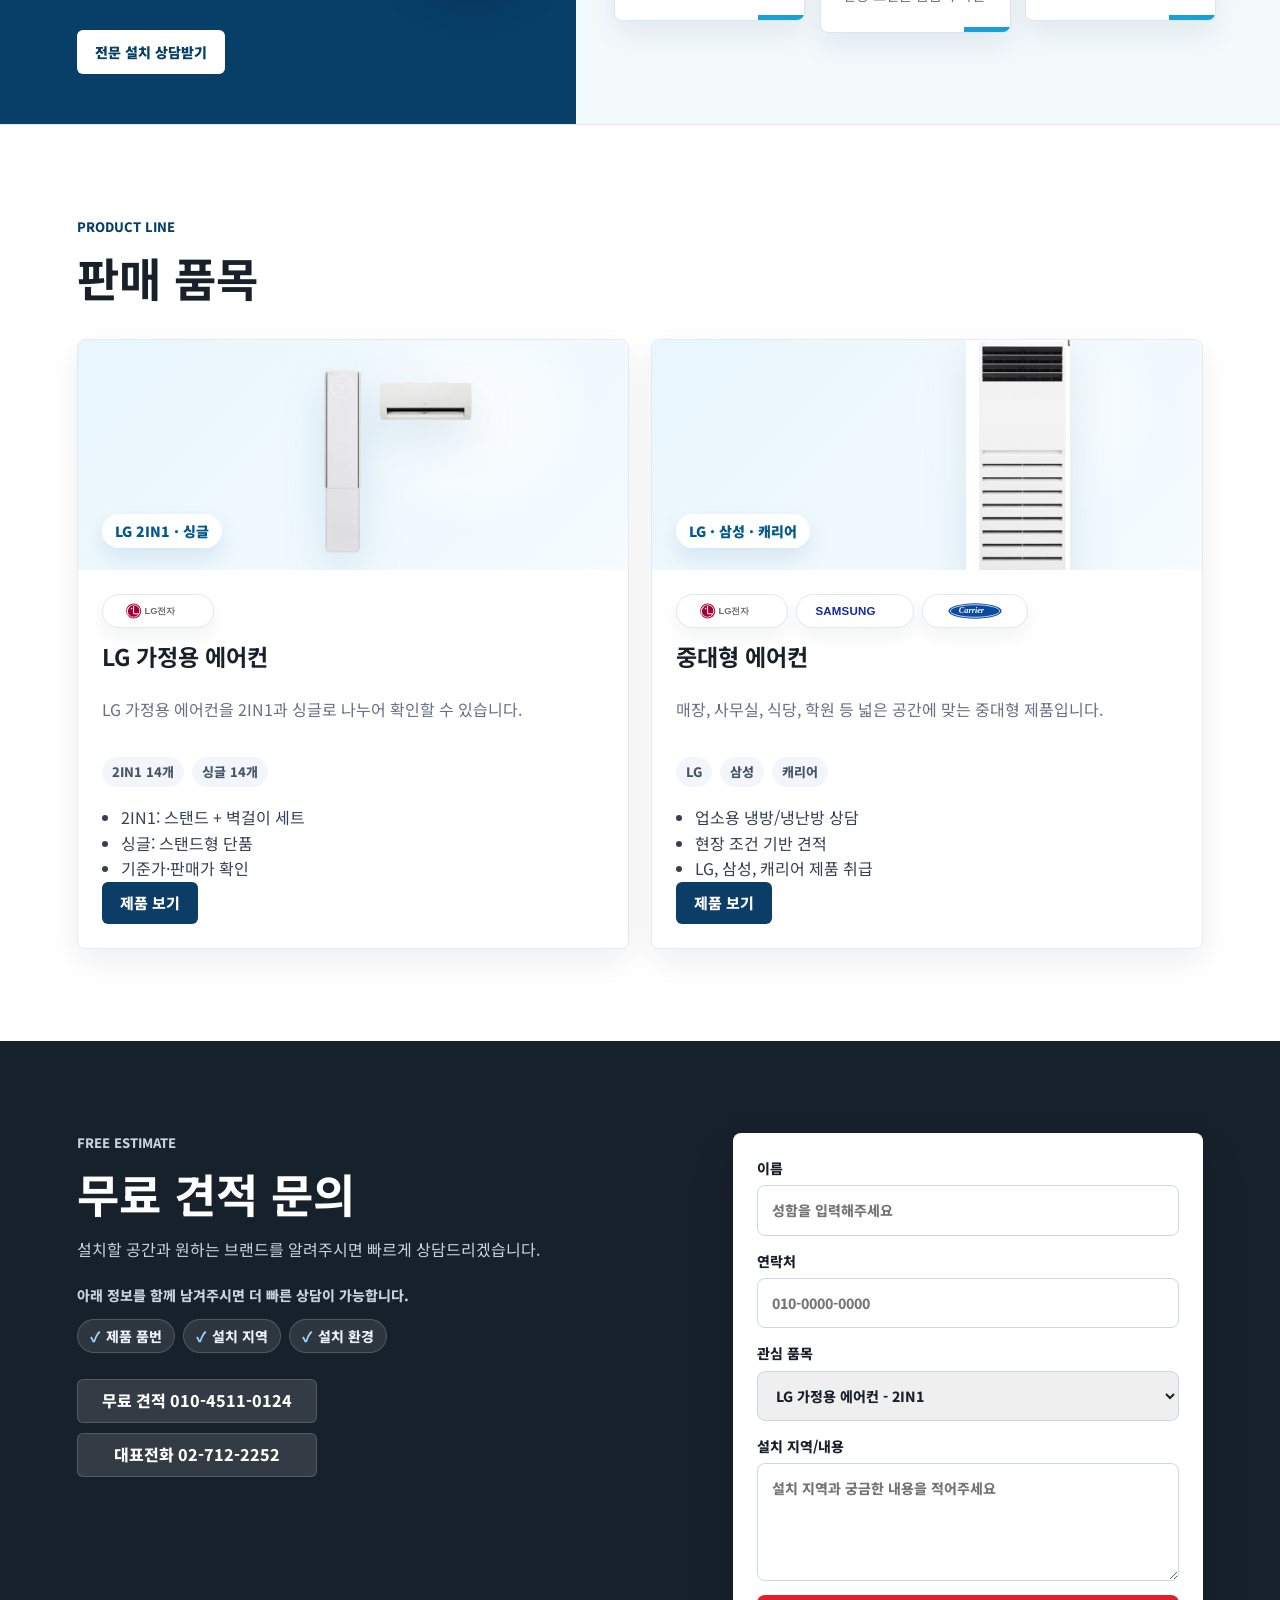
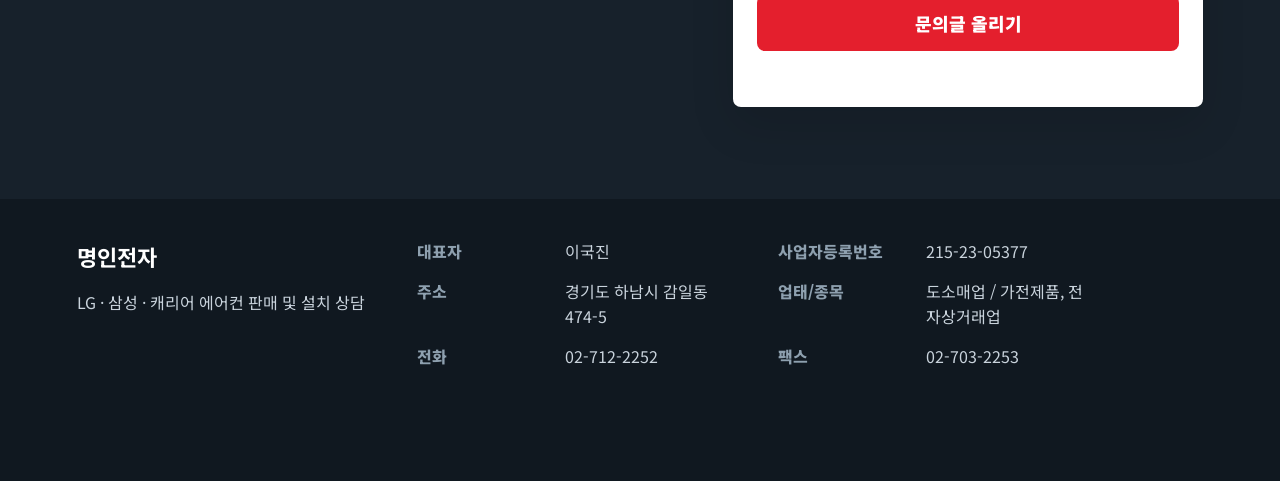
==== commit 1d0e93ac: "설치 자격 배너에 LG 삼성 시공 이미지 추가" ====
--- a/index.html
+++ b/index.html
@@ -235,8 +235,7 @@
     <section class="installer-banner" aria-labelledby="installer-title">
       <div class="installer-banner-copy reveal reveal-left">
         <div class="installer-kicker">
-          <span>Certified Installation</span>
-          <strong>LG · SAMSUNG</strong>
+          <img src="assets/installer-brand-qualification.png" alt="LG·삼성 모두 시공 가능">
         </div>
         <h2 id="installer-title">자격을 갖춘 전문 기사님이<br><b>직접 방문·설치</b>합니다</h2>
         <p>제품 상담부터 현장 확인, 설치와 시운전까지 숙련된 전문 기사님이 책임 있게 진행합니다.</p>
--- a/styles.css
+++ b/styles.css
@@ -1625,24 +1625,19 @@
 .installer-kicker {
   display: inline-flex;
   align-items: center;
-  gap: 10px;
   margin-bottom: 18px;
-  padding: 7px 10px;
-  color: #073f69;
-  background: #aee6ff;
-  border-radius: 4px;
-}
-
-.installer-kicker span,
-.installer-kicker strong {
-  font-size: 11px;
-  font-weight: 900;
-  text-transform: uppercase;
-}
-
-.installer-kicker strong {
-  padding-left: 10px;
-  border-left: 1px solid rgba(7, 63, 105, .25);
+  padding: 6px 10px;
+  background: #fff;
+  border: 1px solid rgba(174, 230, 255, .75);
+  border-radius: 6px;
+  box-shadow: 0 8px 20px rgba(0, 20, 42, .16);
+}
+
+.installer-kicker img {
+  display: block;
+  width: auto;
+  height: 28px;
+  object-fit: contain;
 }
 
 .installer-banner-copy h2 {
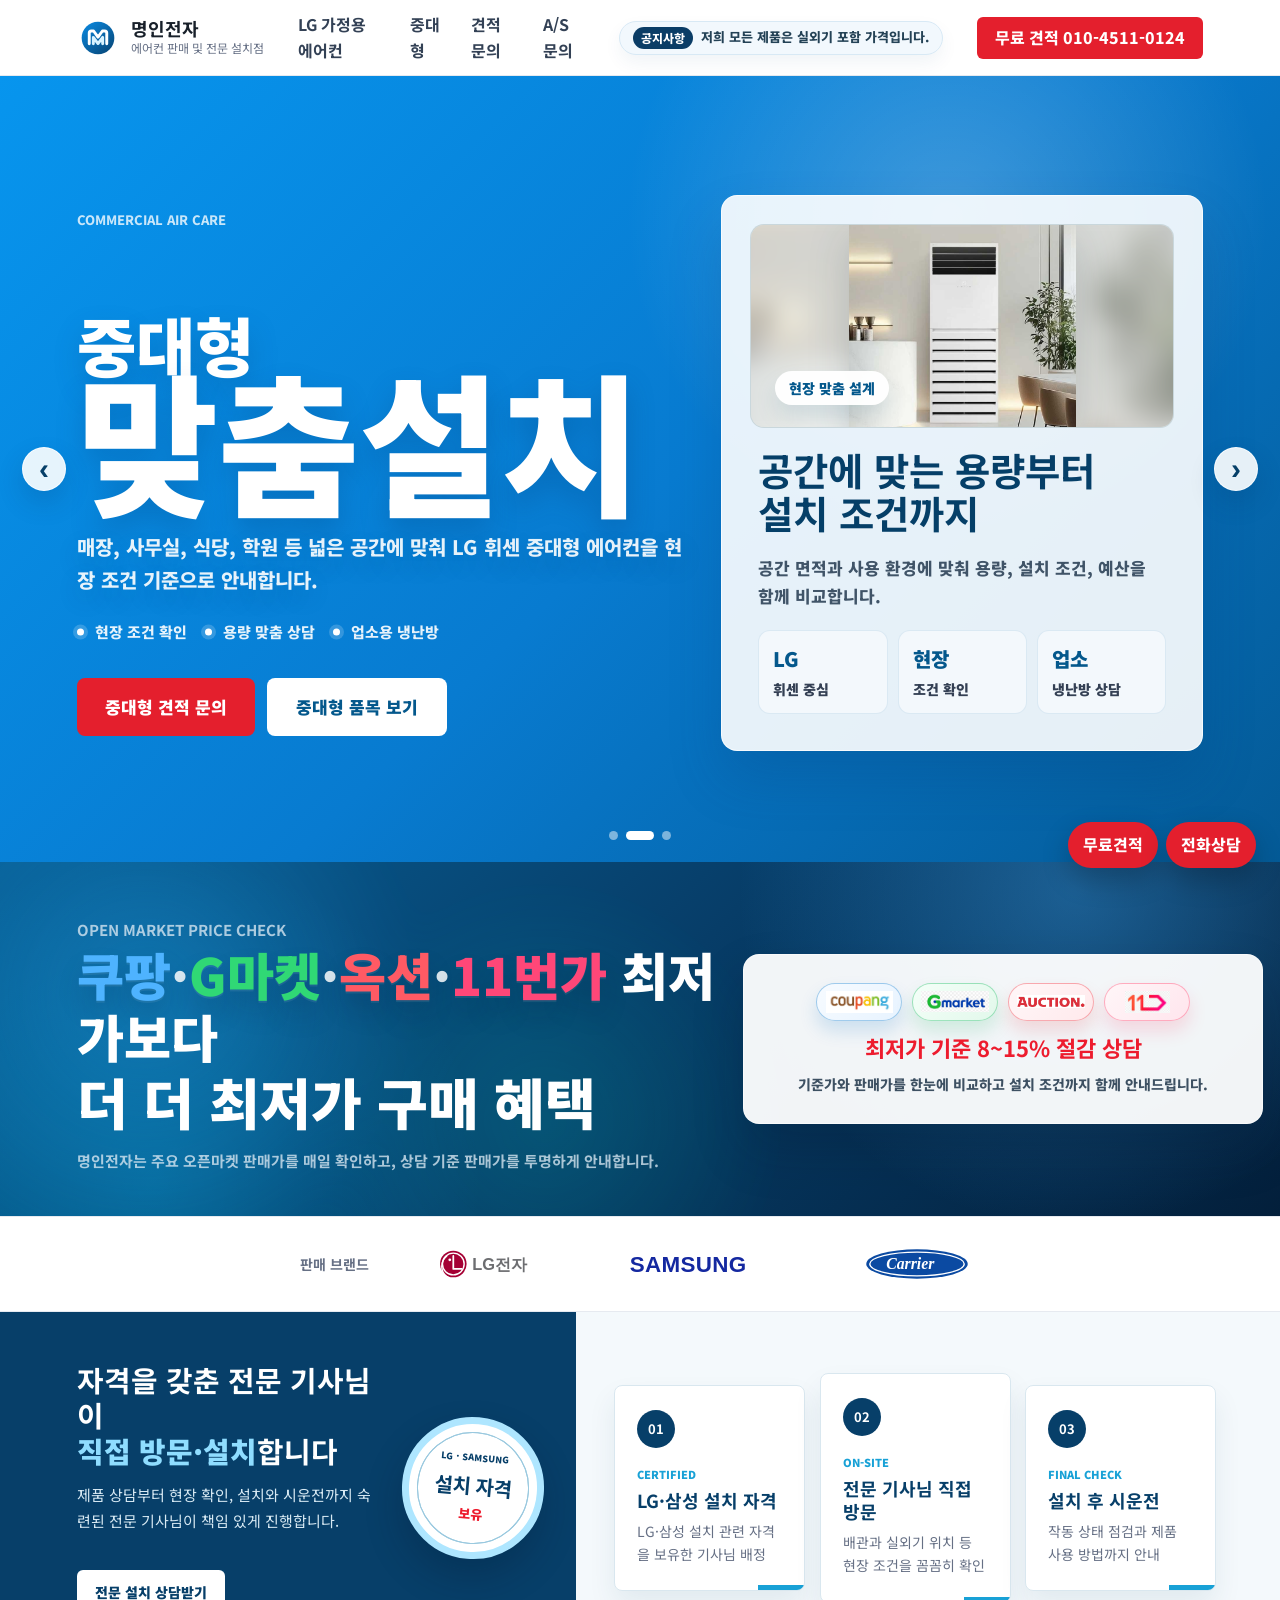
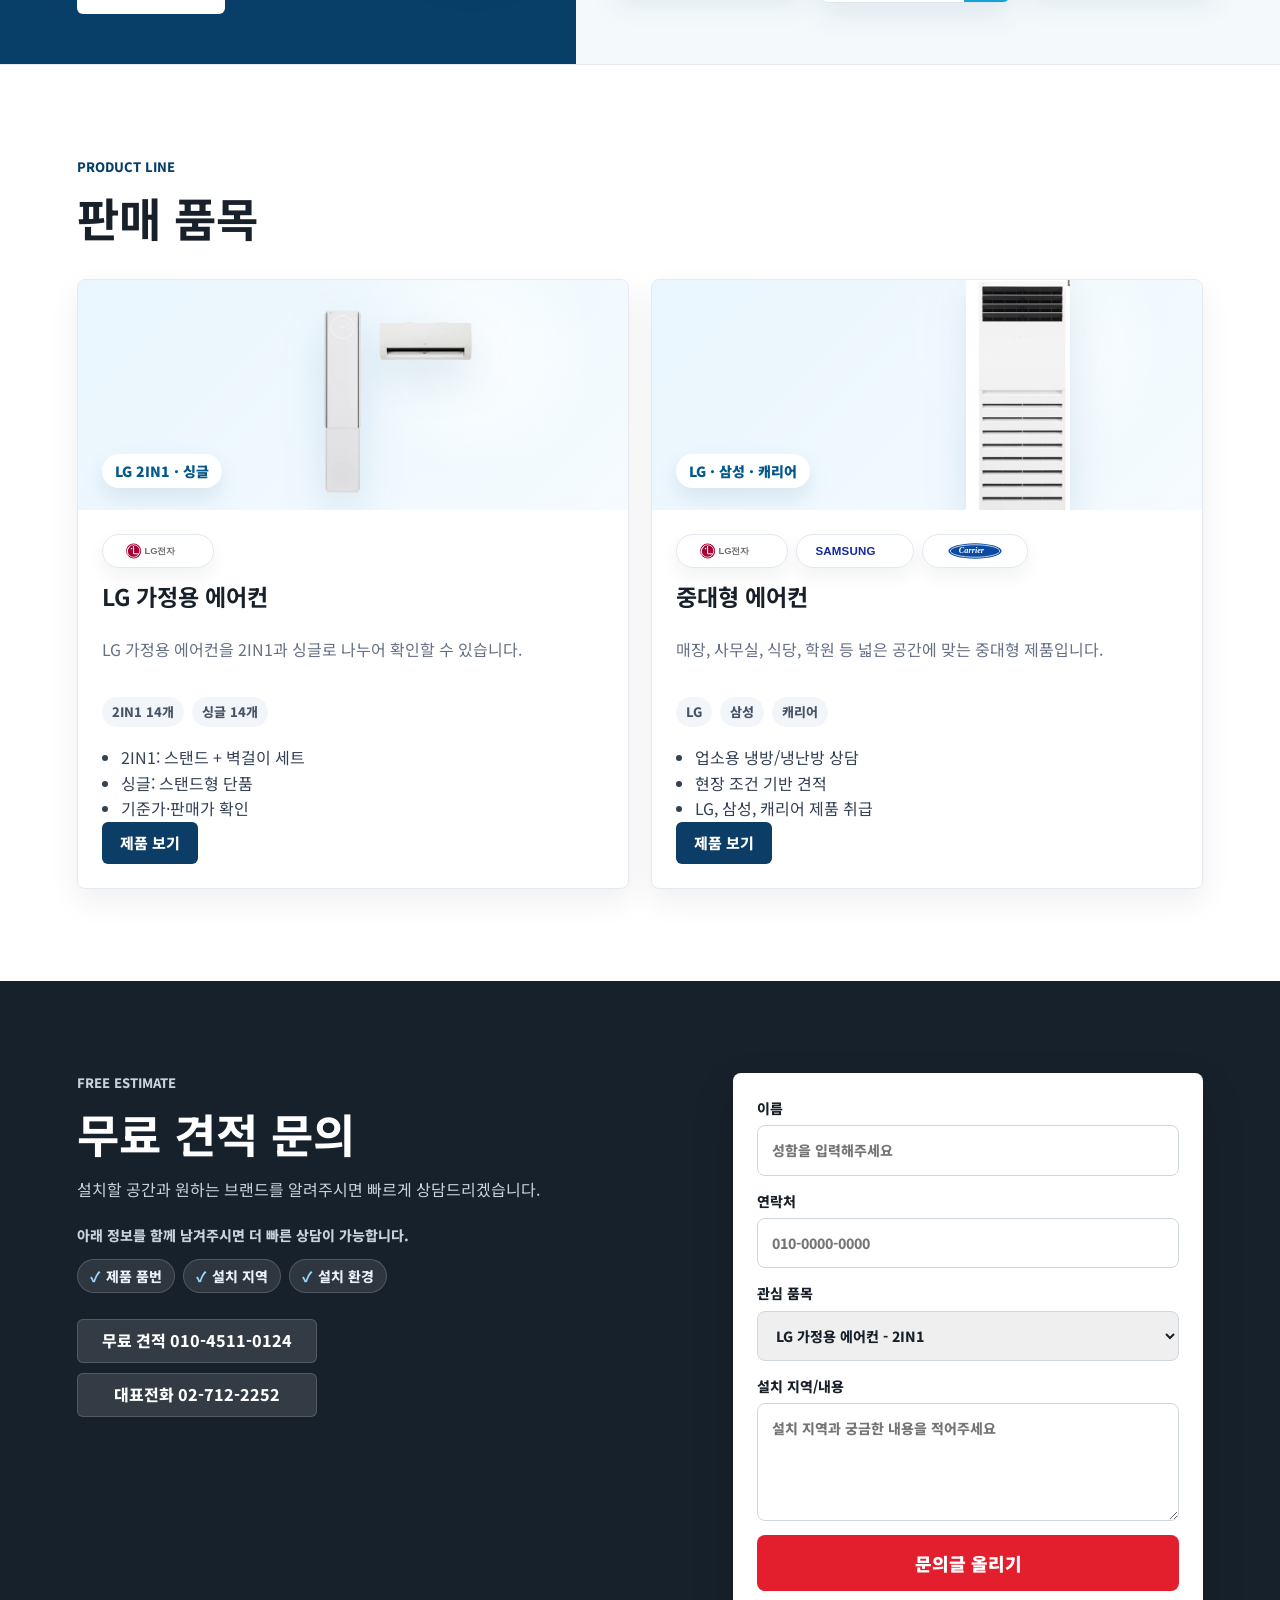
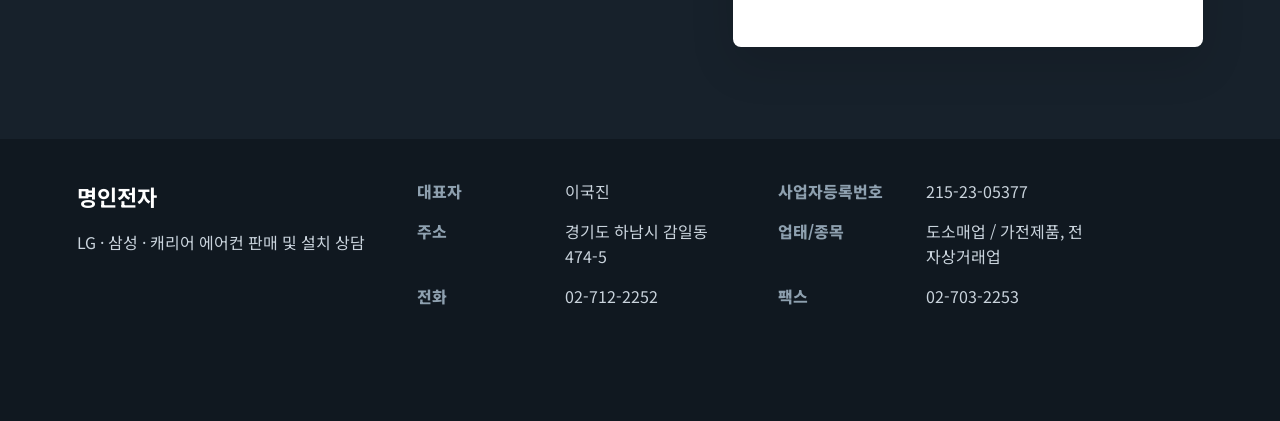
==== commit bfb6ca1e: "흐릿한 설치 자격 이미지 제거" ====
--- a/index.html
+++ b/index.html
@@ -234,9 +234,6 @@
 
     <section class="installer-banner" aria-labelledby="installer-title">
       <div class="installer-banner-copy reveal reveal-left">
-        <div class="installer-kicker">
-          <img src="assets/installer-brand-qualification.png" alt="LG·삼성 모두 시공 가능">
-        </div>
         <h2 id="installer-title">자격을 갖춘 전문 기사님이<br><b>직접 방문·설치</b>합니다</h2>
         <p>제품 상담부터 현장 확인, 설치와 시운전까지 숙련된 전문 기사님이 책임 있게 진행합니다.</p>
         <a href="#quote">전문 설치 상담받기</a>
--- a/styles.css
+++ b/styles.css
@@ -1622,24 +1622,6 @@
   background: #073f69;
 }
 
-.installer-kicker {
-  display: inline-flex;
-  align-items: center;
-  margin-bottom: 18px;
-  padding: 6px 10px;
-  background: #fff;
-  border: 1px solid rgba(174, 230, 255, .75);
-  border-radius: 6px;
-  box-shadow: 0 8px 20px rgba(0, 20, 42, .16);
-}
-
-.installer-kicker img {
-  display: block;
-  width: auto;
-  height: 28px;
-  object-fit: contain;
-}
-
 .installer-banner-copy h2 {
   position: relative;
   z-index: 1;
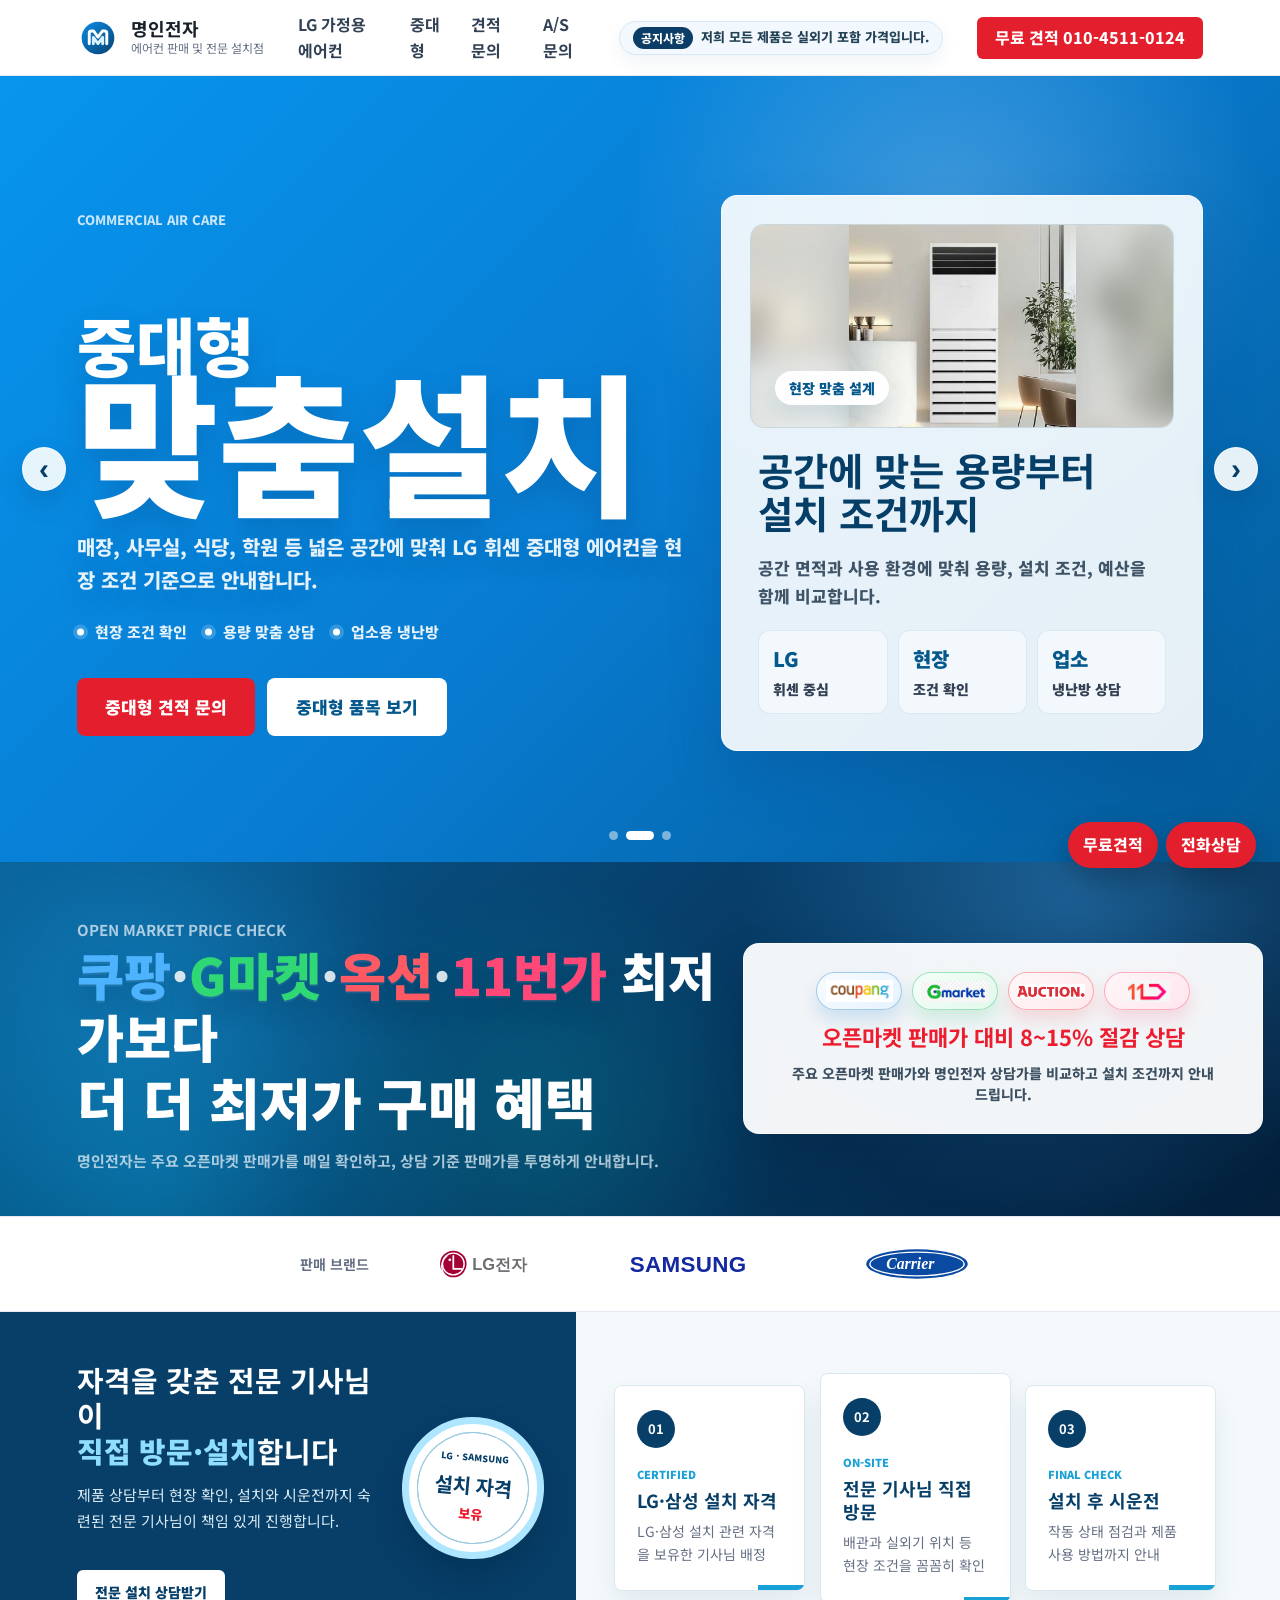
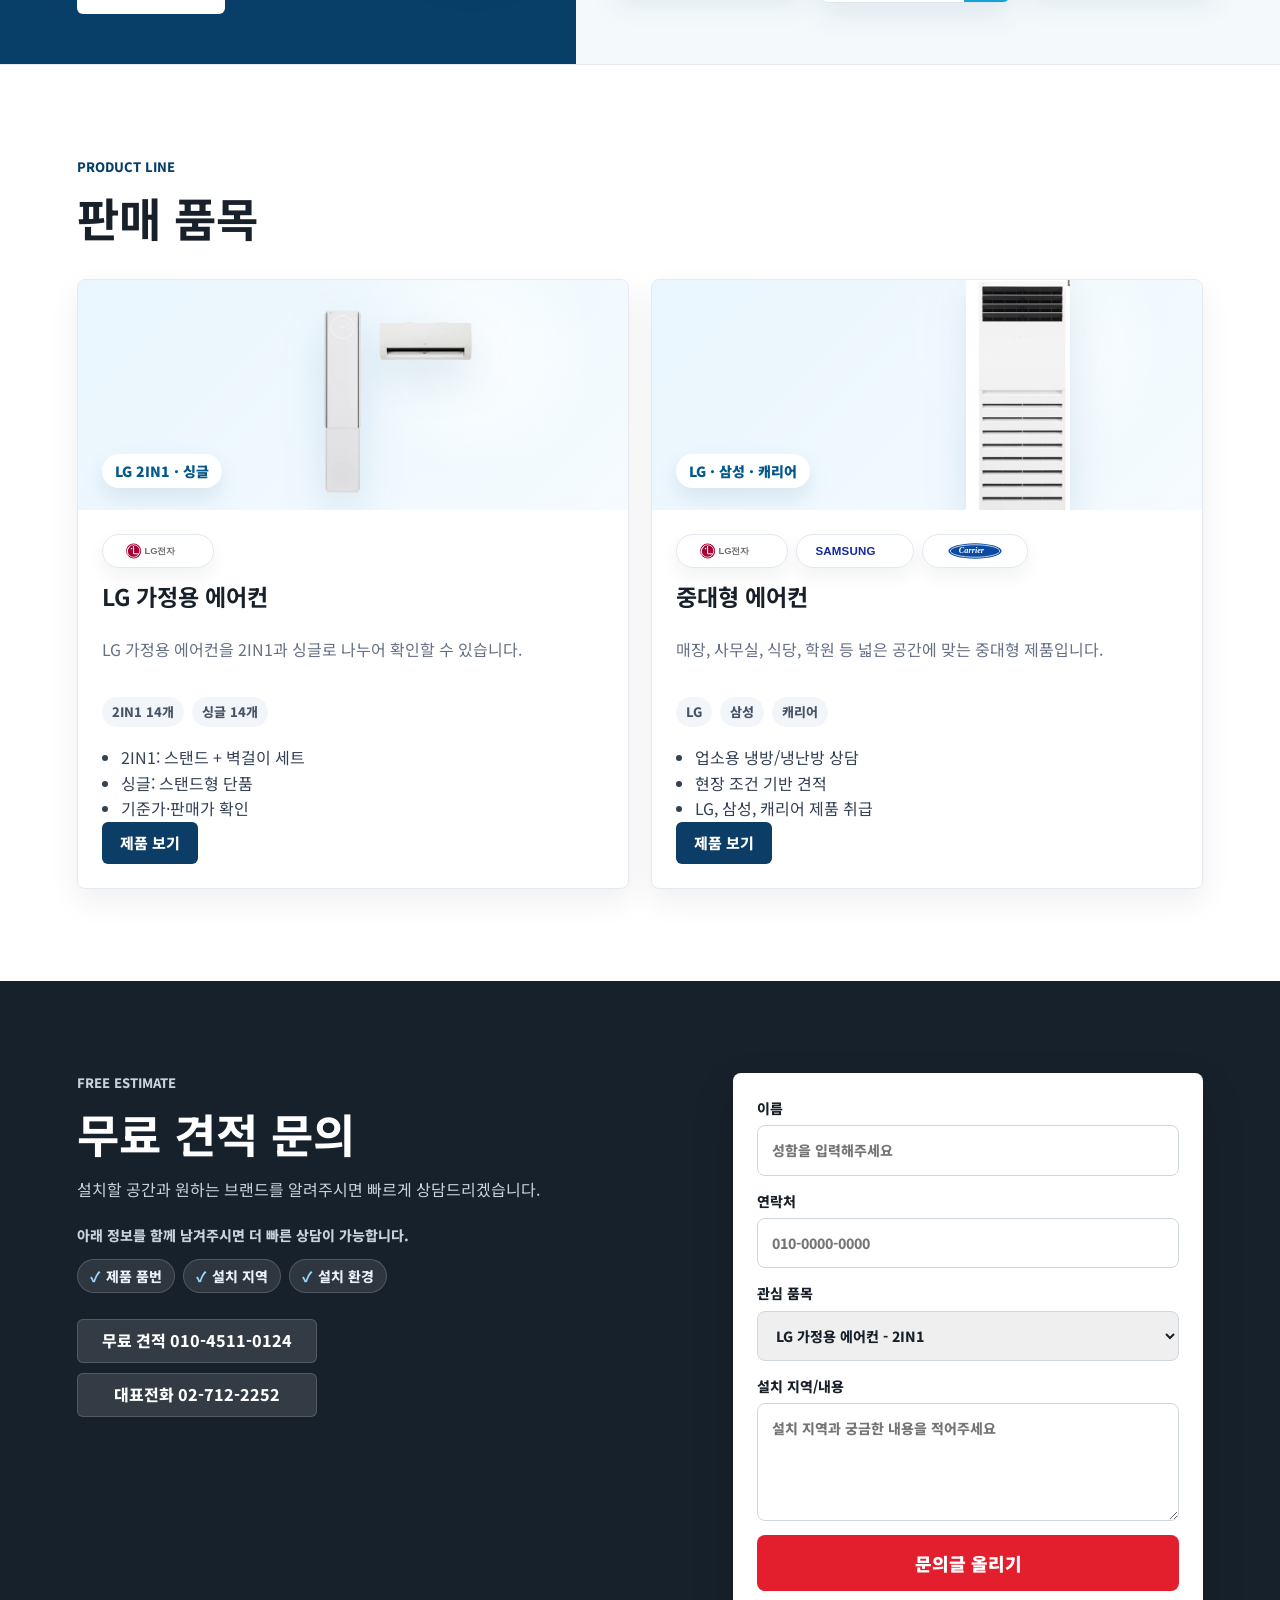
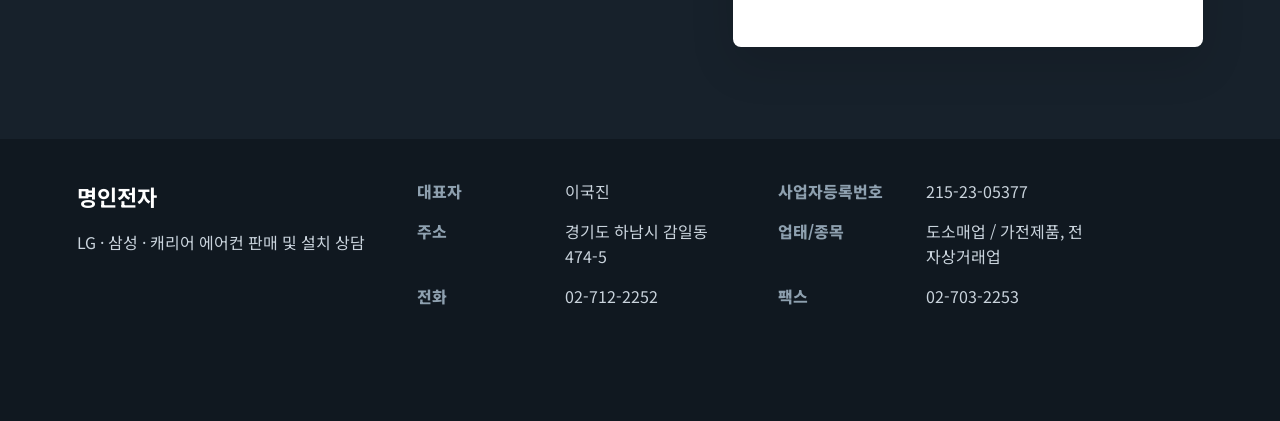
==== commit 913f4264: "오픈마켓 가격 비교 문구 명확화" ====
--- a/index.html
+++ b/index.html
@@ -220,8 +220,8 @@
           <span class="market-logo-badge market-auction"><img src="assets/market-auction.png" alt="옥션"></span>
           <span class="market-logo-badge market-eleven"><img src="assets/market-11st.png" alt="11번가"></span>
         </div>
-        <strong>최저가 기준 8~15% 절감 상담</strong>
-        <p>기준가와 판매가를 한눈에 비교하고 설치 조건까지 함께 안내드립니다.</p>
+        <strong>오픈마켓 판매가 대비 8~15% 절감 상담</strong>
+        <p>주요 오픈마켓 판매가와 명인전자 상담가를 비교하고 설치 조건까지 안내드립니다.</p>
       </div>
     </section>
 
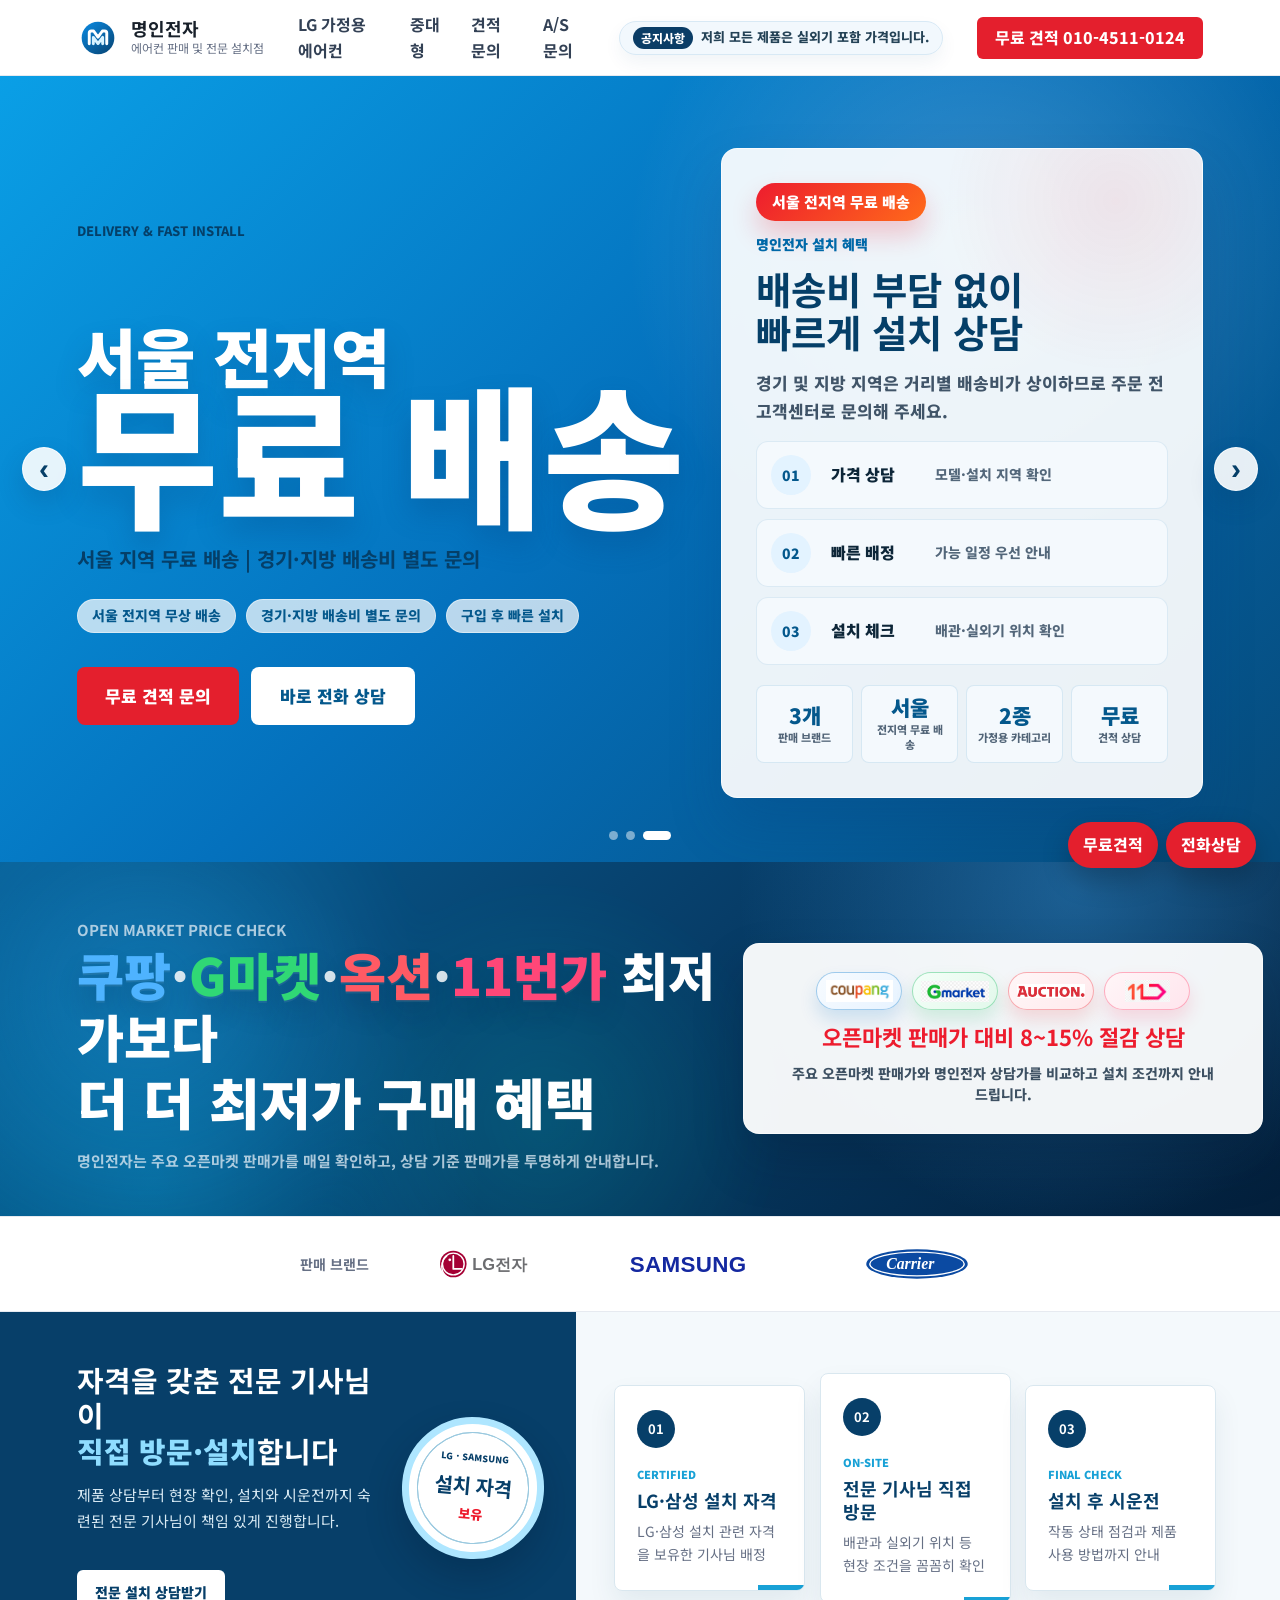
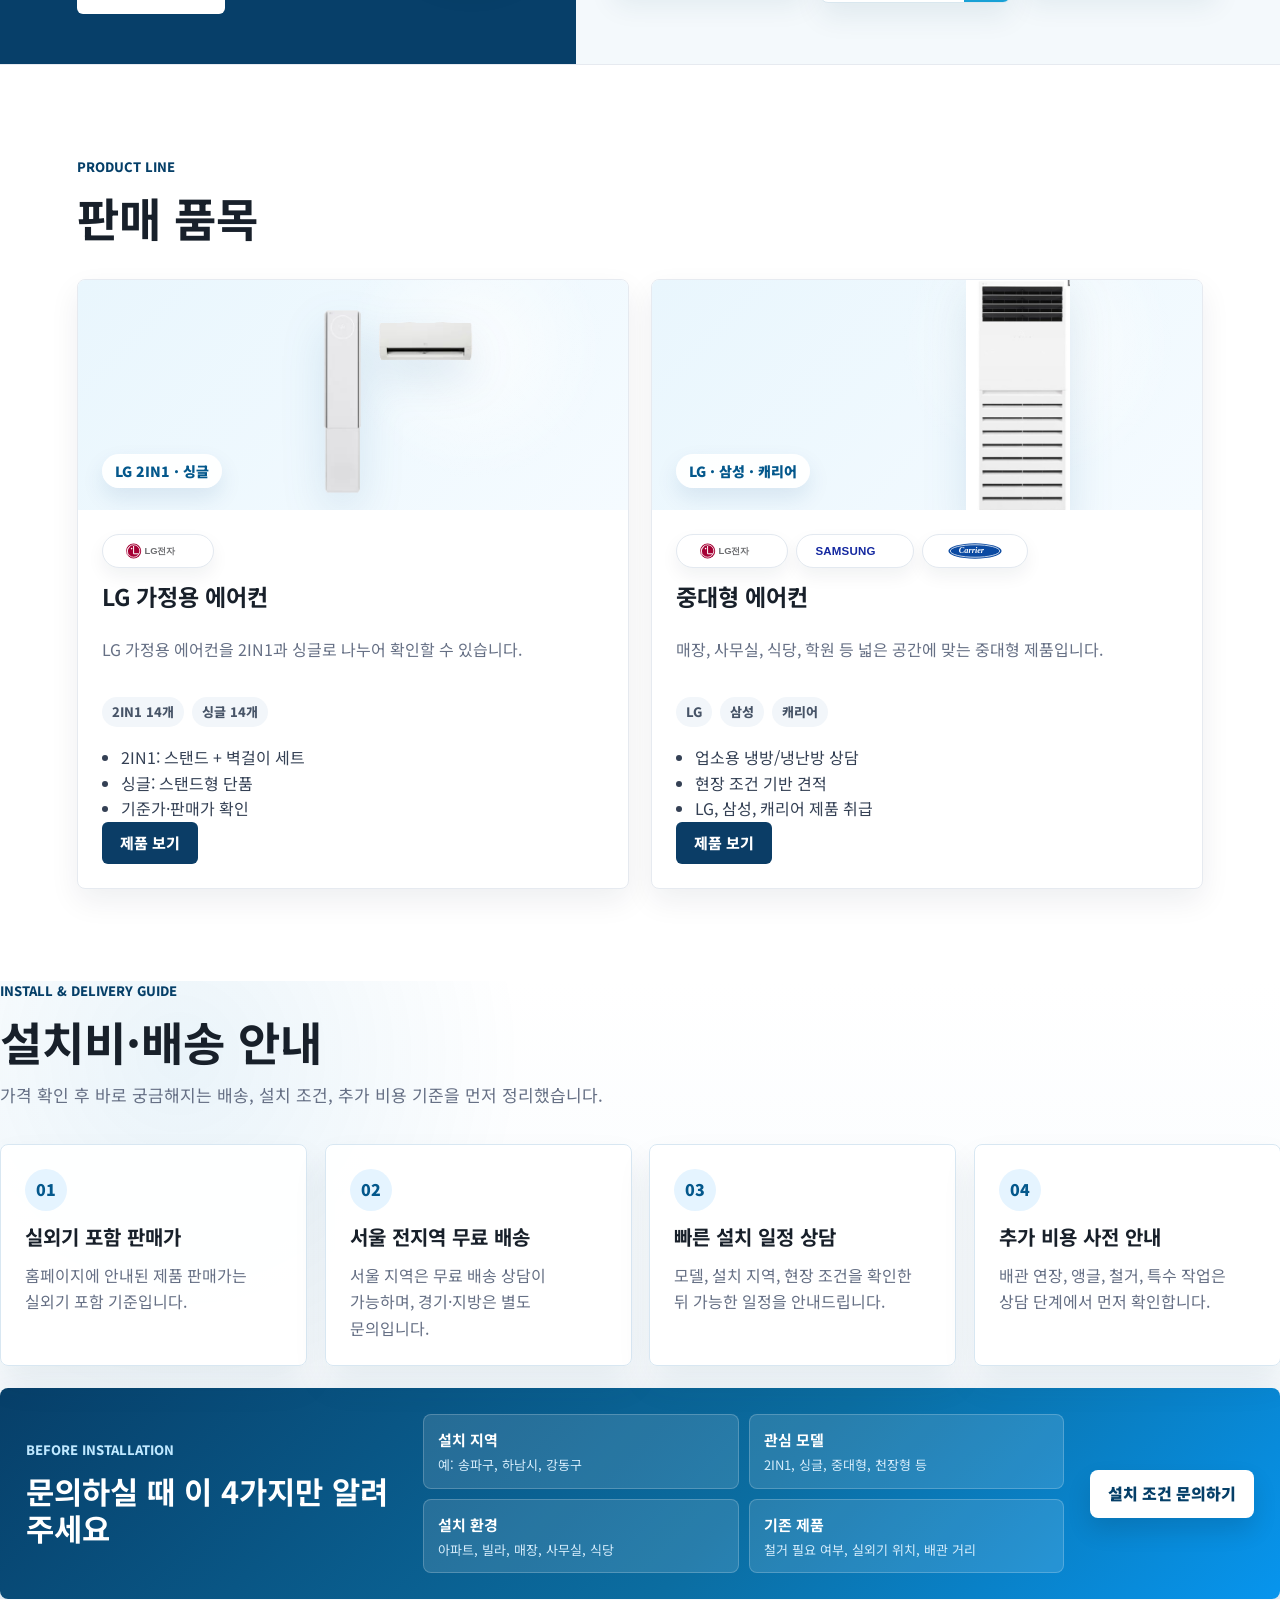
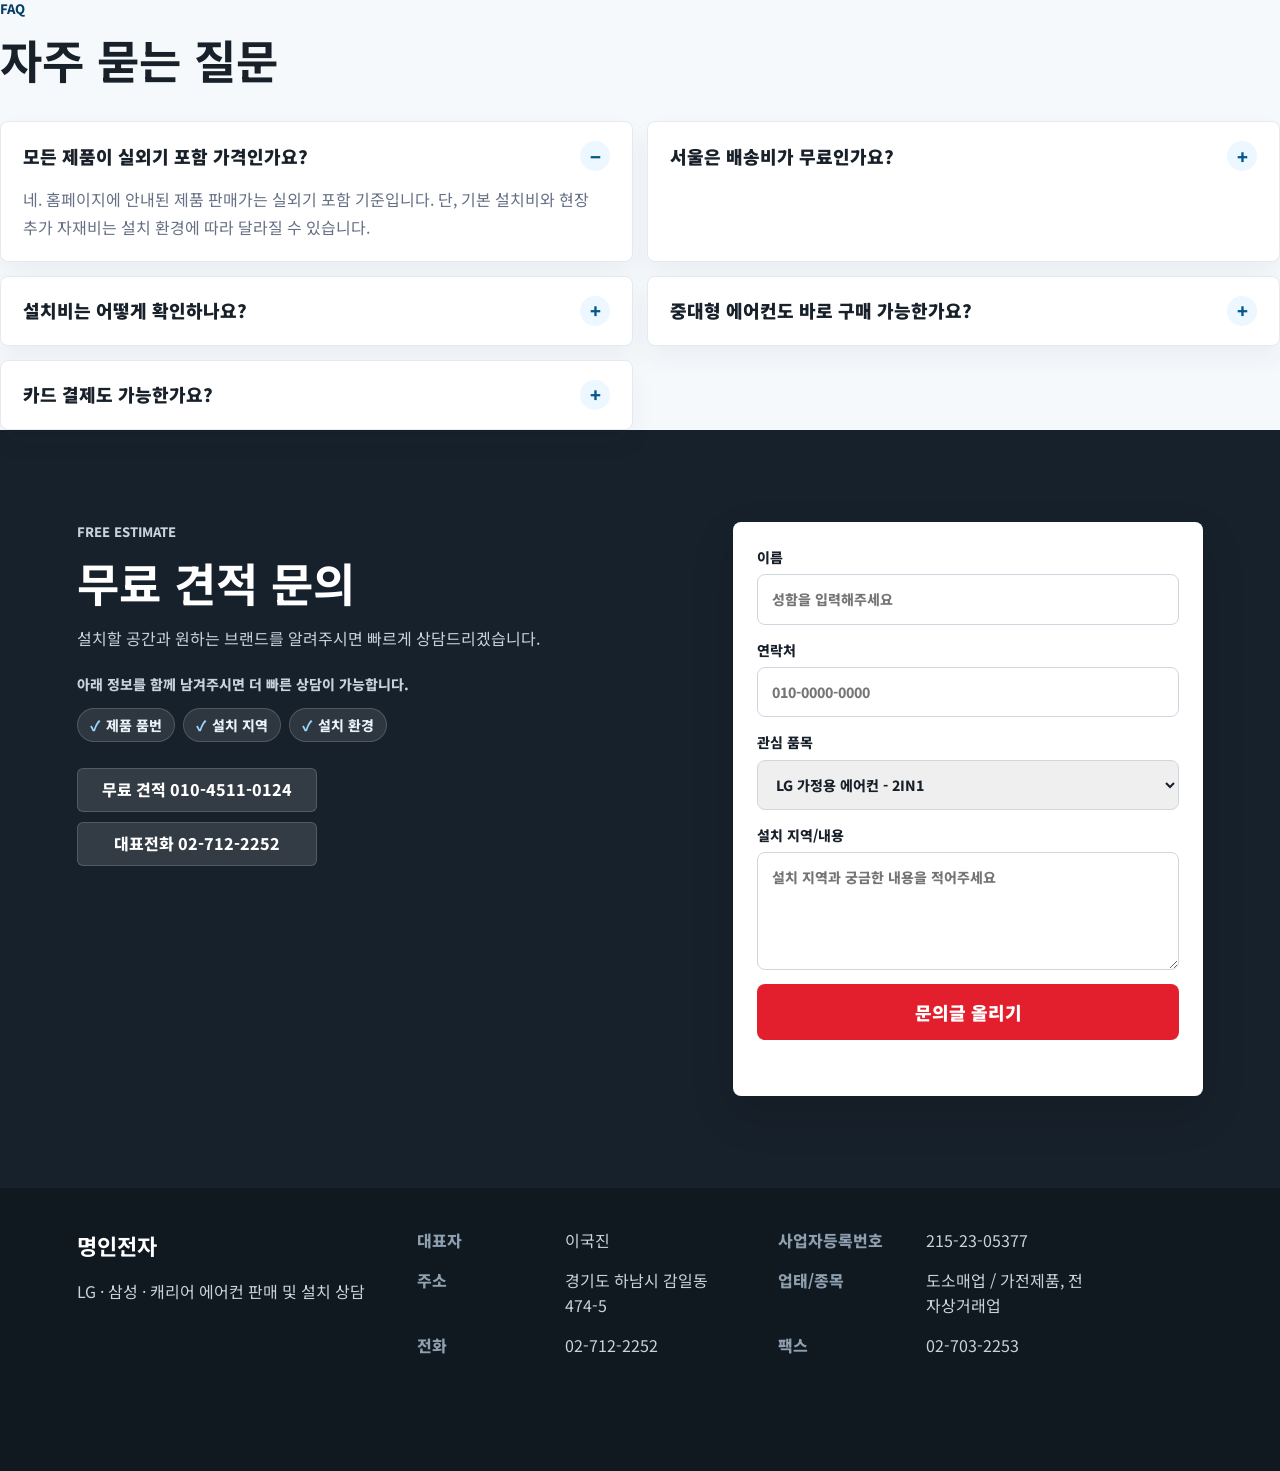
==== commit 467daf32: "설치 안내와 FAQ 섹션 추가" ====
--- a/index.html
+++ b/index.html
@@ -15,14 +15,18 @@
   <meta property="og:site_name" content="명인전자">
   <meta property="og:title" content="서울 에어컨 판매·설치 | 명인전자">
   <meta property="og:description" content="LG 가정용 에어컨과 LG 휘센 중대형 에어컨의 판매가, 무료 배송 및 설치 견적을 안내합니다.">
-  <meta name="twitter:card" content="summary">
+  <meta property="og:image" content="https://www.icewind.co.kr/assets/hero-lg-view-livingroom.png">
+  <meta property="og:url" content="https://www.icewind.co.kr/">
+  <meta name="twitter:card" content="summary_large_image">
   <meta name="twitter:title" content="서울 에어컨 판매·설치 | 명인전자">
   <meta name="twitter:description" content="LG 가정용·중대형 에어컨 판매, 서울 무료 배송 및 빠른 설치 상담.">
+  <meta name="twitter:image" content="https://www.icewind.co.kr/assets/hero-lg-view-livingroom.png">
   <link rel="icon" href="assets/logo.svg?v=20260703-02" type="image/svg+xml">
+  <link rel="canonical" href="https://www.icewind.co.kr/">
   <link rel="preconnect" href="https://fonts.googleapis.com">
   <link rel="preconnect" href="https://fonts.gstatic.com" crossorigin>
   <link href="https://fonts.googleapis.com/css2?family=Noto+Sans+KR:wght@400;500;700;800&display=swap" rel="stylesheet">
-  <link rel="stylesheet" href="styles.css?v=20260624-15">
+  <link rel="stylesheet" href="styles.css?v=20260711-01">
   <script type="application/ld+json">
   {
     "@context": "https://schema.org",
@@ -63,6 +67,46 @@
     }
   }
   </script>
+  <script type="application/ld+json">
+  {
+    "@context": "https://schema.org",
+    "@type": "FAQPage",
+    "mainEntity": [
+      {
+        "@type": "Question",
+        "name": "표시된 가격에 실외기가 포함되어 있나요?",
+        "acceptedAnswer": {
+          "@type": "Answer",
+          "text": "명인전자에서 안내하는 모든 제품 판매가는 실외기 포함 기준입니다. 설치 환경에 따른 추가 자재와 설치비는 상담 시 별도로 안내드립니다."
+        }
+      },
+      {
+        "@type": "Question",
+        "name": "서울 지역은 배송비가 무료인가요?",
+        "acceptedAnswer": {
+          "@type": "Answer",
+          "text": "서울 전 지역은 무료 배송 상담이 가능하며, 경기 및 지방 지역은 거리와 설치 조건에 따라 배송비가 달라질 수 있습니다."
+        }
+      },
+      {
+        "@type": "Question",
+        "name": "중대형 에어컨은 바로 견적이 가능한가요?",
+        "acceptedAnswer": {
+          "@type": "Answer",
+          "text": "중대형 에어컨은 매장 면적, 실외기 위치, 배관 거리, 전기 조건을 확인한 뒤 용량과 견적을 안내드립니다."
+        }
+      },
+      {
+        "@type": "Question",
+        "name": "기존 에어컨 철거도 상담할 수 있나요?",
+        "acceptedAnswer": {
+          "@type": "Answer",
+          "text": "기존 제품 철거, 실외기 앵글, 배관 연장 등은 현장 조건에 따라 상담 가능합니다. 문의 시 설치 지역과 기존 제품 유무를 함께 남겨주세요."
+        }
+      }
+    ]
+  }
+  </script>
 </head>
 <body>
   <header class="site-header">
@@ -429,6 +473,81 @@
       </div>
     </section>
 
+    <section id="install-guide" class="install-guide" aria-labelledby="install-guide-title">
+      <div class="section-heading">
+        <p class="eyebrow">Install & Delivery Guide</p>
+        <h2 id="install-guide-title">설치비·배송 안내</h2>
+        <p>가격 확인 후 바로 궁금해지는 배송, 설치 조건, 추가 비용 기준을 먼저 정리했습니다.</p>
+      </div>
+
+      <div class="install-guide-grid">
+        <article class="install-guide-card reveal reveal-up">
+          <span>01</span>
+          <strong>실외기 포함 판매가</strong>
+          <p>홈페이지에 안내된 제품 판매가는 실외기 포함 기준입니다.</p>
+        </article>
+        <article class="install-guide-card reveal reveal-up" style="--reveal-delay: .06s">
+          <span>02</span>
+          <strong>서울 전지역 무료 배송</strong>
+          <p>서울 지역은 무료 배송 상담이 가능하며, 경기·지방은 별도 문의입니다.</p>
+        </article>
+        <article class="install-guide-card reveal reveal-up" style="--reveal-delay: .12s">
+          <span>03</span>
+          <strong>빠른 설치 일정 상담</strong>
+          <p>모델, 설치 지역, 현장 조건을 확인한 뒤 가능한 일정을 안내드립니다.</p>
+        </article>
+        <article class="install-guide-card reveal reveal-up" style="--reveal-delay: .18s">
+          <span>04</span>
+          <strong>추가 비용 사전 안내</strong>
+          <p>배관 연장, 앵글, 철거, 특수 작업은 상담 단계에서 먼저 확인합니다.</p>
+        </article>
+      </div>
+
+      <div class="install-guide-panel">
+        <div>
+          <p class="eyebrow">Before Installation</p>
+          <h3>문의하실 때 이 4가지만 알려주세요</h3>
+        </div>
+        <ul>
+          <li><b>설치 지역</b><span>예: 송파구, 하남시, 강동구</span></li>
+          <li><b>관심 모델</b><span>2IN1, 싱글, 중대형, 천장형 등</span></li>
+          <li><b>설치 환경</b><span>아파트, 빌라, 매장, 사무실, 식당</span></li>
+          <li><b>기존 제품</b><span>철거 필요 여부, 실외기 위치, 배관 거리</span></li>
+        </ul>
+        <a href="#quote">설치 조건 문의하기</a>
+      </div>
+    </section>
+
+    <section class="faq-section" aria-labelledby="faq-title">
+      <div class="section-heading">
+        <p class="eyebrow">FAQ</p>
+        <h2 id="faq-title">자주 묻는 질문</h2>
+      </div>
+
+      <div class="faq-list">
+        <details open>
+          <summary>모든 제품이 실외기 포함 가격인가요?</summary>
+          <p>네. 홈페이지에 안내된 제품 판매가는 실외기 포함 기준입니다. 단, 기본 설치비와 현장 추가 자재비는 설치 환경에 따라 달라질 수 있습니다.</p>
+        </details>
+        <details>
+          <summary>서울은 배송비가 무료인가요?</summary>
+          <p>서울 전 지역은 무료 배송 상담이 가능합니다. 경기 및 지방 지역은 거리와 일정에 따라 배송비가 달라질 수 있어 주문 전 안내드립니다.</p>
+        </details>
+        <details>
+          <summary>설치비는 어떻게 확인하나요?</summary>
+          <p>배관 길이, 실외기 위치, 앵글 사용, 기존 제품 철거 여부를 확인한 뒤 안내드립니다. 문의 내용에 설치 지역과 현장 조건을 적어주시면 더 빠릅니다.</p>
+        </details>
+        <details>
+          <summary>중대형 에어컨도 바로 구매 가능한가요?</summary>
+          <p>중대형은 공간 면적과 전기 조건, 실외기 위치 확인이 중요합니다. 모델 추천과 견적은 상담 후 현장 조건 기준으로 안내드립니다.</p>
+        </details>
+        <details>
+          <summary>카드 결제도 가능한가요?</summary>
+          <p>결제 방식은 주문 모델과 설치 조건 확인 후 상담 단계에서 안내드립니다. 필요하신 결제 방식을 문의 내용에 함께 남겨주세요.</p>
+        </details>
+      </div>
+    </section>
+
     <section id="quote" class="quote-section">
       <div class="quote-copy">
         <p class="eyebrow">Free Estimate</p>
@@ -450,7 +569,7 @@
         <input type="hidden" name="_subject" value="[명인전자] 무료 견적 문의">
         <input type="hidden" name="_template" value="table">
         <input type="hidden" name="_captcha" value="false">
-        <input type="hidden" name="_next" value="https://showmethemm77-cloud.github.io/myeongin-electronics/?sent=1#quote">
+        <input type="hidden" name="_next" value="https://www.icewind.co.kr/?sent=1#quote">
         <label>
           이름
           <input type="text" name="name" placeholder="성함을 입력해주세요">
@@ -497,6 +616,6 @@
     <a href="tel:02-712-2252">전화상담</a>
   </div>
 
-  <script src="script.js?v=20260701-02"></script>
+  <script src="script.js?v=20260710-01"></script>
 </body>
 </html>
--- a/styles.css
+++ b/styles.css
@@ -2962,6 +2962,198 @@
   border-radius: 999px;
 }
 
+.install-guide {
+  background:
+    radial-gradient(circle at 14% 12%, rgba(0, 120, 190, .08), transparent 28%),
+    linear-gradient(180deg, #ffffff 0%, #f4f9fd 100%);
+}
+
+.install-guide .section-heading p:not(.eyebrow),
+.faq-section .section-heading p:not(.eyebrow) {
+  max-width: 760px;
+  margin: 12px 0 0;
+  color: var(--muted);
+  font-size: 17px;
+  line-height: 1.7;
+}
+
+.install-guide-grid {
+  display: grid;
+  grid-template-columns: repeat(4, minmax(0, 1fr));
+  gap: 18px;
+  margin-top: 28px;
+}
+
+.install-guide-card {
+  display: grid;
+  min-height: 206px;
+  align-content: start;
+  gap: 12px;
+  padding: 24px;
+  background: rgba(255, 255, 255, .92);
+  border: 1px solid #d8e7f2;
+  border-radius: 8px;
+  box-shadow: 0 18px 34px rgba(15, 60, 95, .08);
+  transition: transform .22s ease, box-shadow .22s ease, border-color .22s ease;
+}
+
+.install-guide-card:hover {
+  transform: translateY(-4px);
+  border-color: #a9d3ee;
+  box-shadow: 0 24px 42px rgba(15, 60, 95, .12);
+}
+
+.install-guide-card span {
+  display: inline-flex;
+  width: 42px;
+  height: 42px;
+  align-items: center;
+  justify-content: center;
+  color: #04588c;
+  font-weight: 900;
+  background: #e5f4ff;
+  border-radius: 50%;
+}
+
+.install-guide-card strong {
+  color: var(--ink);
+  font-size: 20px;
+  line-height: 1.35;
+}
+
+.install-guide-card p {
+  margin: 0;
+  color: var(--muted);
+  line-height: 1.65;
+  word-break: keep-all;
+}
+
+.install-guide-panel {
+  display: grid;
+  grid-template-columns: minmax(280px, .58fr) minmax(0, 1fr) max-content;
+  gap: 26px;
+  align-items: center;
+  margin-top: 22px;
+  padding: 26px;
+  color: var(--white);
+  background:
+    linear-gradient(135deg, #073f69 0%, #0b6da1 58%, #0795ee 100%);
+  border-radius: 8px;
+  box-shadow: 0 22px 46px rgba(5, 63, 104, .2);
+}
+
+.install-guide-panel .eyebrow {
+  color: #bfe8ff;
+}
+
+.install-guide-panel h3 {
+  margin: 7px 0 0;
+  font-size: clamp(24px, 2.4vw, 36px);
+  line-height: 1.2;
+}
+
+.install-guide-panel ul {
+  display: grid;
+  grid-template-columns: repeat(2, minmax(0, 1fr));
+  gap: 10px;
+  padding: 0;
+  margin: 0;
+  list-style: none;
+}
+
+.install-guide-panel li {
+  display: grid;
+  gap: 4px;
+  min-height: 66px;
+  padding: 13px 14px;
+  background: rgba(255, 255, 255, .12);
+  border: 1px solid rgba(255, 255, 255, .2);
+  border-radius: 8px;
+}
+
+.install-guide-panel b {
+  font-size: 15px;
+}
+
+.install-guide-panel span {
+  color: #d5ecfb;
+  font-size: 13px;
+  line-height: 1.45;
+}
+
+.install-guide-panel a {
+  display: inline-flex;
+  min-height: 48px;
+  align-items: center;
+  justify-content: center;
+  padding: 0 18px;
+  color: #053f68;
+  font-weight: 900;
+  background: var(--white);
+  border-radius: 8px;
+  box-shadow: 0 12px 24px rgba(0, 0, 0, .12);
+}
+
+.faq-section {
+  background: #f6f9fc;
+}
+
+.faq-list {
+  display: grid;
+  grid-template-columns: repeat(2, minmax(0, 1fr));
+  gap: 14px;
+  margin-top: 26px;
+}
+
+.faq-list details {
+  padding: 0 22px;
+  background: var(--white);
+  border: 1px solid var(--line);
+  border-radius: 8px;
+  box-shadow: 0 12px 26px rgba(20, 35, 55, .05);
+}
+
+.faq-list summary {
+  display: flex;
+  min-height: 68px;
+  align-items: center;
+  justify-content: space-between;
+  gap: 14px;
+  color: var(--ink);
+  font-size: 18px;
+  font-weight: 900;
+  cursor: pointer;
+  list-style: none;
+}
+
+.faq-list summary::-webkit-details-marker {
+  display: none;
+}
+
+.faq-list summary::after {
+  content: "+";
+  display: inline-flex;
+  flex: 0 0 30px;
+  width: 30px;
+  height: 30px;
+  align-items: center;
+  justify-content: center;
+  color: #04588c;
+  background: #edf7ff;
+  border-radius: 50%;
+}
+
+.faq-list details[open] summary::after {
+  content: "−";
+}
+
+.faq-list p {
+  margin: -4px 0 20px;
+  color: var(--muted);
+  line-height: 1.7;
+  word-break: keep-all;
+}
+
 .quote-section {
   display: grid;
   grid-template-columns: minmax(0, .9fr) minmax(320px, .7fr);
@@ -3323,6 +3515,14 @@
     grid-template-columns: 1fr;
   }
 
+  .install-guide-grid {
+    grid-template-columns: repeat(2, minmax(0, 1fr));
+  }
+
+  .install-guide-panel {
+    grid-template-columns: 1fr;
+  }
+
   .product-grid,
   .catalog-grid,
   .inquiry-list {
@@ -3586,8 +3786,37 @@
   .product-grid,
   .catalog-grid,
   .inquiry-list,
+  .install-guide-grid,
+  .faq-list,
   .site-footer dl {
     grid-template-columns: 1fr;
+  }
+
+  .install-guide,
+  .faq-section {
+    padding-inline: 18px;
+  }
+
+  .install-guide-card {
+    min-height: auto;
+    padding: 20px;
+  }
+
+  .install-guide-panel {
+    padding: 22px;
+  }
+
+  .install-guide-panel ul {
+    grid-template-columns: 1fr;
+  }
+
+  .install-guide-panel a {
+    width: 100%;
+  }
+
+  .faq-list summary {
+    min-height: 62px;
+    font-size: 16px;
   }
 
   .compact-products {
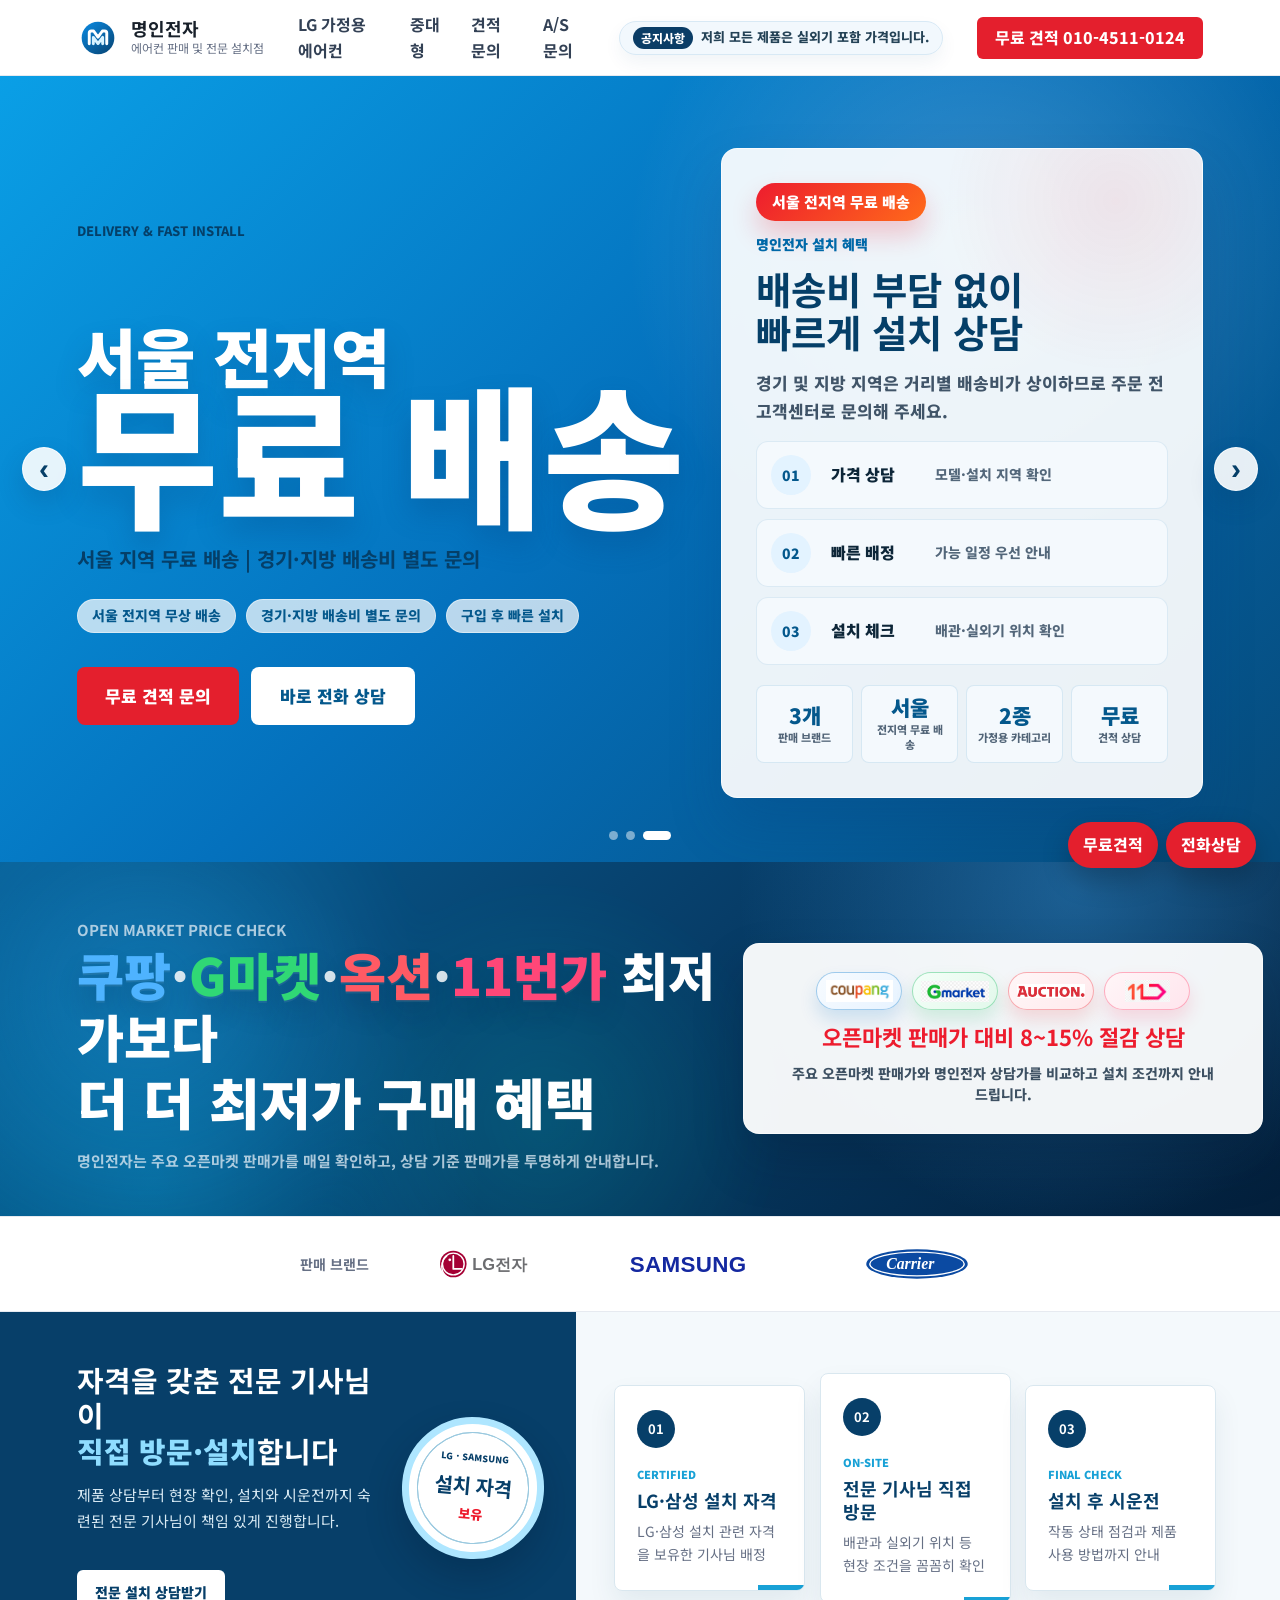
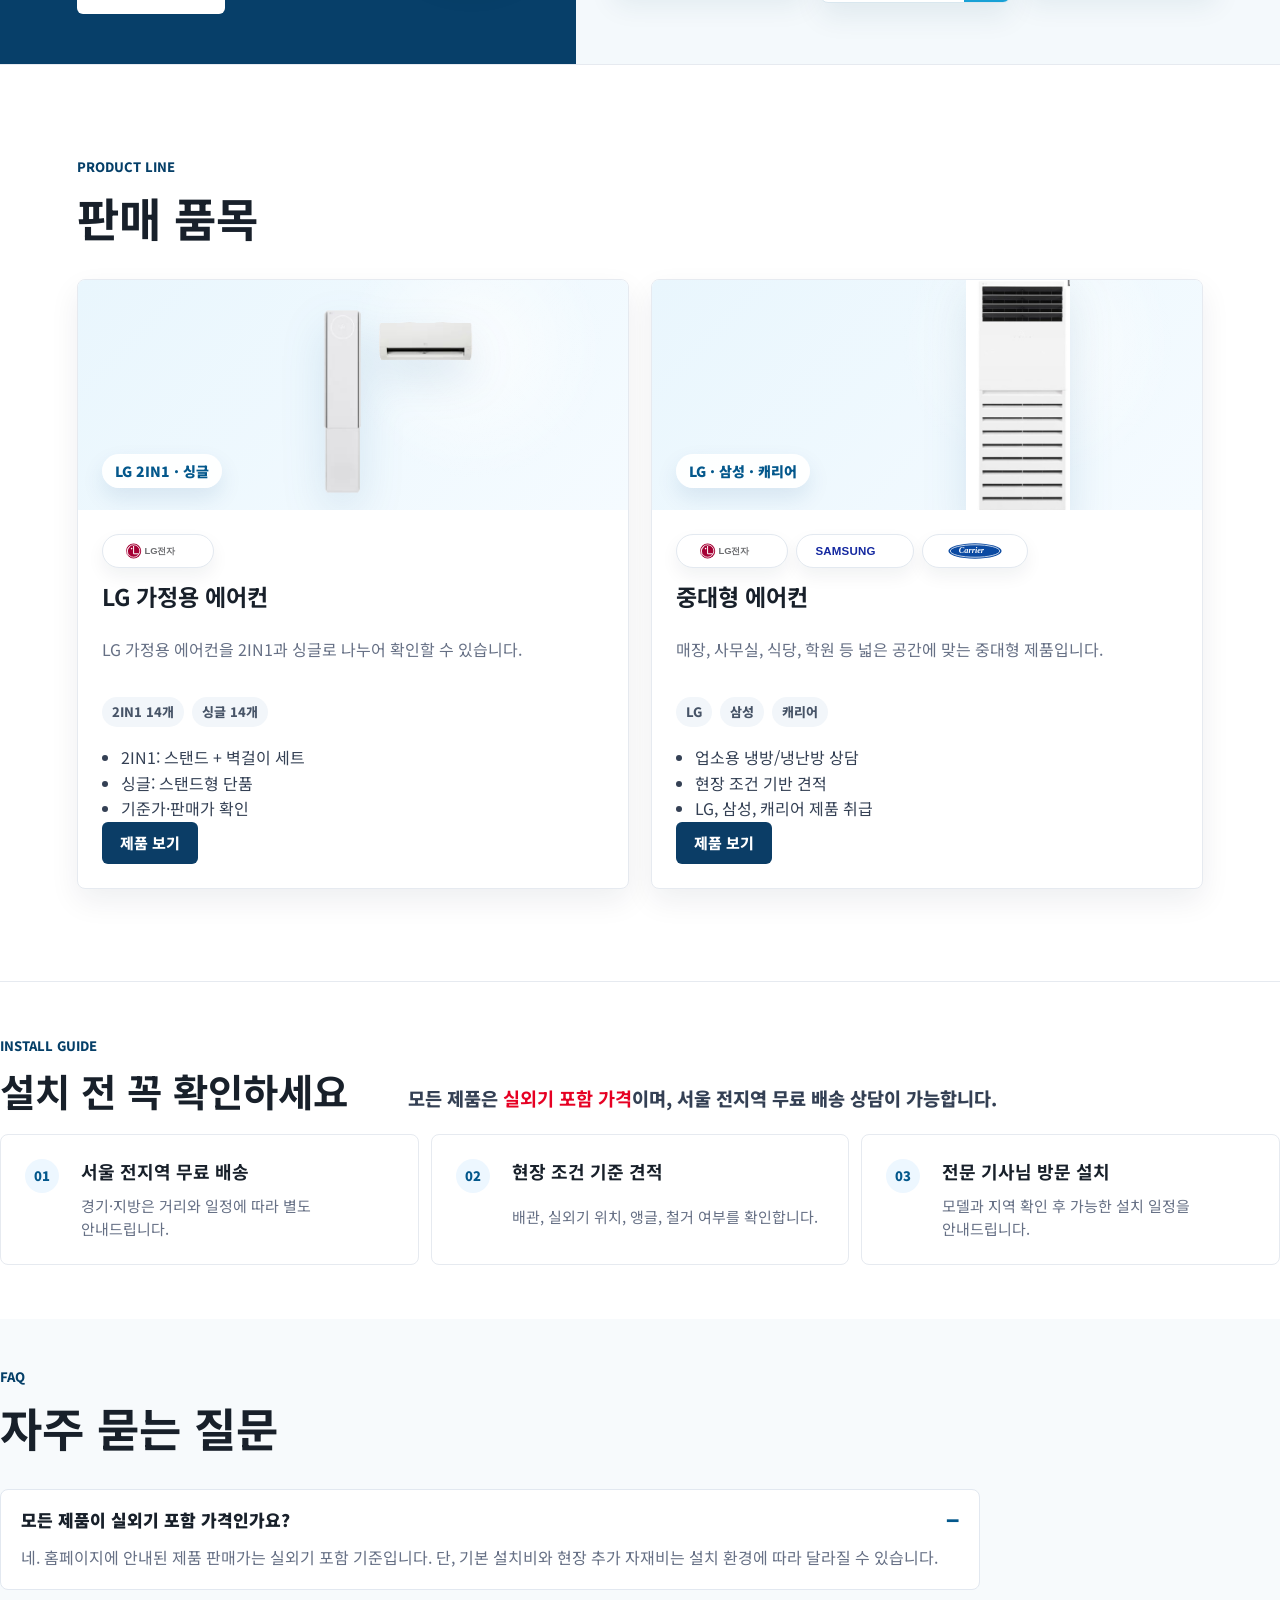
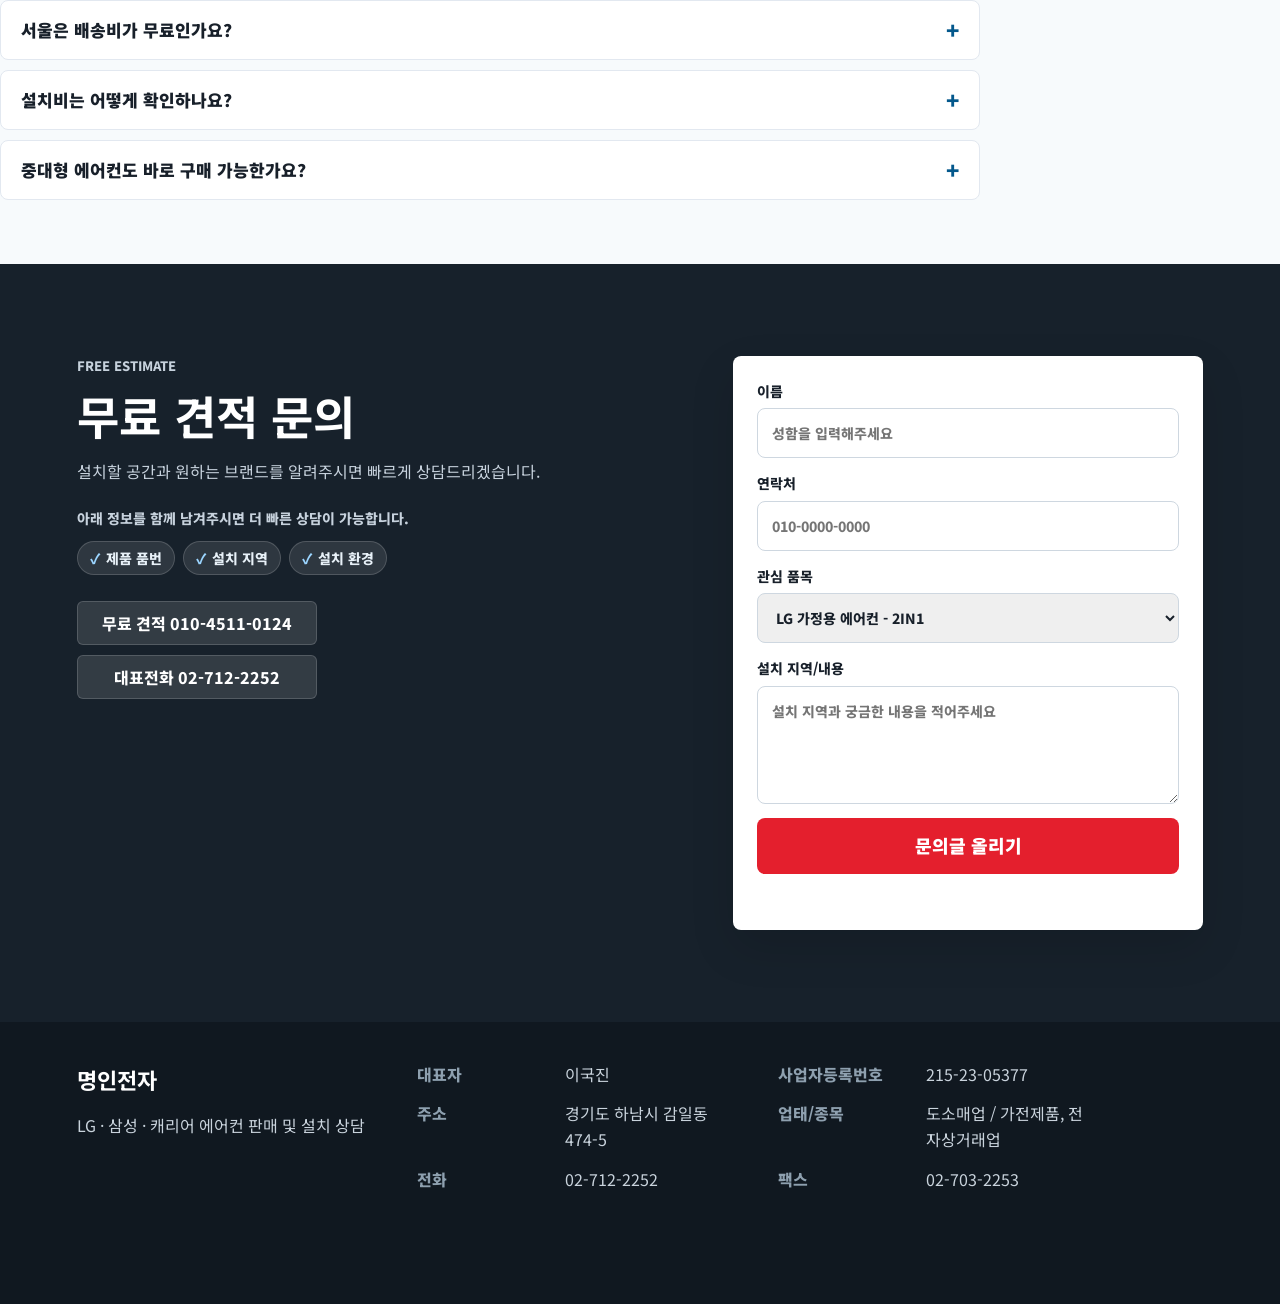
==== commit 689ce056: "설치 안내와 FAQ 디자인 정리" ====
--- a/index.html
+++ b/index.html
@@ -26,7 +26,7 @@
   <link rel="preconnect" href="https://fonts.googleapis.com">
   <link rel="preconnect" href="https://fonts.gstatic.com" crossorigin>
   <link href="https://fonts.googleapis.com/css2?family=Noto+Sans+KR:wght@400;500;700;800&display=swap" rel="stylesheet">
-  <link rel="stylesheet" href="styles.css?v=20260711-01">
+  <link rel="stylesheet" href="styles.css?v=20260711-02">
   <script type="application/ld+json">
   {
     "@context": "https://schema.org",
@@ -474,47 +474,30 @@
     </section>
 
     <section id="install-guide" class="install-guide" aria-labelledby="install-guide-title">
-      <div class="section-heading">
-        <p class="eyebrow">Install & Delivery Guide</p>
-        <h2 id="install-guide-title">설치비·배송 안내</h2>
-        <p>가격 확인 후 바로 궁금해지는 배송, 설치 조건, 추가 비용 기준을 먼저 정리했습니다.</p>
+      <div class="install-guide-head">
+        <div>
+          <p class="eyebrow">Install Guide</p>
+          <h2 id="install-guide-title">설치 전 꼭 확인하세요</h2>
+        </div>
+        <p>모든 제품은 <strong>실외기 포함 가격</strong>이며, 서울 전지역 무료 배송 상담이 가능합니다.</p>
       </div>
 
       <div class="install-guide-grid">
-        <article class="install-guide-card reveal reveal-up">
+        <article class="install-guide-card">
           <span>01</span>
-          <strong>실외기 포함 판매가</strong>
-          <p>홈페이지에 안내된 제품 판매가는 실외기 포함 기준입니다.</p>
-        </article>
-        <article class="install-guide-card reveal reveal-up" style="--reveal-delay: .06s">
+          <strong>서울 전지역 무료 배송</strong>
+          <p>경기·지방은 거리와 일정에 따라 별도 안내드립니다.</p>
+        </article>
+        <article class="install-guide-card">
           <span>02</span>
-          <strong>서울 전지역 무료 배송</strong>
-          <p>서울 지역은 무료 배송 상담이 가능하며, 경기·지방은 별도 문의입니다.</p>
-        </article>
-        <article class="install-guide-card reveal reveal-up" style="--reveal-delay: .12s">
+          <strong>현장 조건 기준 견적</strong>
+          <p>배관, 실외기 위치, 앵글, 철거 여부를 확인합니다.</p>
+        </article>
+        <article class="install-guide-card">
           <span>03</span>
-          <strong>빠른 설치 일정 상담</strong>
-          <p>모델, 설치 지역, 현장 조건을 확인한 뒤 가능한 일정을 안내드립니다.</p>
-        </article>
-        <article class="install-guide-card reveal reveal-up" style="--reveal-delay: .18s">
-          <span>04</span>
-          <strong>추가 비용 사전 안내</strong>
-          <p>배관 연장, 앵글, 철거, 특수 작업은 상담 단계에서 먼저 확인합니다.</p>
-        </article>
-      </div>
-
-      <div class="install-guide-panel">
-        <div>
-          <p class="eyebrow">Before Installation</p>
-          <h3>문의하실 때 이 4가지만 알려주세요</h3>
-        </div>
-        <ul>
-          <li><b>설치 지역</b><span>예: 송파구, 하남시, 강동구</span></li>
-          <li><b>관심 모델</b><span>2IN1, 싱글, 중대형, 천장형 등</span></li>
-          <li><b>설치 환경</b><span>아파트, 빌라, 매장, 사무실, 식당</span></li>
-          <li><b>기존 제품</b><span>철거 필요 여부, 실외기 위치, 배관 거리</span></li>
-        </ul>
-        <a href="#quote">설치 조건 문의하기</a>
+          <strong>전문 기사님 방문 설치</strong>
+          <p>모델과 지역 확인 후 가능한 설치 일정을 안내드립니다.</p>
+        </article>
       </div>
     </section>
 
@@ -540,10 +523,6 @@
         <details>
           <summary>중대형 에어컨도 바로 구매 가능한가요?</summary>
           <p>중대형은 공간 면적과 전기 조건, 실외기 위치 확인이 중요합니다. 모델 추천과 견적은 상담 후 현장 조건 기준으로 안내드립니다.</p>
-        </details>
-        <details>
-          <summary>카드 결제도 가능한가요?</summary>
-          <p>결제 방식은 주문 모델과 설치 조건 확인 후 상담 단계에서 안내드립니다. 필요하신 결제 방식을 문의 내용에 함께 남겨주세요.</p>
         </details>
       </div>
     </section>
--- a/styles.css
+++ b/styles.css
@@ -2963,164 +2963,113 @@
 }
 
 .install-guide {
-  background:
-    radial-gradient(circle at 14% 12%, rgba(0, 120, 190, .08), transparent 28%),
-    linear-gradient(180deg, #ffffff 0%, #f4f9fd 100%);
-}
-
-.install-guide .section-heading p:not(.eyebrow),
-.faq-section .section-heading p:not(.eyebrow) {
-  max-width: 760px;
-  margin: 12px 0 0;
-  color: var(--muted);
-  font-size: 17px;
-  line-height: 1.7;
+  display: grid;
+  gap: 22px;
+  padding-block: 54px;
+  background: #fff;
+  border-top: 1px solid var(--line);
+}
+
+.install-guide-head {
+  display: grid;
+  grid-template-columns: minmax(260px, .44fr) minmax(0, 1fr);
+  gap: 24px;
+  align-items: end;
+}
+
+.install-guide-head h2 {
+  margin: 6px 0 0;
+  color: var(--ink);
+  font-size: clamp(32px, 3vw, 48px);
+  line-height: 1.14;
+}
+
+.install-guide-head > p {
+  max-width: 720px;
+  margin: 0;
+  color: #344054;
+  font-size: clamp(18px, 1.45vw, 22px);
+  font-weight: 800;
+  line-height: 1.55;
+  word-break: keep-all;
+}
+
+.install-guide-head strong {
+  color: #e60023;
 }
 
 .install-guide-grid {
   display: grid;
-  grid-template-columns: repeat(4, minmax(0, 1fr));
-  gap: 18px;
-  margin-top: 28px;
+  grid-template-columns: repeat(3, minmax(0, 1fr));
+  gap: 12px;
 }
 
 .install-guide-card {
   display: grid;
-  min-height: 206px;
-  align-content: start;
-  gap: 12px;
+  grid-template-columns: 42px minmax(0, 1fr);
+  gap: 10px 14px;
+  align-items: start;
   padding: 24px;
-  background: rgba(255, 255, 255, .92);
-  border: 1px solid #d8e7f2;
+  background: #fff;
+  border: 1px solid var(--line);
   border-radius: 8px;
-  box-shadow: 0 18px 34px rgba(15, 60, 95, .08);
-  transition: transform .22s ease, box-shadow .22s ease, border-color .22s ease;
-}
-
-.install-guide-card:hover {
-  transform: translateY(-4px);
-  border-color: #a9d3ee;
-  box-shadow: 0 24px 42px rgba(15, 60, 95, .12);
 }
 
 .install-guide-card span {
+  grid-row: span 2;
   display: inline-flex;
-  width: 42px;
-  height: 42px;
+  width: 34px;
+  height: 34px;
   align-items: center;
   justify-content: center;
   color: #04588c;
-  font-weight: 900;
-  background: #e5f4ff;
+  font-size: 13px;
+  font-weight: 900;
+  background: #edf7ff;
   border-radius: 50%;
 }
 
 .install-guide-card strong {
   color: var(--ink);
-  font-size: 20px;
+  font-size: 18px;
   line-height: 1.35;
 }
 
 .install-guide-card p {
   margin: 0;
   color: var(--muted);
-  line-height: 1.65;
+  font-size: 15px;
+  line-height: 1.55;
   word-break: keep-all;
 }
 
-.install-guide-panel {
-  display: grid;
-  grid-template-columns: minmax(280px, .58fr) minmax(0, 1fr) max-content;
-  gap: 26px;
-  align-items: center;
+.faq-section {
+  padding-block: 48px 64px;
+  background: #f7fafc;
+}
+
+.faq-list {
+  display: grid;
+  max-width: 980px;
+  gap: 10px;
   margin-top: 22px;
-  padding: 26px;
-  color: var(--white);
-  background:
-    linear-gradient(135deg, #073f69 0%, #0b6da1 58%, #0795ee 100%);
+}
+
+.faq-list details {
+  padding: 0 20px;
+  background: #fff;
+  border: 1px solid #e2e8f0;
   border-radius: 8px;
-  box-shadow: 0 22px 46px rgba(5, 63, 104, .2);
-}
-
-.install-guide-panel .eyebrow {
-  color: #bfe8ff;
-}
-
-.install-guide-panel h3 {
-  margin: 7px 0 0;
-  font-size: clamp(24px, 2.4vw, 36px);
-  line-height: 1.2;
-}
-
-.install-guide-panel ul {
-  display: grid;
-  grid-template-columns: repeat(2, minmax(0, 1fr));
-  gap: 10px;
-  padding: 0;
-  margin: 0;
-  list-style: none;
-}
-
-.install-guide-panel li {
-  display: grid;
-  gap: 4px;
-  min-height: 66px;
-  padding: 13px 14px;
-  background: rgba(255, 255, 255, .12);
-  border: 1px solid rgba(255, 255, 255, .2);
-  border-radius: 8px;
-}
-
-.install-guide-panel b {
-  font-size: 15px;
-}
-
-.install-guide-panel span {
-  color: #d5ecfb;
-  font-size: 13px;
-  line-height: 1.45;
-}
-
-.install-guide-panel a {
-  display: inline-flex;
-  min-height: 48px;
-  align-items: center;
-  justify-content: center;
-  padding: 0 18px;
-  color: #053f68;
-  font-weight: 900;
-  background: var(--white);
-  border-radius: 8px;
-  box-shadow: 0 12px 24px rgba(0, 0, 0, .12);
-}
-
-.faq-section {
-  background: #f6f9fc;
-}
-
-.faq-list {
-  display: grid;
-  grid-template-columns: repeat(2, minmax(0, 1fr));
-  gap: 14px;
-  margin-top: 26px;
-}
-
-.faq-list details {
-  padding: 0 22px;
-  background: var(--white);
-  border: 1px solid var(--line);
-  border-radius: 8px;
-  box-shadow: 0 12px 26px rgba(20, 35, 55, .05);
 }
 
 .faq-list summary {
   display: flex;
-  min-height: 68px;
+  min-height: 58px;
   align-items: center;
   justify-content: space-between;
   gap: 14px;
   color: var(--ink);
-  font-size: 18px;
+  font-size: 17px;
   font-weight: 900;
   cursor: pointer;
   list-style: none;
@@ -3132,15 +3081,9 @@
 
 .faq-list summary::after {
   content: "+";
-  display: inline-flex;
-  flex: 0 0 30px;
-  width: 30px;
-  height: 30px;
-  align-items: center;
-  justify-content: center;
   color: #04588c;
-  background: #edf7ff;
-  border-radius: 50%;
+  font-size: 22px;
+  font-weight: 900;
 }
 
 .faq-list details[open] summary::after {
@@ -3148,9 +3091,9 @@
 }
 
 .faq-list p {
-  margin: -4px 0 20px;
+  margin: -4px 0 18px;
   color: var(--muted);
-  line-height: 1.7;
+  line-height: 1.65;
   word-break: keep-all;
 }
 
@@ -3519,8 +3462,9 @@
     grid-template-columns: repeat(2, minmax(0, 1fr));
   }
 
-  .install-guide-panel {
+  .install-guide-head {
     grid-template-columns: 1fr;
+    align-items: start;
   }
 
   .product-grid,
@@ -3800,18 +3744,6 @@
   .install-guide-card {
     min-height: auto;
     padding: 20px;
-  }
-
-  .install-guide-panel {
-    padding: 22px;
-  }
-
-  .install-guide-panel ul {
-    grid-template-columns: 1fr;
-  }
-
-  .install-guide-panel a {
-    width: 100%;
   }
 
   .faq-list summary {
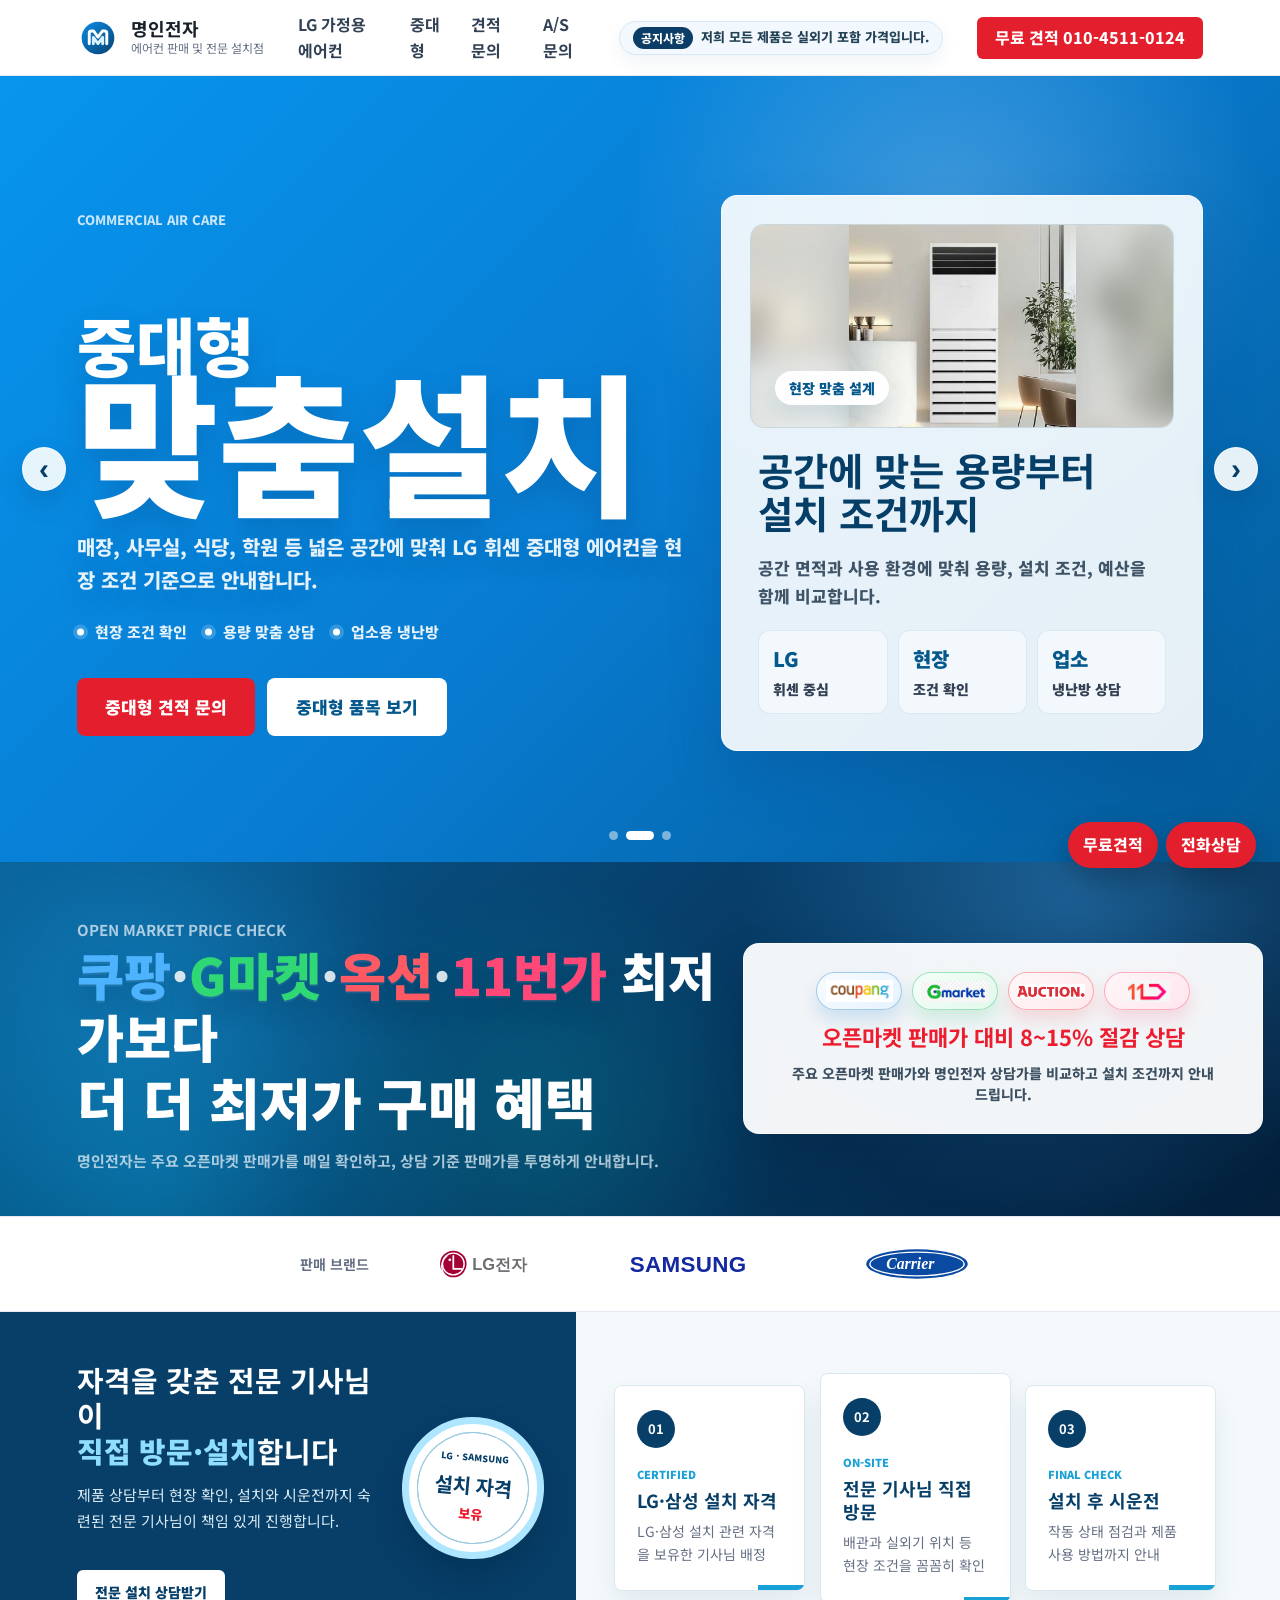
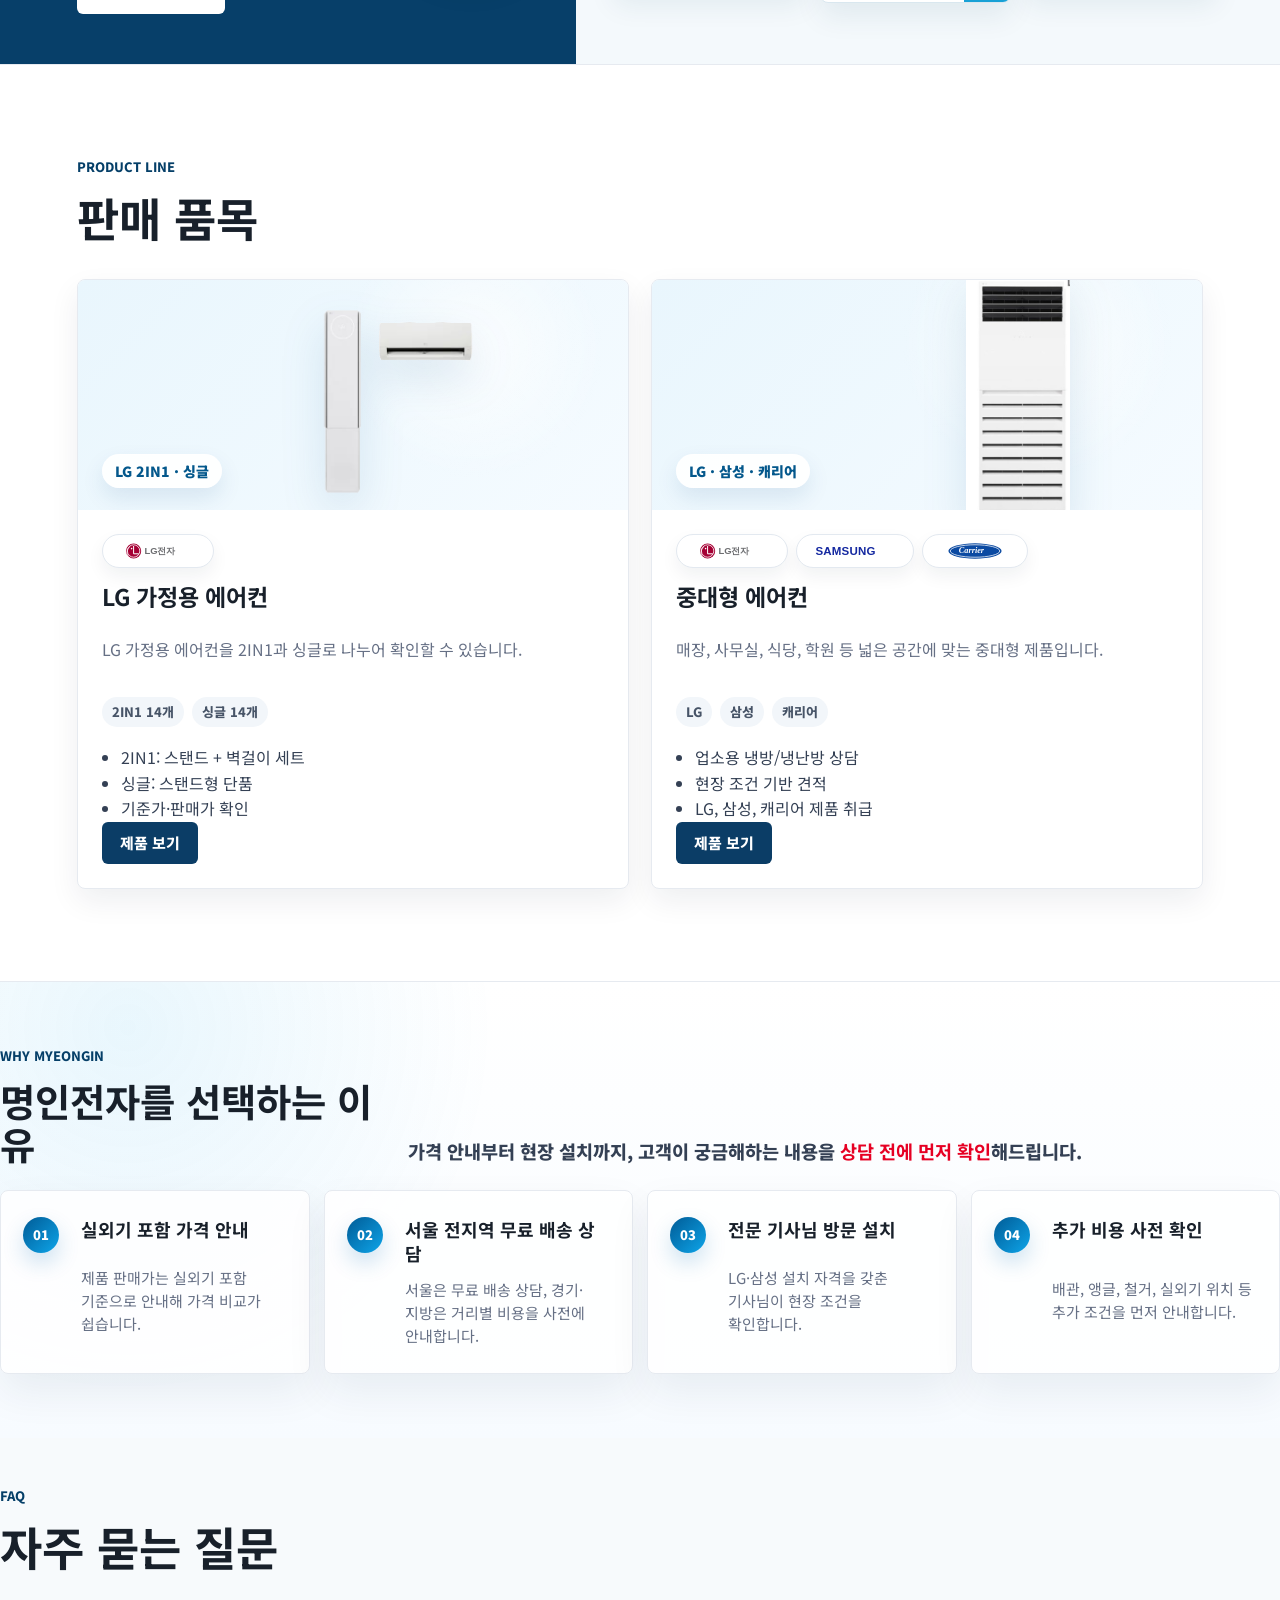
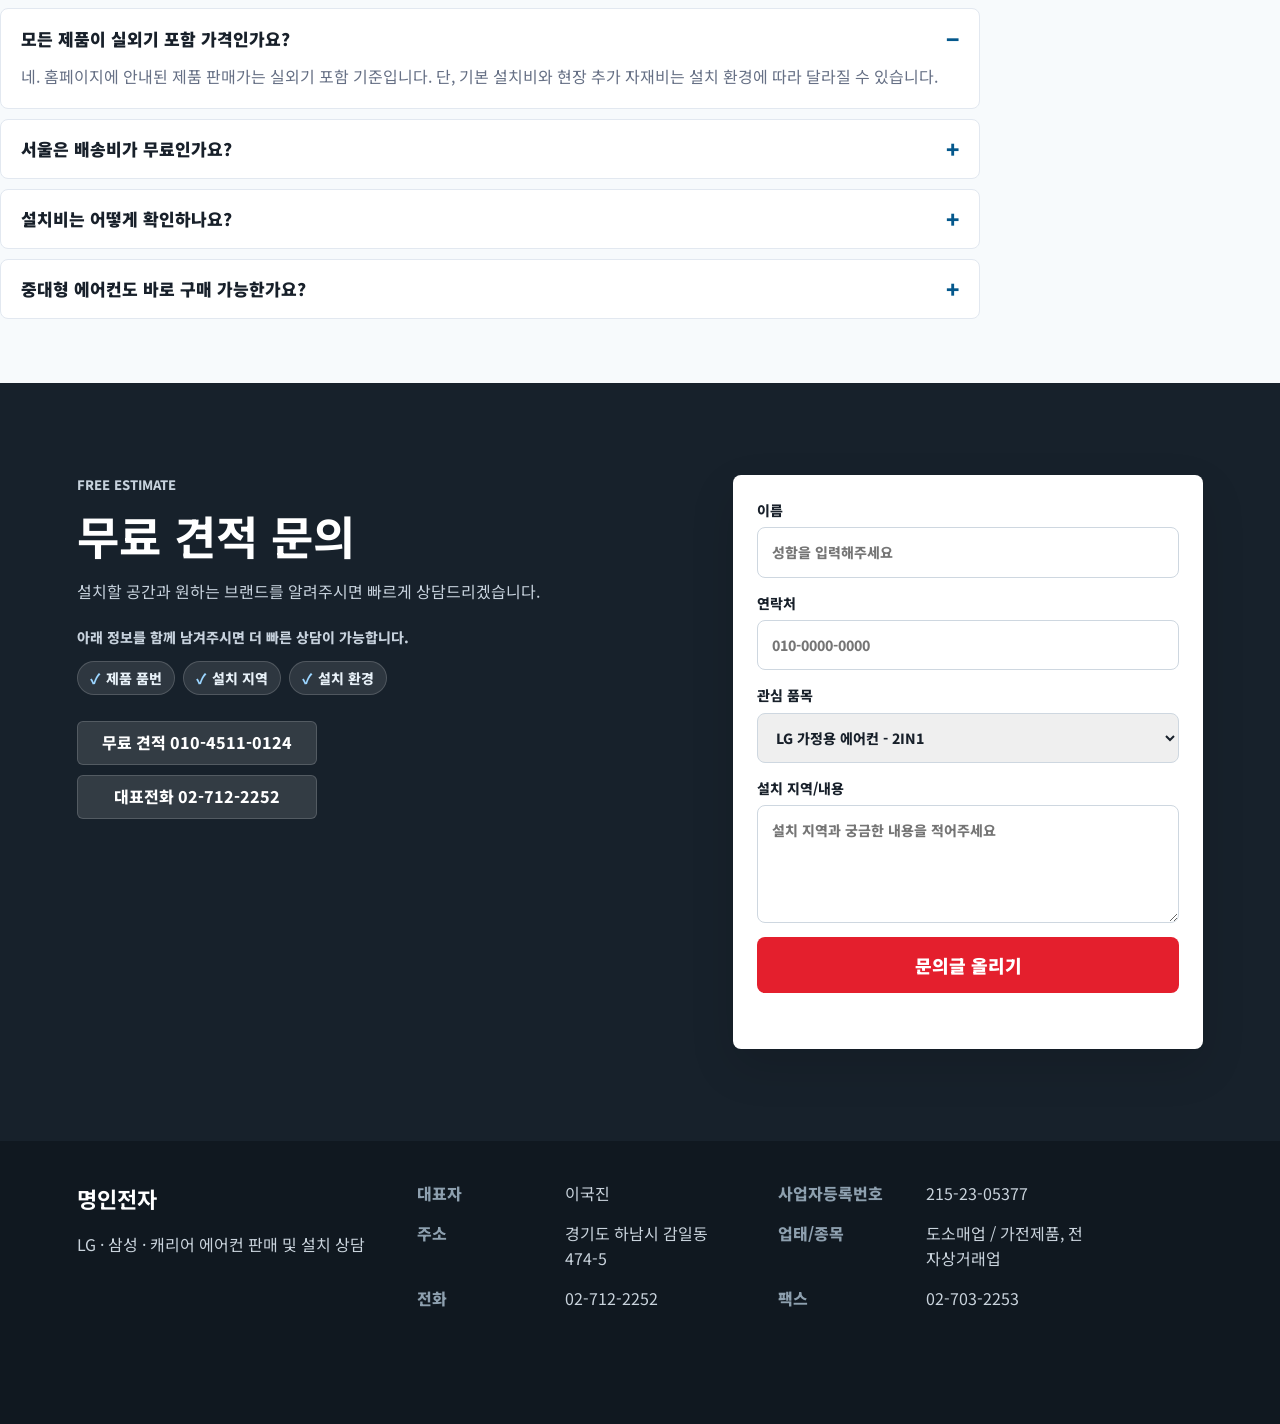
==== commit efe331ba: "명인전자 선택 이유 섹션 추가" ====
--- a/index.html
+++ b/index.html
@@ -26,7 +26,7 @@
   <link rel="preconnect" href="https://fonts.googleapis.com">
   <link rel="preconnect" href="https://fonts.gstatic.com" crossorigin>
   <link href="https://fonts.googleapis.com/css2?family=Noto+Sans+KR:wght@400;500;700;800&display=swap" rel="stylesheet">
-  <link rel="stylesheet" href="styles.css?v=20260711-02">
+  <link rel="stylesheet" href="styles.css?v=20260711-03">
   <script type="application/ld+json">
   {
     "@context": "https://schema.org",
@@ -476,27 +476,32 @@
     <section id="install-guide" class="install-guide" aria-labelledby="install-guide-title">
       <div class="install-guide-head">
         <div>
-          <p class="eyebrow">Install Guide</p>
-          <h2 id="install-guide-title">설치 전 꼭 확인하세요</h2>
-        </div>
-        <p>모든 제품은 <strong>실외기 포함 가격</strong>이며, 서울 전지역 무료 배송 상담이 가능합니다.</p>
+          <p class="eyebrow">Why Myeongin</p>
+          <h2 id="install-guide-title">명인전자를 선택하는 이유</h2>
+        </div>
+        <p>가격 안내부터 현장 설치까지, 고객이 궁금해하는 내용을 <strong>상담 전에 먼저 확인</strong>해드립니다.</p>
       </div>
 
       <div class="install-guide-grid">
         <article class="install-guide-card">
           <span>01</span>
-          <strong>서울 전지역 무료 배송</strong>
-          <p>경기·지방은 거리와 일정에 따라 별도 안내드립니다.</p>
+          <strong>실외기 포함 가격 안내</strong>
+          <p>제품 판매가는 실외기 포함 기준으로 안내해 가격 비교가 쉽습니다.</p>
         </article>
         <article class="install-guide-card">
           <span>02</span>
-          <strong>현장 조건 기준 견적</strong>
-          <p>배관, 실외기 위치, 앵글, 철거 여부를 확인합니다.</p>
+          <strong>서울 전지역 무료 배송 상담</strong>
+          <p>서울은 무료 배송 상담, 경기·지방은 거리별 비용을 사전에 안내합니다.</p>
         </article>
         <article class="install-guide-card">
           <span>03</span>
           <strong>전문 기사님 방문 설치</strong>
-          <p>모델과 지역 확인 후 가능한 설치 일정을 안내드립니다.</p>
+          <p>LG·삼성 설치 자격을 갖춘 기사님이 현장 조건을 확인합니다.</p>
+        </article>
+        <article class="install-guide-card">
+          <span>04</span>
+          <strong>추가 비용 사전 확인</strong>
+          <p>배관, 앵글, 철거, 실외기 위치 등 추가 조건을 먼저 안내합니다.</p>
         </article>
       </div>
     </section>
--- a/styles.css
+++ b/styles.css
@@ -2964,9 +2964,11 @@
 
 .install-guide {
   display: grid;
-  gap: 22px;
-  padding-block: 54px;
-  background: #fff;
+  gap: 24px;
+  padding-block: 64px;
+  background:
+    radial-gradient(circle at 10% 10%, rgba(14, 165, 233, .09), transparent 30%),
+    linear-gradient(180deg, #ffffff 0%, #f7fbff 100%);
   border-top: 1px solid var(--line);
 }
 
@@ -2980,7 +2982,7 @@
 .install-guide-head h2 {
   margin: 6px 0 0;
   color: var(--ink);
-  font-size: clamp(32px, 3vw, 48px);
+  font-size: clamp(34px, 3vw, 50px);
   line-height: 1.14;
 }
 
@@ -3000,33 +3002,43 @@
 
 .install-guide-grid {
   display: grid;
-  grid-template-columns: repeat(3, minmax(0, 1fr));
-  gap: 12px;
+  grid-template-columns: repeat(4, minmax(0, 1fr));
+  gap: 14px;
 }
 
 .install-guide-card {
   display: grid;
-  grid-template-columns: 42px minmax(0, 1fr);
-  gap: 10px 14px;
+  grid-template-columns: 44px minmax(0, 1fr);
+  gap: 12px 14px;
   align-items: start;
-  padding: 24px;
-  background: #fff;
+  min-height: 178px;
+  padding: 26px 22px;
+  background: rgba(255, 255, 255, .88);
   border: 1px solid var(--line);
   border-radius: 8px;
+  box-shadow: 0 18px 42px rgba(15, 37, 64, .07);
+  transition: transform .28s ease, box-shadow .28s ease, border-color .28s ease;
+}
+
+.install-guide-card:hover {
+  transform: translateY(-4px);
+  border-color: rgba(0, 104, 179, .28);
+  box-shadow: 0 22px 54px rgba(15, 37, 64, .11);
 }
 
 .install-guide-card span {
   grid-row: span 2;
   display: inline-flex;
-  width: 34px;
-  height: 34px;
+  width: 36px;
+  height: 36px;
   align-items: center;
   justify-content: center;
-  color: #04588c;
+  color: #fff;
   font-size: 13px;
   font-weight: 900;
-  background: #edf7ff;
+  background: linear-gradient(135deg, #005b96, #0ea5e9);
   border-radius: 50%;
+  box-shadow: 0 10px 22px rgba(0, 104, 179, .2);
 }
 
 .install-guide-card strong {
